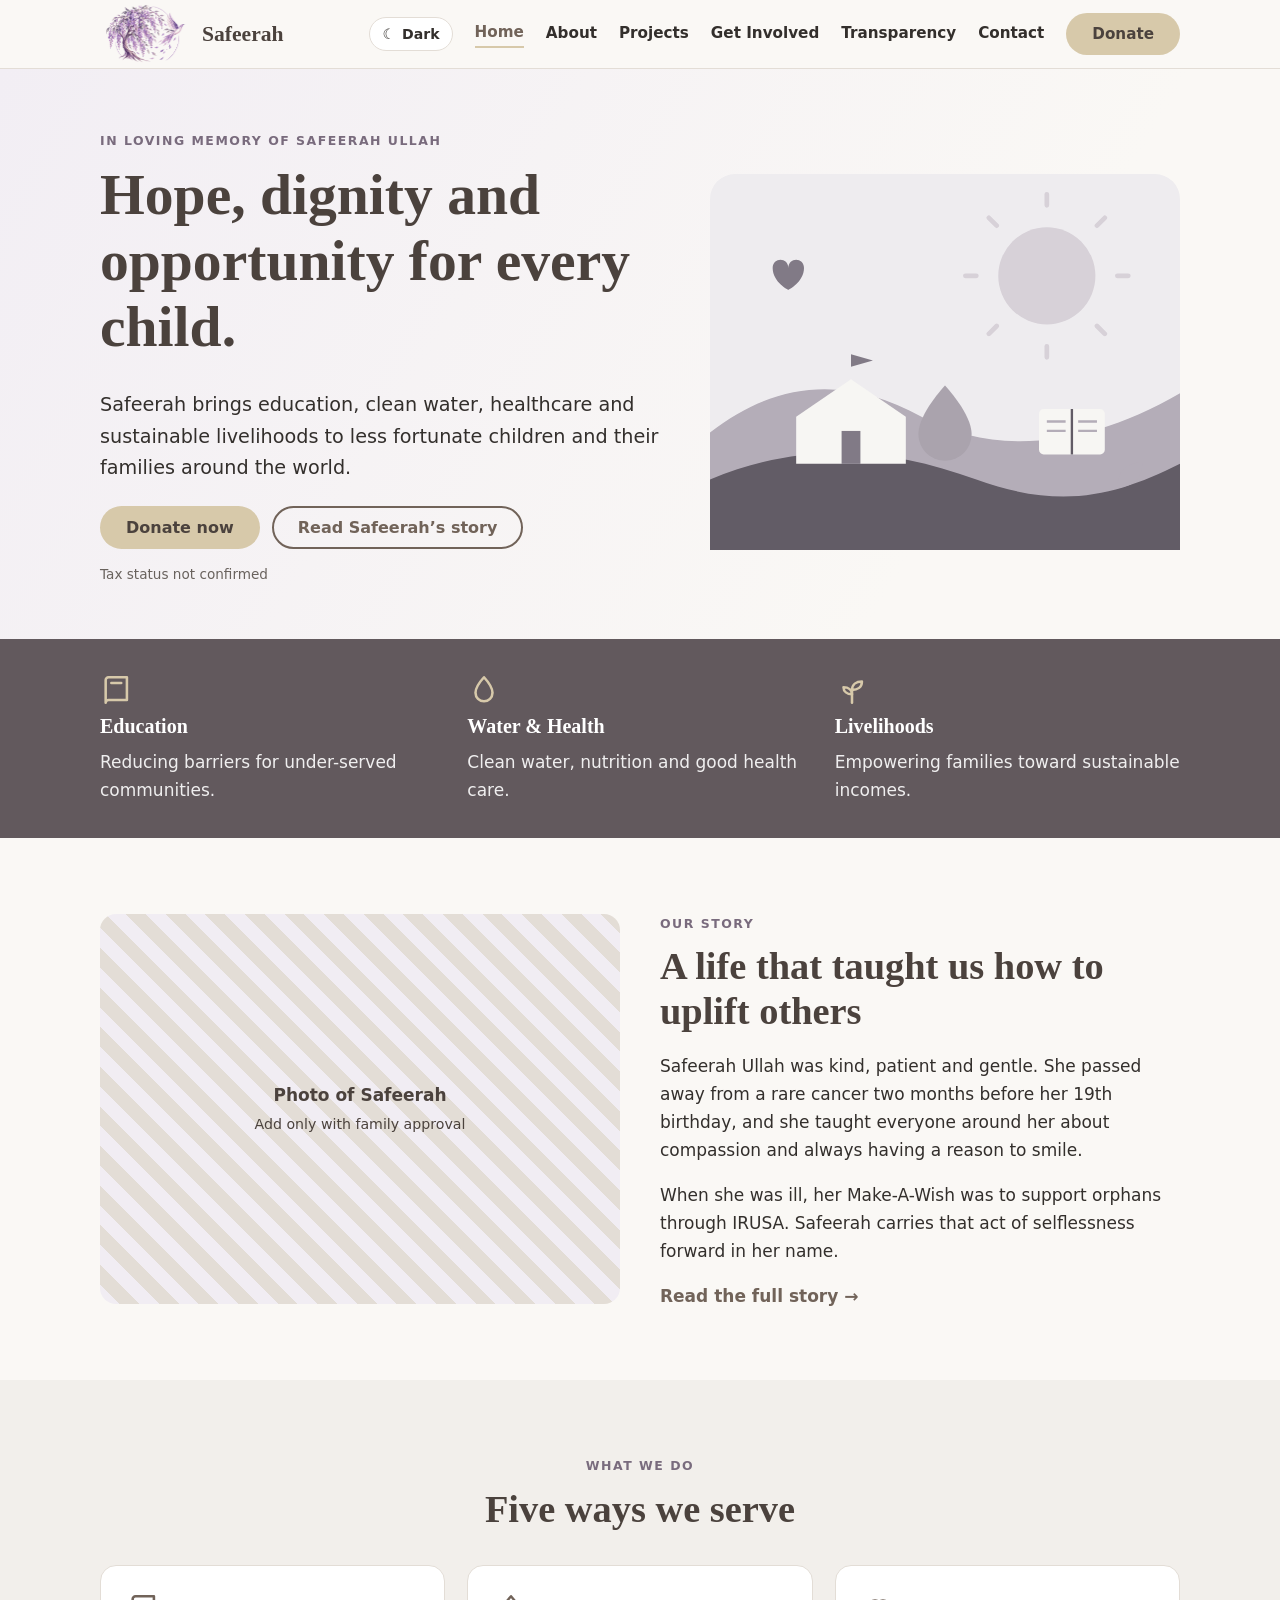
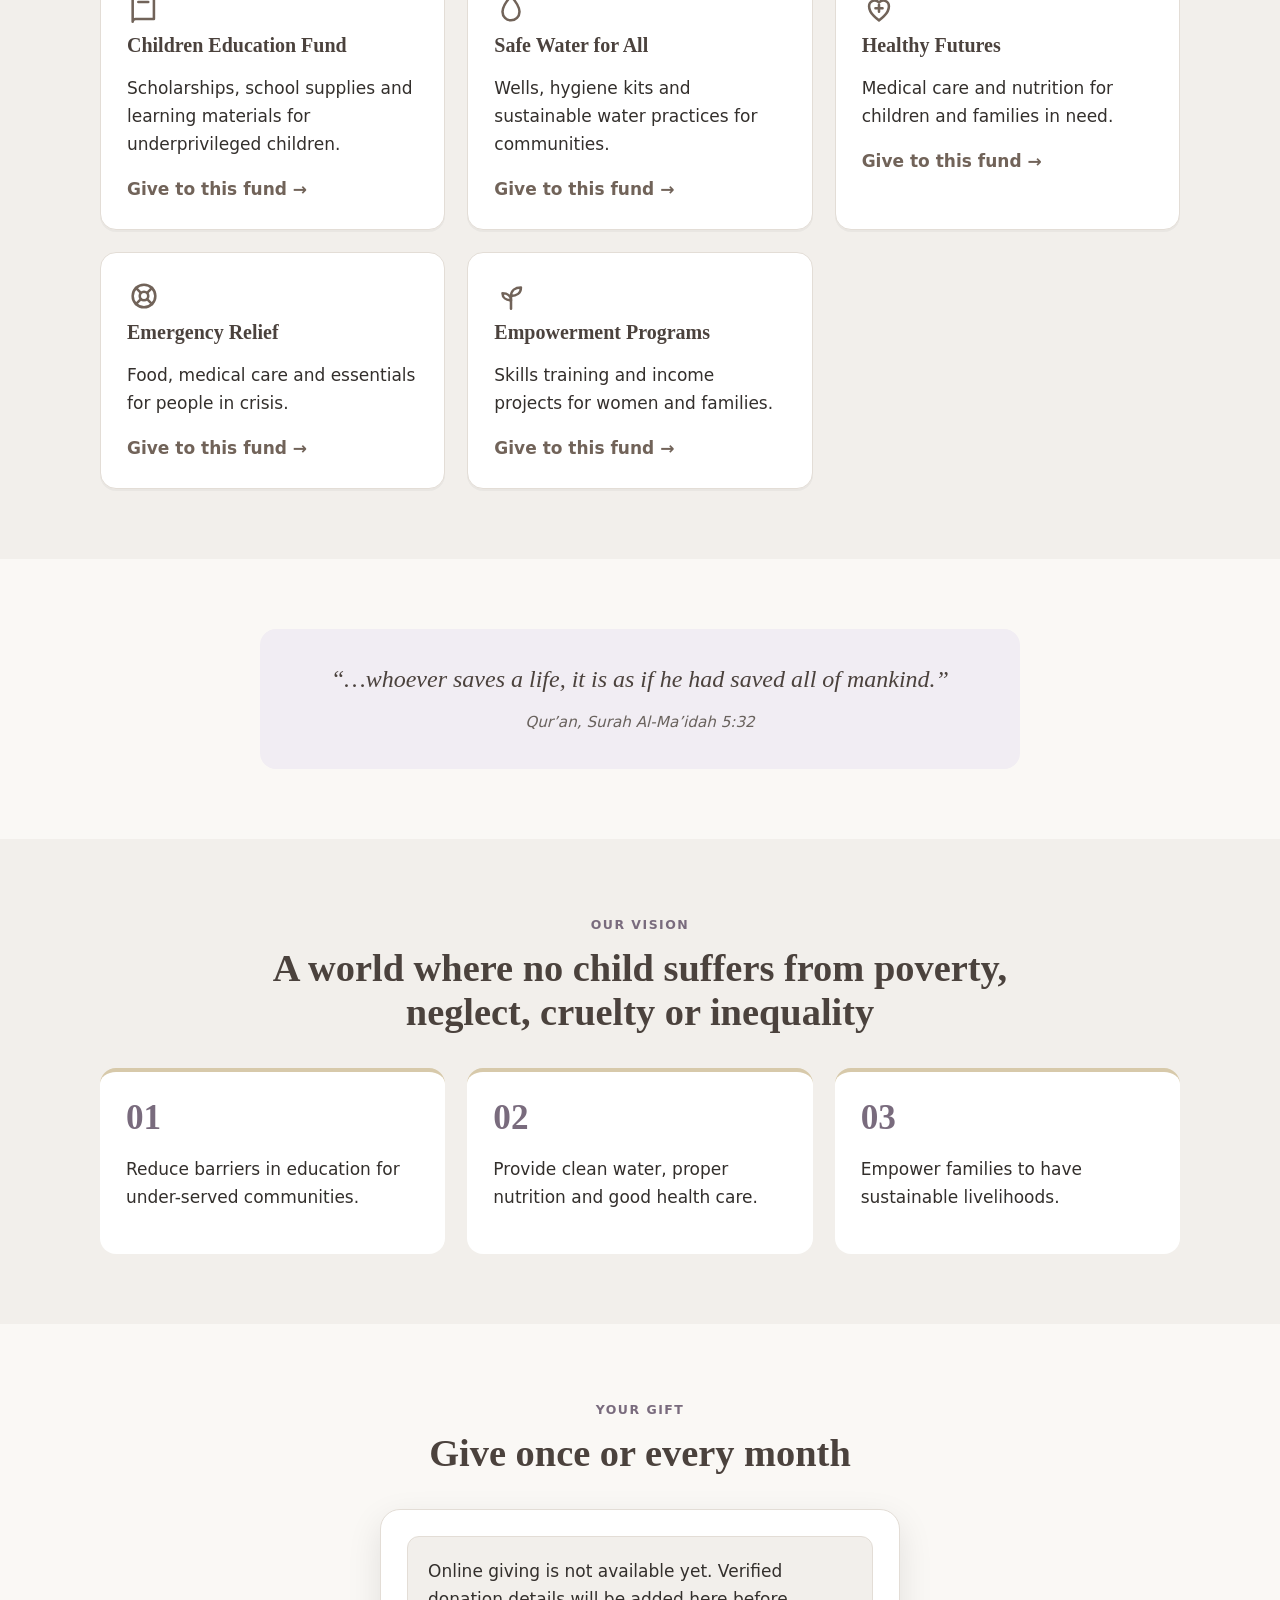
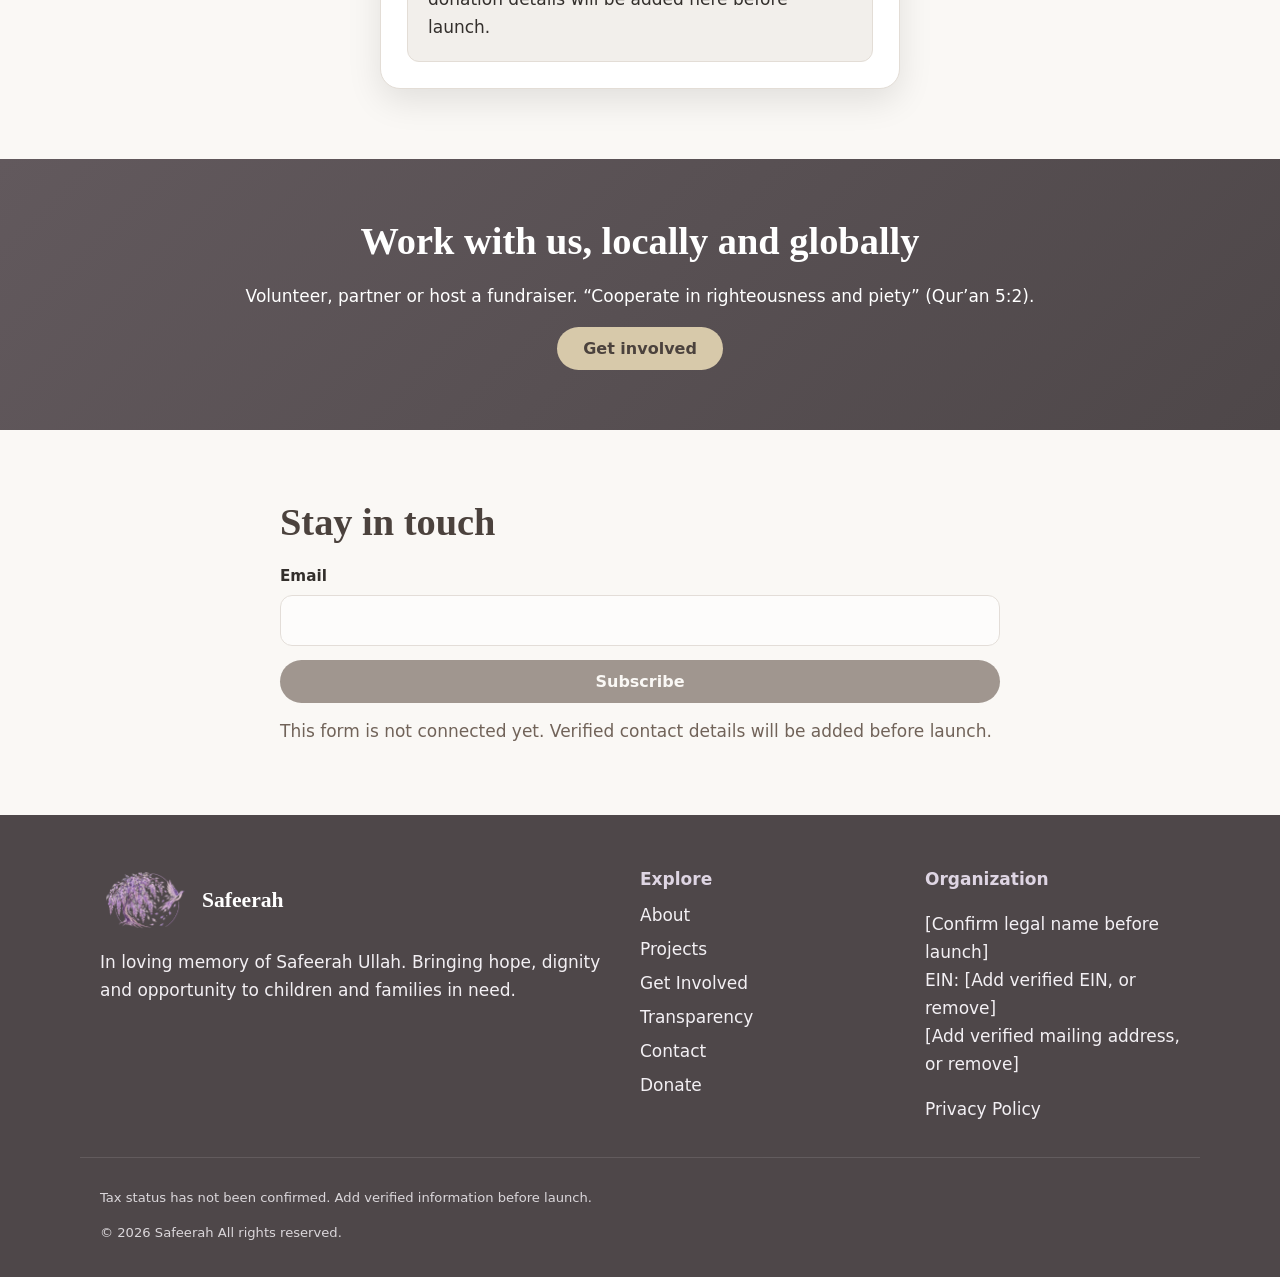
==== index.html @ 87828bda "Prepare Safeerah website for launch Add the static site with verified-details placeholders, disabled" ====
<!DOCTYPE html><html lang="en"><head><meta charset="utf-8"><meta name="viewport" content="width=device-width,initial-scale=1">
<title>Hope, dignity and opportunity for children | Safeerah</title><meta name="description" content="Safeerah brings education, clean water, healthcare and livelihoods to children and families in need.">
<meta property="og:title" content="Hope, dignity and opportunity for children | Safeerah"><meta property="og:description" content="Safeerah brings education, clean water, healthcare and livelihoods to children and families in need."><meta property="og:type" content="website"><meta property="og:image" content="assets/img/hero.svg?v=2">
<link rel="canonical" href="https://safeerah.org/"><meta property="og:url" content="https://safeerah.org/"><link rel="icon" href="assets/img/safeerah-logo.png" type="image/png"><script>try{var savedTheme=localStorage.getItem("safeerah-theme");document.documentElement.dataset.theme=(savedTheme==="dark"||savedTheme==="light")?savedTheme:(window.matchMedia&&window.matchMedia("(prefers-color-scheme: dark)").matches?"dark":"light")}catch(error){document.documentElement.dataset.theme=window.matchMedia&&window.matchMedia("(prefers-color-scheme: dark)").matches?"dark":"light"}</script><link rel="stylesheet" href="assets/css/style.css"></head>
<body class=""><a class="skip" href="#main">Skip to content</a>
<header class="hdr"><div class="wrap hdr-in"><a class="brand" href="index.html"><img src="assets/img/safeerah-logo.png" alt="" width="92" height="60"><span>Safeerah</span></a>
<button class="burger" aria-label="Menu" aria-expanded="false" aria-controls="nav">&#9776;</button><button class="theme-toggle theme-toggle-mobile" type="button" data-theme-toggle aria-label="Switch to dark mode" aria-pressed="false"><span data-theme-icon aria-hidden="true">&#9790;</span><span class="theme-label" data-theme-label>Dark</span></button>
<nav id="nav" class="nav"><button class="theme-toggle" type="button" data-theme-toggle aria-label="Switch to dark mode" aria-pressed="false"><span data-theme-icon aria-hidden="true">&#9790;</span><span data-theme-label>Dark</span></button><a href="index.html" aria-current="page">Home</a><a href="about.html">About</a><a href="projects.html">Projects</a><a href="get-involved.html">Get Involved</a><a href="transparency.html">Transparency</a><a href="contact.html">Contact</a><a class="btn btn-gold" href="donate.html">Donate</a></nav></div></header>
<main id="main"><section class="hero"><div class="wrap hero-in"><div class="rv"><span class="eyebrow">In loving memory of Safeerah Ullah</span><h1>Hope, dignity and opportunity for every child.</h1><p class="lead">Safeerah brings education, clean water, healthcare and sustainable livelihoods to less fortunate children and their families around the world.</p><div class="cta"><a class="btn btn-gold" href="donate.html">Donate now</a><a class="btn btn-ghost" href="about.html">Read Safeerah&rsquo;s story</a></div><p class="trust" data-tax-short></p></div>
<img class="hero-art rv" src="assets/img/hero.svg?v=2" alt="Illustration of a sun rising over hills, a school, a water drop and a sprout" width="600" height="480"></div></section>
<section class="band"><div class="wrap three"><div class="rv"><svg class="ic" viewBox="0 0 24 24" fill="none" stroke="currentColor" stroke-width="1.8" stroke-linecap="round" stroke-linejoin="round" aria-hidden="true"><path d="M4 5a2 2 0 0 1 2-2h13v16H6a2 2 0 0 0-2 2z"/><path d="M8 7h7"/></svg><h3>Education</h3><p>Reducing barriers for under-served communities.</p></div><div class="rv"><svg class="ic" viewBox="0 0 24 24" fill="none" stroke="currentColor" stroke-width="1.8" stroke-linecap="round" stroke-linejoin="round" aria-hidden="true"><path d="M12 3s6 6.5 6 11a6 6 0 0 1-12 0c0-4.5 6-11 6-11z"/></svg><h3>Water &amp; Health</h3><p>Clean water, nutrition and good health care.</p></div><div class="rv"><svg class="ic" viewBox="0 0 24 24" fill="none" stroke="currentColor" stroke-width="1.8" stroke-linecap="round" stroke-linejoin="round" aria-hidden="true"><path d="M12 21v-9"/><path d="M12 12c0-4 3-6 7-6 0 4-3 6-7 6z"/><path d="M12 15c0-3-2.5-5-6-5 0 3 2.5 5 6 5z"/></svg><h3>Livelihoods</h3><p>Empowering families toward sustainable incomes.</p></div></div></section>
<section class="sec"><div class="wrap split"><div class="photo rv"><span>Photo of Safeerah<br><small>Add only with family approval</small></span></div><div class="rv"><span class="eyebrow">Our story</span><h2>A life that taught us how to uplift others</h2><p>Safeerah Ullah was kind, patient and gentle. She passed away from a rare cancer two months before her 19th birthday, and she taught everyone around her about compassion and always having a reason to smile.</p><p>When she was ill, her Make-A-Wish was to support orphans through IRUSA. Safeerah carries that act of selflessness forward in her name.</p><a class="lnk" href="about.html">Read the full story &rarr;</a></div></div></section>
<section class="sec alt"><div class="wrap"><div class="head rv"><span class="eyebrow">What we do</span><h2>Five ways we serve</h2></div><div class="grid"><article class="card rv"><svg class="ic" viewBox="0 0 24 24" fill="none" stroke="currentColor" stroke-width="1.8" stroke-linecap="round" stroke-linejoin="round" aria-hidden="true"><path d="M4 5a2 2 0 0 1 2-2h13v16H6a2 2 0 0 0-2 2z"/><path d="M8 7h7"/></svg><h3>Children Education Fund</h3><p>Scholarships, school supplies and learning materials for underprivileged children.</p><a class="lnk" href="donate.html?fund=education">Give to this fund &rarr;</a></article><article class="card rv"><svg class="ic" viewBox="0 0 24 24" fill="none" stroke="currentColor" stroke-width="1.8" stroke-linecap="round" stroke-linejoin="round" aria-hidden="true"><path d="M12 3s6 6.5 6 11a6 6 0 0 1-12 0c0-4.5 6-11 6-11z"/></svg><h3>Safe Water for All</h3><p>Wells, hygiene kits and sustainable water practices for communities.</p><a class="lnk" href="donate.html?fund=water">Give to this fund &rarr;</a></article><article class="card rv"><svg class="ic" viewBox="0 0 24 24" fill="none" stroke="currentColor" stroke-width="1.8" stroke-linecap="round" stroke-linejoin="round" aria-hidden="true"><path d="M12 20s-7-4.4-7-10a4 4 0 0 1 7-2.6A4 4 0 0 1 19 10c0 5.6-7 10-7 10z"/><path d="M12 9v5M9.5 11.5h5"/></svg><h3>Healthy Futures</h3><p>Medical care and nutrition for children and families in need.</p><a class="lnk" href="donate.html?fund=health">Give to this fund &rarr;</a></article><article class="card rv"><svg class="ic" viewBox="0 0 24 24" fill="none" stroke="currentColor" stroke-width="1.8" stroke-linecap="round" stroke-linejoin="round" aria-hidden="true"><circle cx="12" cy="12" r="8"/><circle cx="12" cy="12" r="3"/><path d="M6.3 6.3l3.5 3.5M14.2 14.2l3.5 3.5M17.7 6.3l-3.5 3.5M9.8 14.2l-3.5 3.5"/></svg><h3>Emergency Relief</h3><p>Food, medical care and essentials for people in crisis.</p><a class="lnk" href="donate.html?fund=emergency">Give to this fund &rarr;</a></article><article class="card rv"><svg class="ic" viewBox="0 0 24 24" fill="none" stroke="currentColor" stroke-width="1.8" stroke-linecap="round" stroke-linejoin="round" aria-hidden="true"><path d="M12 21v-9"/><path d="M12 12c0-4 3-6 7-6 0 4-3 6-7 6z"/><path d="M12 15c0-3-2.5-5-6-5 0 3 2.5 5 6 5z"/></svg><h3>Empowerment Programs</h3><p>Skills training and income projects for women and families.</p><a class="lnk" href="donate.html?fund=empowerment">Give to this fund &rarr;</a></article></div></div></section>
<section class="sec"><div class="wrap"><blockquote class="ayah rv"><p>&ldquo;&hellip;whoever saves a life, it is as if he had saved all of mankind.&rdquo;</p><cite>Qur&rsquo;an, Surah Al-Ma&rsquo;idah 5:32</cite></blockquote></div></section>
<section class="sec alt"><div class="wrap"><div class="head rv"><span class="eyebrow">Our vision</span><h2>A world where no child suffers from poverty, neglect, cruelty or inequality</h2></div><div class="three"><div class="stat rv"><b>01</b><p>Reduce barriers in education for under-served communities.</p></div><div class="stat rv"><b>02</b><p>Provide clean water, proper nutrition and good health care.</p></div><div class="stat rv"><b>03</b><p>Empower families to have sustainable livelihoods.</p></div></div></div></section>
<section class="sec"><div class="wrap"><div class="head rv"><span class="eyebrow">Your gift</span><h2>Give once or every month</h2></div><div id="give" class="give-mini rv"><p class="availability">Online giving is not available yet. Verified donation details will be added before launch.</p></div></div></section>
<section class="cta-band"><div class="wrap"><h2>Work with us, locally and globally</h2><p>Volunteer, partner or host a fundraiser. &ldquo;Cooperate in righteousness and piety&rdquo; (Qur&rsquo;an 5:2).</p><a class="btn btn-gold" href="get-involved.html">Get involved</a></div></section>
<section class="sec"><div class="wrap narrow"><h2>Stay in touch</h2><form class="form" data-form="newsletter"><label>Email<input type="email" name="email" required autocomplete="email" disabled></label><button class="btn btn-teal" disabled>Subscribe</button><p class="msg" role="status">This form is not connected yet.</p></form></div></section></main>
<footer class="ftr"><div class="wrap fgrid"><div><a class="brand" href="index.html"><img src="assets/img/safeerah-logo.png" alt="" width="92" height="60"><span>Safeerah</span></a><p>In loving memory of Safeerah Ullah. Bringing hope, dignity and opportunity to children and families in need.</p></div>
<div><h4>Explore</h4><a href="about.html">About</a><a href="projects.html">Projects</a><a href="get-involved.html">Get Involved</a><a href="transparency.html">Transparency</a><a href="contact.html">Contact</a><a href="donate.html">Donate</a></div>
<div><h4>Organization</h4><p><span data-site="legalName">[Confirm legal name before launch]</span><br>EIN: <span data-site="ein">[Add verified EIN, or remove]</span><br><span data-site="address">[Add verified mailing address, or remove]</span></p><a href="privacy.html">Privacy Policy</a></div></div>
<div class="wrap fine"><p data-tax></p><p>&copy; <span id="yr">2026</span> Safeerah All rights reserved.</p></div></footer>
<script src="assets/js/config.js"></script><script src="assets/js/main.js?v=4"></script></body></html>
---- assets/css/style.css ----
:root{color-scheme:light;--teal:#716359;--teal2:#4b423d;--gold:#d7c9aa;--coral:#796b7d;--cream:#faf8f5;--mint:#f1edf3;--ink:#332f2c;--mute:#69625d;--line:#e3ddd6;--surface:#fff;--surface-raised:#fff;--header:#faf8f5ee;--alt:#f2efeb;--input-border:#d7d0c9;--panel:#62595d;--panel-end:#4e4749;--r:16px}
:root[data-theme="dark"]{color-scheme:dark;--teal:#d0c1d7;--teal2:#f0ebf1;--gold:#c9b994;--coral:#d0bdd8;--cream:#211f20;--mint:#343039;--ink:#eeeae5;--mute:#c5bfb9;--line:#474247;--surface:#2b292a;--surface-raised:#302d2f;--header:#282526ee;--alt:#2c292a;--input-border:#595258;--panel:#51494e;--panel-end:#403a3d}
:root[data-theme="dark"] .hero{background:linear-gradient(120deg,#302b32 0%,var(--cream) 74%)}
:root[data-theme="dark"] .btn-gold{color:#302921}
:root[data-theme="dark"] .hero-art{filter:brightness(.72) saturate(.65)}
*{box-sizing:border-box}html{scroll-behavior:smooth}body{margin:0;font:17px/1.65 system-ui,-apple-system,"Segoe UI",Roboto,sans-serif;color:var(--ink);background:var(--cream)}
img{max-width:100%;height:auto}a{color:var(--teal)}h1,h2,h3{font-family:Georgia,"Times New Roman",serif;line-height:1.15;margin:0 0 .5em;color:var(--teal2)}h1{font-size:clamp(2rem,5.5vw,3.6rem)}h2{font-size:clamp(1.55rem,3.4vw,2.4rem)}h3{font-size:1.25rem}
.wrap{max-width:1120px;margin:0 auto;padding:0 20px}.narrow{max-width:760px;margin-left:auto;margin-right:auto}.center{text-align:center}.muted{color:var(--mute)}
.skip{position:absolute;left:-999px}.skip:focus{left:10px;top:10px;background:var(--surface);padding:8px;z-index:99}
:focus-visible{outline:3px solid var(--gold);outline-offset:2px}
.hdr{position:sticky;top:0;z-index:50;background:var(--header);backdrop-filter:blur(8px);border-bottom:1px solid var(--line)}.hdr-in{display:flex;align-items:center;justify-content:space-between;height:68px;gap:16px}
.brand{display:flex;align-items:center;gap:10px;text-decoration:none;font:700 1.35rem Georgia,serif;color:var(--teal2)}.brand img{width:92px;height:60px;object-fit:contain}.brand small{font:500 .8rem system-ui;color:var(--mute)}
.nav{display:flex;align-items:center;gap:22px}.nav a{text-decoration:none;color:var(--ink);font-weight:600;font-size:.95rem}.nav a[aria-current]{color:var(--teal);border-bottom:2px solid var(--gold)}.nav .btn{color:var(--teal2)}
.theme-toggle{display:inline-flex;align-items:center;gap:7px;border:1px solid var(--line);border-radius:99px;padding:8px 12px;background:var(--surface);color:var(--ink);font:600 .88rem system-ui;cursor:pointer;white-space:nowrap}.theme-toggle:hover{border-color:var(--teal)}.theme-toggle-mobile{display:none}
.burger{display:none;background:none;border:0;font-size:1.6rem;color:var(--teal2)}
.btn{display:inline-block;border:0;border-radius:99px;padding:12px 26px;font:700 1rem system-ui;text-decoration:none;cursor:pointer;transition:transform .15s,box-shadow .15s}.btn:hover{transform:translateY(-2px);box-shadow:0 8px 20px #0002}
.btn-gold{background:var(--gold);color:var(--teal2)}.btn-teal{background:var(--teal);color:var(--cream)}.btn-ghost{border:2px solid var(--teal);color:var(--teal);background:transparent;padding:10px 24px}.wide{width:100%;margin-top:14px}
.hero{background:linear-gradient(120deg,#f2eef4 0%,var(--cream) 74%);padding:56px 0 40px}.hero-in{display:grid;grid-template-columns:1.1fr .9fr;gap:36px;align-items:center}.lead{font-size:1.2rem;color:var(--ink)}.cta{display:flex;gap:12px;flex-wrap:wrap;margin:22px 0 10px}.trust{font-size:.85rem;color:var(--mute)}
.eyebrow{display:inline-block;text-transform:uppercase;letter-spacing:.12em;font-size:.78rem;font-weight:700;color:var(--coral);margin-bottom:10px}
.phero{background:var(--panel);color:#fff;padding:54px 0}.phero h1,.phero .eyebrow{color:#fff}.phero .eyebrow{color:var(--gold)}.phero p{max-width:40em;opacity:.92;font-size:1.15rem;margin:0}
.band{background:var(--panel);color:#fff;padding:34px 0}.band h3{color:#fff}.band p{margin:0;opacity:.9}.three{display:grid;grid-template-columns:repeat(auto-fit,minmax(240px,1fr));gap:22px}
.sec{padding:70px 0;background:var(--cream)}.alt{background:var(--alt)}.head{max-width:760px;margin:0 auto 34px;text-align:center}.split{display:grid;grid-template-columns:1fr 1fr;gap:40px;align-items:center}
.grid{display:grid;grid-template-columns:repeat(auto-fit,minmax(260px,1fr));gap:22px}.card{background:var(--surface-raised);border:1px solid var(--line);border-radius:var(--r);padding:26px;box-shadow:0 2px 0 #0000000a;transition:transform .2s,box-shadow .2s}.card:hover{transform:translateY(-4px);box-shadow:0 14px 30px #0000001a}
.ic{width:34px;height:34px;color:var(--teal)}.band .ic{color:var(--gold)}.badge{display:inline-grid;place-items:center;width:58px;height:58px;border-radius:16px;background:var(--mint);margin-bottom:14px}.badge .ic{width:30px;height:30px}
.lnk{font-weight:700;text-decoration:none}.stat{background:var(--surface-raised);border-radius:var(--r);padding:26px;border-top:4px solid var(--gold)}.stat b{font:700 2.2rem Georgia,serif;color:var(--coral)}
.photo{aspect-ratio:4/3;border-radius:var(--r);background:repeating-linear-gradient(45deg,var(--mint),var(--mint) 14px,var(--line) 14px,var(--line) 28px);display:grid;place-items:center;text-align:center;color:var(--teal2);font-weight:700;padding:20px}.photo small{font-weight:400}
.ayah{margin:0 auto;max-width:760px;text-align:center;padding:34px;background:var(--mint);border-radius:var(--r)}.ayah p{font:italic 1.5rem/1.4 Georgia,serif;color:var(--teal2);margin:0 0 10px}.ayah cite{color:var(--mute);font-size:.95rem}
.cta-band{background:linear-gradient(135deg,var(--panel),var(--panel-end));color:#fff;text-align:center;padding:60px 0}.cta-band h2{color:#fff}
.ticks{list-style:none;padding:0;margin:14px 0 20px}.ticks li{padding-left:30px;position:relative;margin:8px 0}.ticks li:before{content:"\2713";position:absolute;left:0;color:var(--teal);font-weight:700}
.form{display:grid;gap:14px}.form label,.sel{display:grid;gap:6px;font-weight:600;font-size:.95rem}input,select,textarea{font:inherit;padding:12px 14px;border:1.5px solid var(--input-border);border-radius:12px;background:var(--surface);color:var(--ink);width:100%}.msg{min-height:1.4em;color:var(--teal);margin:0}
.give,.give-mini{background:var(--surface-raised);border:1px solid var(--line);border-radius:20px;padding:26px;max-width:520px;margin:0 auto;box-shadow:0 12px 34px #0000001a}.give-wrap{display:grid;grid-template-columns:minmax(0,520px) 1fr;gap:40px;align-items:start;justify-content:center}.give{margin:0}
.seg{display:grid;grid-template-columns:1fr 1fr;background:var(--alt);border-radius:99px;padding:4px;margin-bottom:16px}.seg button{border:0;background:none;border-radius:99px;padding:10px;font:700 .95rem system-ui;cursor:pointer;color:var(--mute)}.seg .on{background:var(--teal);color:var(--cream)}
.amts{display:grid;grid-template-columns:repeat(3,1fr);gap:10px;margin-bottom:16px}.amts button,.oth{border:2px solid var(--line);background:var(--surface);color:var(--ink);border-radius:12px;padding:12px;font:700 1.05rem system-ui;cursor:pointer}.amts .on{border-color:var(--teal);background:var(--mint);color:var(--teal2)}.oth{display:flex;align-items:center;gap:4px;padding:0 10px;cursor:text}.oth input{border:0;padding:12px 0;min-width:0}
.lock{font-size:.82rem;color:var(--mute);text-align:center;margin:10px 0 0}.side{font-size:.95rem}.fine2{font-size:.85rem;color:var(--mute)}details{background:var(--surface);border:1px solid var(--line);border-radius:12px;padding:12px 16px;margin:10px 0}summary{cursor:pointer;font-weight:700}
.dl{display:grid;grid-template-columns:140px 1fr;gap:8px 16px}.dl dt{font-weight:700}.dl dd{margin:0}
.ftr{background:var(--panel-end);color:#f3f0f4;padding:50px 0 20px}.ftr a{color:#f3f0f4;display:block;text-decoration:none;margin:6px 0}.ftr .brand{display:flex;color:#fff}.ftr h4{color:#ded5e3;margin:0 0 8px}.fgrid{display:grid;grid-template-columns:2fr 1fr 1fr;gap:30px}.fine{border-top:1px solid #ffffff22;margin-top:28px;padding-top:16px;font-size:.82rem;opacity:.85}
.rv{opacity:1;transform:none}.js .rv:not(.in){opacity:0;transform:translateY(18px);transition:opacity .7s,transform .7s}
@media(max-width:1100px) and (min-width:821px){.nav{gap:12px}.nav a{font-size:.9rem}}
@media(max-width:820px){.hero-in,.split,.give-wrap,.fgrid{grid-template-columns:1fr}.hero-art{order:-1;max-width:420px;margin:auto}.burger{display:block;margin-left:auto}.nav{display:none;position:absolute;top:68px;left:0;right:0;background:var(--cream);flex-direction:column;align-items:flex-start;padding:18px 20px;border-bottom:1px solid var(--line)}.nav.open{display:flex}.nav .theme-toggle{display:none}.theme-toggle-mobile{display:inline-flex;padding:8px 10px}.theme-label{display:none}.sec{padding:48px 0}.dl{grid-template-columns:1fr}}
@media(max-width:820px){.nav{box-shadow:0 8px 16px #0002}}
@media(prefers-reduced-motion:reduce){*{transition:none!important;scroll-behavior:auto}.rv{opacity:1;transform:none}}
.form :disabled{opacity:.65;cursor:not-allowed}
.availability{margin:0;padding:20px;border:1px solid var(--line);border-radius:12px;background:var(--alt)}
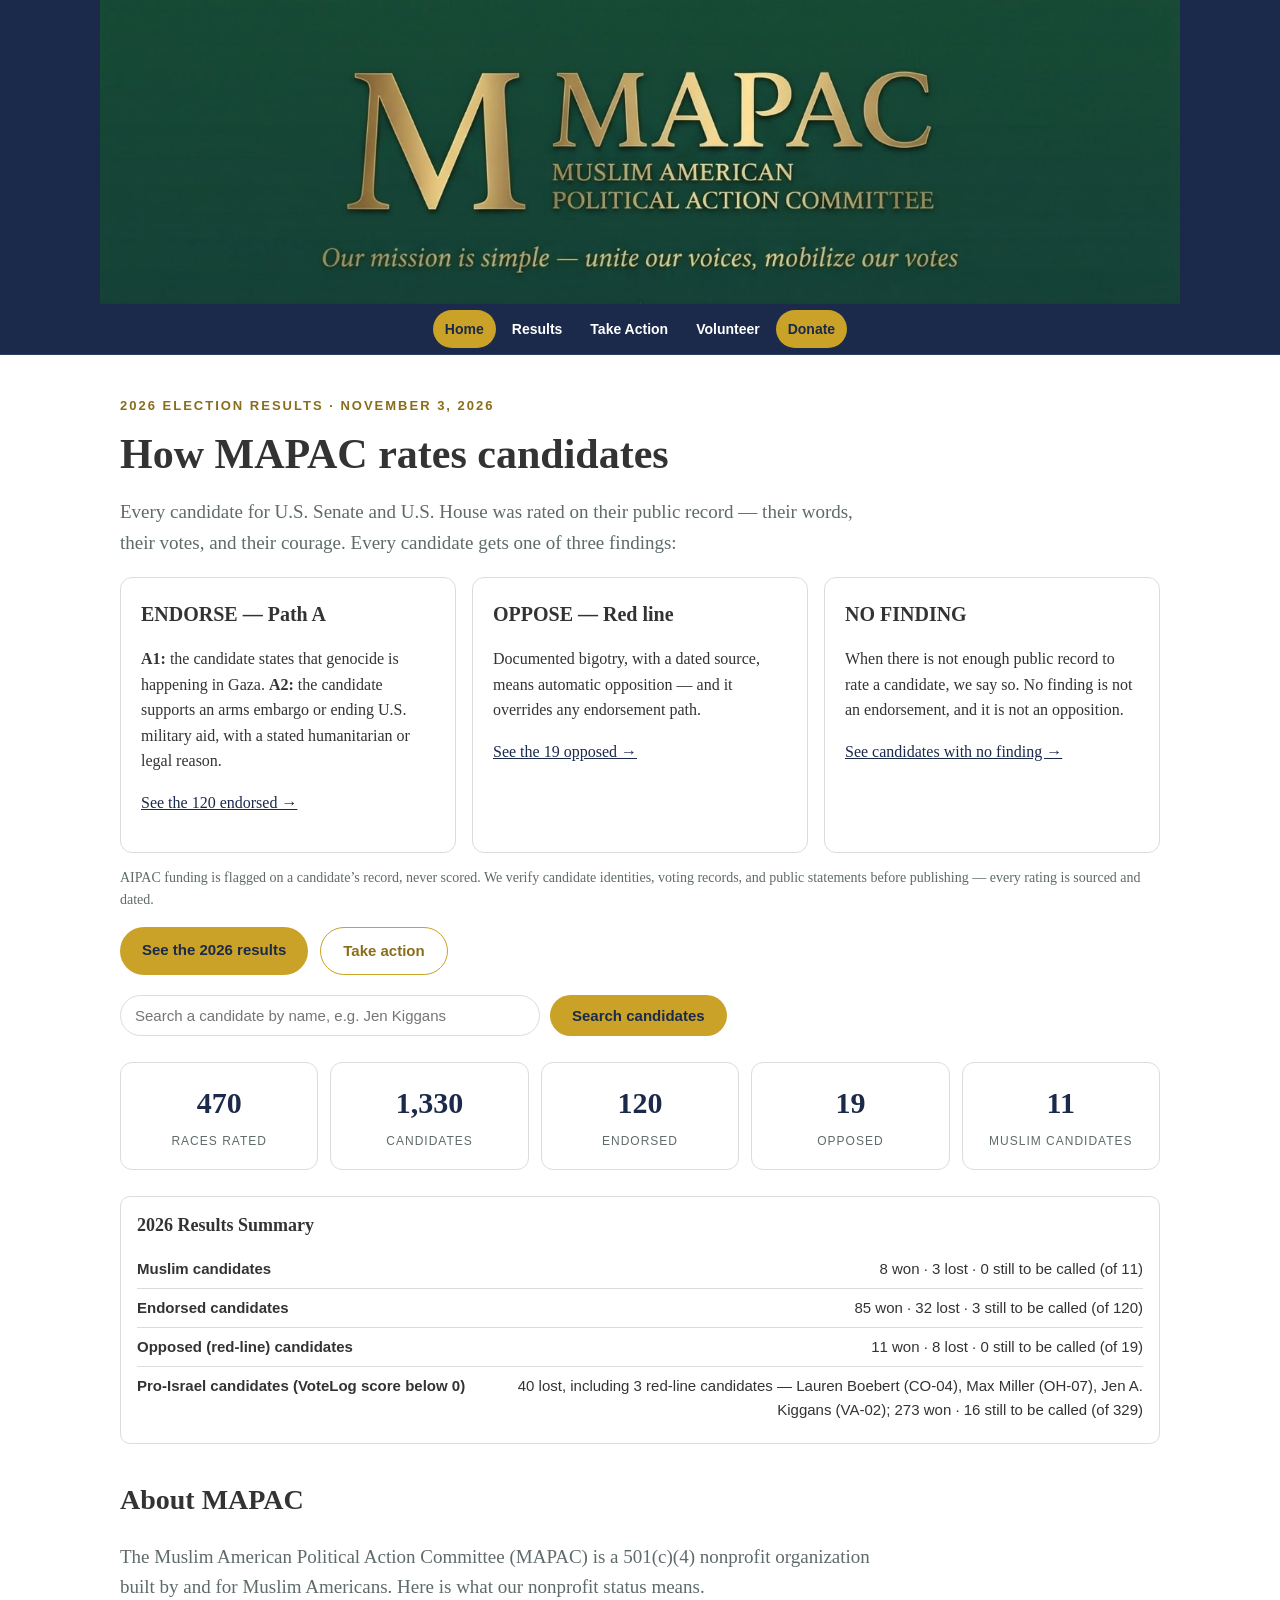
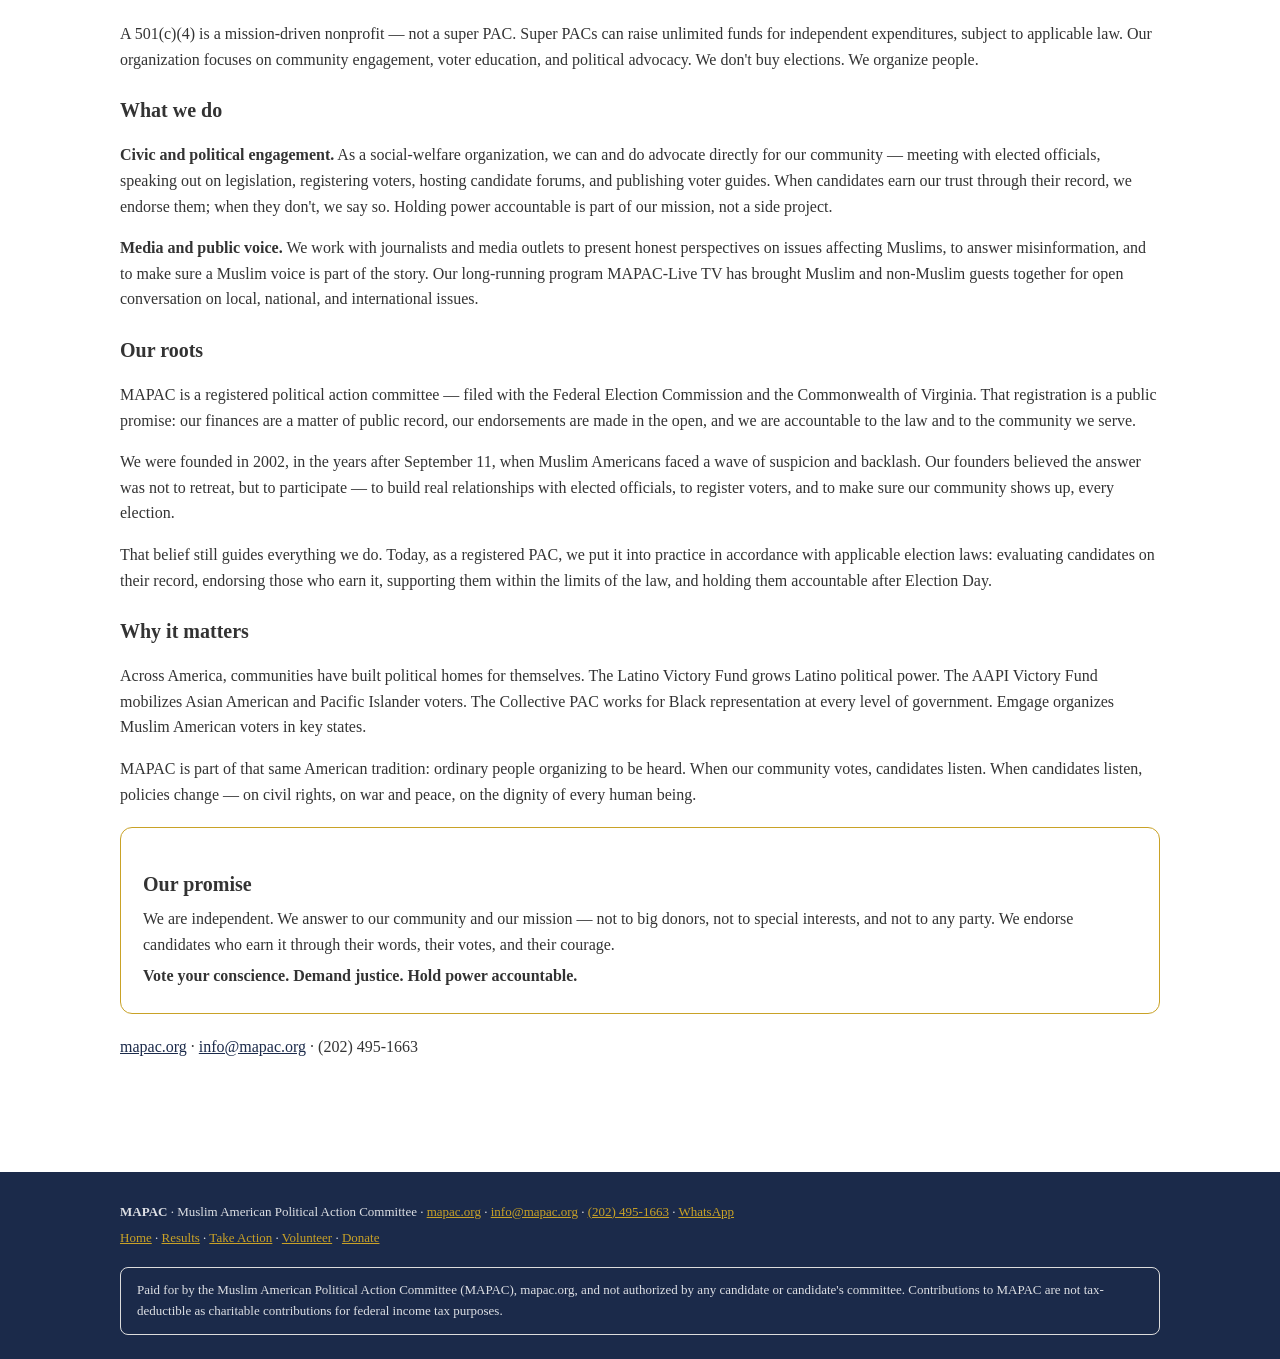
==== commit 129d2c5f: "Update homepage to MAPAC mockup Co-authored-by: Copilot App <223556219+Copilot@users.noreply.github." ====
--- a/index.html
+++ b/index.html
@@ -1,23 +1,541 @@
-<!DOCTYPE html><html lang="en"><head><meta charset="utf-8"><meta name="viewport" content="width=device-width,initial-scale=1">
-<title>Hope, dignity and opportunity for children | Safeerah</title><meta name="description" content="Safeerah brings education, clean water, healthcare and livelihoods to children and families in need.">
-<meta property="og:title" content="Hope, dignity and opportunity for children | Safeerah"><meta property="og:description" content="Safeerah brings education, clean water, healthcare and livelihoods to children and families in need."><meta property="og:type" content="website"><meta property="og:image" content="assets/img/hero.svg?v=2">
-<link rel="canonical" href="https://safeerah.org/"><meta property="og:url" content="https://safeerah.org/"><link rel="icon" href="assets/img/safeerah-logo.png" type="image/png"><script>try{var savedTheme=localStorage.getItem("safeerah-theme");document.documentElement.dataset.theme=(savedTheme==="dark"||savedTheme==="light")?savedTheme:(window.matchMedia&&window.matchMedia("(prefers-color-scheme: dark)").matches?"dark":"light")}catch(error){document.documentElement.dataset.theme=window.matchMedia&&window.matchMedia("(prefers-color-scheme: dark)").matches?"dark":"light"}</script><link rel="stylesheet" href="assets/css/style.css"></head>
-<body class=""><a class="skip" href="#main">Skip to content</a>
-<header class="hdr"><div class="wrap hdr-in"><a class="brand" href="index.html"><img src="assets/img/safeerah-logo.png" alt="" width="92" height="60"><span>Safeerah</span></a>
-<button class="burger" aria-label="Menu" aria-expanded="false" aria-controls="nav">&#9776;</button><button class="theme-toggle theme-toggle-mobile" type="button" data-theme-toggle aria-label="Switch to dark mode" aria-pressed="false"><span data-theme-icon aria-hidden="true">&#9790;</span><span class="theme-label" data-theme-label>Dark</span></button>
-<nav id="nav" class="nav"><button class="theme-toggle" type="button" data-theme-toggle aria-label="Switch to dark mode" aria-pressed="false"><span data-theme-icon aria-hidden="true">&#9790;</span><span data-theme-label>Dark</span></button><a href="index.html" aria-current="page">Home</a><a href="about.html">About</a><a href="projects.html">Projects</a><a href="get-involved.html">Get Involved</a><a href="transparency.html">Transparency</a><a href="contact.html">Contact</a><a class="btn btn-gold" href="donate.html">Donate</a></nav></div></header>
-<main id="main"><section class="hero"><div class="wrap hero-in"><div class="rv"><span class="eyebrow">In loving memory of Safeerah Ullah</span><h1>Hope, dignity and opportunity for every child.</h1><p class="lead">Safeerah brings education, clean water, healthcare and sustainable livelihoods to less fortunate children and their families around the world.</p><div class="cta"><a class="btn btn-gold" href="donate.html">Donate now</a><a class="btn btn-ghost" href="about.html">Read Safeerah&rsquo;s story</a></div><p class="trust" data-tax-short></p></div>
-<img class="hero-art rv" src="assets/img/hero.svg?v=2" alt="Illustration of a sun rising over hills, a school, a water drop and a sprout" width="600" height="480"></div></section>
-<section class="band"><div class="wrap three"><div class="rv"><svg class="ic" viewBox="0 0 24 24" fill="none" stroke="currentColor" stroke-width="1.8" stroke-linecap="round" stroke-linejoin="round" aria-hidden="true"><path d="M4 5a2 2 0 0 1 2-2h13v16H6a2 2 0 0 0-2 2z"/><path d="M8 7h7"/></svg><h3>Education</h3><p>Reducing barriers for under-served communities.</p></div><div class="rv"><svg class="ic" viewBox="0 0 24 24" fill="none" stroke="currentColor" stroke-width="1.8" stroke-linecap="round" stroke-linejoin="round" aria-hidden="true"><path d="M12 3s6 6.5 6 11a6 6 0 0 1-12 0c0-4.5 6-11 6-11z"/></svg><h3>Water &amp; Health</h3><p>Clean water, nutrition and good health care.</p></div><div class="rv"><svg class="ic" viewBox="0 0 24 24" fill="none" stroke="currentColor" stroke-width="1.8" stroke-linecap="round" stroke-linejoin="round" aria-hidden="true"><path d="M12 21v-9"/><path d="M12 12c0-4 3-6 7-6 0 4-3 6-7 6z"/><path d="M12 15c0-3-2.5-5-6-5 0 3 2.5 5 6 5z"/></svg><h3>Livelihoods</h3><p>Empowering families toward sustainable incomes.</p></div></div></section>
-<section class="sec"><div class="wrap split"><div class="photo rv"><span>Photo of Safeerah<br><small>Add only with family approval</small></span></div><div class="rv"><span class="eyebrow">Our story</span><h2>A life that taught us how to uplift others</h2><p>Safeerah Ullah was kind, patient and gentle. She passed away from a rare cancer two months before her 19th birthday, and she taught everyone around her about compassion and always having a reason to smile.</p><p>When she was ill, her Make-A-Wish was to support orphans through IRUSA. Safeerah carries that act of selflessness forward in her name.</p><a class="lnk" href="about.html">Read the full story &rarr;</a></div></div></section>
-<section class="sec alt"><div class="wrap"><div class="head rv"><span class="eyebrow">What we do</span><h2>Five ways we serve</h2></div><div class="grid"><article class="card rv"><svg class="ic" viewBox="0 0 24 24" fill="none" stroke="currentColor" stroke-width="1.8" stroke-linecap="round" stroke-linejoin="round" aria-hidden="true"><path d="M4 5a2 2 0 0 1 2-2h13v16H6a2 2 0 0 0-2 2z"/><path d="M8 7h7"/></svg><h3>Children Education Fund</h3><p>Scholarships, school supplies and learning materials for underprivileged children.</p><a class="lnk" href="donate.html?fund=education">Give to this fund &rarr;</a></article><article class="card rv"><svg class="ic" viewBox="0 0 24 24" fill="none" stroke="currentColor" stroke-width="1.8" stroke-linecap="round" stroke-linejoin="round" aria-hidden="true"><path d="M12 3s6 6.5 6 11a6 6 0 0 1-12 0c0-4.5 6-11 6-11z"/></svg><h3>Safe Water for All</h3><p>Wells, hygiene kits and sustainable water practices for communities.</p><a class="lnk" href="donate.html?fund=water">Give to this fund &rarr;</a></article><article class="card rv"><svg class="ic" viewBox="0 0 24 24" fill="none" stroke="currentColor" stroke-width="1.8" stroke-linecap="round" stroke-linejoin="round" aria-hidden="true"><path d="M12 20s-7-4.4-7-10a4 4 0 0 1 7-2.6A4 4 0 0 1 19 10c0 5.6-7 10-7 10z"/><path d="M12 9v5M9.5 11.5h5"/></svg><h3>Healthy Futures</h3><p>Medical care and nutrition for children and families in need.</p><a class="lnk" href="donate.html?fund=health">Give to this fund &rarr;</a></article><article class="card rv"><svg class="ic" viewBox="0 0 24 24" fill="none" stroke="currentColor" stroke-width="1.8" stroke-linecap="round" stroke-linejoin="round" aria-hidden="true"><circle cx="12" cy="12" r="8"/><circle cx="12" cy="12" r="3"/><path d="M6.3 6.3l3.5 3.5M14.2 14.2l3.5 3.5M17.7 6.3l-3.5 3.5M9.8 14.2l-3.5 3.5"/></svg><h3>Emergency Relief</h3><p>Food, medical care and essentials for people in crisis.</p><a class="lnk" href="donate.html?fund=emergency">Give to this fund &rarr;</a></article><article class="card rv"><svg class="ic" viewBox="0 0 24 24" fill="none" stroke="currentColor" stroke-width="1.8" stroke-linecap="round" stroke-linejoin="round" aria-hidden="true"><path d="M12 21v-9"/><path d="M12 12c0-4 3-6 7-6 0 4-3 6-7 6z"/><path d="M12 15c0-3-2.5-5-6-5 0 3 2.5 5 6 5z"/></svg><h3>Empowerment Programs</h3><p>Skills training and income projects for women and families.</p><a class="lnk" href="donate.html?fund=empowerment">Give to this fund &rarr;</a></article></div></div></section>
-<section class="sec"><div class="wrap"><blockquote class="ayah rv"><p>&ldquo;&hellip;whoever saves a life, it is as if he had saved all of mankind.&rdquo;</p><cite>Qur&rsquo;an, Surah Al-Ma&rsquo;idah 5:32</cite></blockquote></div></section>
-<section class="sec alt"><div class="wrap"><div class="head rv"><span class="eyebrow">Our vision</span><h2>A world where no child suffers from poverty, neglect, cruelty or inequality</h2></div><div class="three"><div class="stat rv"><b>01</b><p>Reduce barriers in education for under-served communities.</p></div><div class="stat rv"><b>02</b><p>Provide clean water, proper nutrition and good health care.</p></div><div class="stat rv"><b>03</b><p>Empower families to have sustainable livelihoods.</p></div></div></div></section>
-<section class="sec"><div class="wrap"><div class="head rv"><span class="eyebrow">Your gift</span><h2>Give once or every month</h2></div><div id="give" class="give-mini rv"><p class="availability">Online giving is not available yet. Verified donation details will be added before launch.</p></div></div></section>
-<section class="cta-band"><div class="wrap"><h2>Work with us, locally and globally</h2><p>Volunteer, partner or host a fundraiser. &ldquo;Cooperate in righteousness and piety&rdquo; (Qur&rsquo;an 5:2).</p><a class="btn btn-gold" href="get-involved.html">Get involved</a></div></section>
-<section class="sec"><div class="wrap narrow"><h2>Stay in touch</h2><form class="form" data-form="newsletter"><label>Email<input type="email" name="email" required autocomplete="email" disabled></label><button class="btn btn-teal" disabled>Subscribe</button><p class="msg" role="status">This form is not connected yet.</p></form></div></section></main>
-<footer class="ftr"><div class="wrap fgrid"><div><a class="brand" href="index.html"><img src="assets/img/safeerah-logo.png" alt="" width="92" height="60"><span>Safeerah</span></a><p>In loving memory of Safeerah Ullah. Bringing hope, dignity and opportunity to children and families in need.</p></div>
-<div><h4>Explore</h4><a href="about.html">About</a><a href="projects.html">Projects</a><a href="get-involved.html">Get Involved</a><a href="transparency.html">Transparency</a><a href="contact.html">Contact</a><a href="donate.html">Donate</a></div>
-<div><h4>Organization</h4><p><span data-site="legalName">[Confirm legal name before launch]</span><br>EIN: <span data-site="ein">[Add verified EIN, or remove]</span><br><span data-site="address">[Add verified mailing address, or remove]</span></p><a href="privacy.html">Privacy Policy</a></div></div>
-<div class="wrap fine"><p data-tax></p><p>&copy; <span id="yr">2026</span> Safeerah All rights reserved.</p></div></footer>
-<script src="assets/js/config.js"></script><script src="assets/js/main.js?v=4"></script></body></html>+<!DOCTYPE html>
+<html lang="en">
+<head>
+<meta charset="utf-8">
+<meta name="viewport" content="width=device-width, initial-scale=1">
+<title>MAPAC — Muslim American Political Action Committee</title>
+<meta name="description" content="MAPAC is a people-powered Muslim American political action committee: voter guides, candidate endorsements, media voice, and 2026 election results.">
+<style>
+:root{--bg:#ffffff;--bg2:#1b2a4a;--ink:#333333;--mut:#5f6b6b;--gold:#c9a227;--goldtext:#8a6d1b;--line:#dcdcdc;--card:#ffffff;--green:#1f9d62;--red:#c0392b}
+*{box-sizing:border-box}
+body{margin:0;background:var(--bg);color:var(--ink);font-family:Georgia,'Times New Roman',serif;line-height:1.6}
+a{color:var(--bg2)} a:hover{color:var(--goldtext)}
+header.site{border-bottom:0;background:var(--bg2);color:#fff}
+.header-in{max-width:1080px;margin:0 auto;padding:12px 20px;display:flex;align-items:center;gap:18px;flex-wrap:wrap}
+.logo-chip{background:#fff;border-radius:10px;padding:8px 12px;display:flex;align-items:center}
+.logo-chip img{height:44px;width:auto;display:block}
+.brand{font-size:22px;font-weight:700;letter-spacing:.5px;color:#fff}
+.brand small{display:block;font-size:12px;color:rgba(255,255,255,.8);font-weight:400;letter-spacing:1.5px;text-transform:uppercase}
+nav.main{position:sticky;top:0;z-index:10;background:var(--bg2);border-bottom:1px solid #2a3f66;display:flex;gap:4px;flex-wrap:wrap;justify-content:center;padding:6px 12px}
+nav.main a{color:#fff;text-decoration:none;font-family:Arial,Helvetica,sans-serif;font-size:14px;font-weight:700;padding:8px 12px;border-radius:999px}
+nav.main a:hover{background:var(--gold);color:var(--bg2)}
+nav.main a.donate{background:var(--gold);color:var(--bg2)}
+main{max-width:1080px;margin:0 auto;padding:28px 20px 60px}
+section.page{margin:0 0 52px}
+.hero h1{font-size:42px;line-height:1.15;margin:0 0 12px}
+.hero p.lead{font-size:19px;color:var(--mut);max-width:760px}
+.kicker{font-family:Arial,Helvetica,sans-serif;font-size:13px;letter-spacing:2px;text-transform:uppercase;color:var(--goldtext);font-weight:700}
+.stats{display:grid;grid-template-columns:repeat(5,1fr);gap:12px;margin:26px 0}
+.stat{background:var(--card);border:1px solid var(--line);border-radius:12px;padding:16px;text-align:center}
+.stat b{display:block;font-size:30px;color:var(--bg2)}
+.stat span{font-family:Arial,Helvetica,sans-serif;font-size:12px;color:var(--mut);text-transform:uppercase;letter-spacing:1px}
+h2.sec{font-size:28px;margin:0 0 10px} h3{font-size:20px;margin:22px 0 6px}
+.cards{display:grid;grid-template-columns:repeat(3,1fr);gap:16px}
+.card{background:var(--card);border:1px solid var(--line);border-radius:12px;padding:20px}
+.card h3{margin-top:0}
+.btn{display:inline-block;background:var(--gold);color:var(--bg2);font-family:Arial,Helvetica,sans-serif;font-weight:700;font-size:15px;padding:11px 22px;border-radius:999px;text-decoration:none;border:0;cursor:pointer}
+.btn:hover{background:#a8851f;color:#fff}
+.btn.ghost{background:transparent;color:var(--goldtext);border:1px solid var(--gold)}
+.btnrow{display:flex;gap:12px;flex-wrap:wrap;margin:16px 0}
+.callout{border:1px solid var(--gold);border-radius:12px;padding:18px 22px;margin:20px 0}
+.callout p{margin:6px 0}
+.note{font-size:14px;color:var(--mut)}
+.badge{display:inline-block;font-family:Arial,Helvetica,sans-serif;font-size:11px;font-weight:700;padding:2px 8px;border-radius:999px;margin:0 4px 4px 0}
+.badge.e{background:var(--green);color:#fff} .badge.o{background:var(--red);color:#fff}
+.badge.n{background:#6b7785;color:#fff} .badge.mu{background:#1f6f4a;color:#fff}
+.badge.rl{background:#7d2a20;color:#fff} .badge.a1,.badge.a2{background:var(--bg2);color:#fff}
+.pill{display:inline-block;font-family:Arial,Helvetica,sans-serif;font-size:12px;font-weight:700;padding:3px 10px;border-radius:999px}
+.pill.pending{background:#ececec;color:#555} .pill.leading{background:var(--gold);color:var(--bg2)}
+.pill.trailing{background:#ececec;color:#555} .pill.won{background:var(--green);color:#fff}
+.pill.lost{background:#ececec;color:#666}
+/* key races */
+.keygrid{display:grid;grid-template-columns:repeat(2,1fr);gap:16px}
+.keyrace{background:var(--card);border:1px solid var(--line);border-radius:12px;padding:18px}
+.keyrace h3{margin:0 0 4px} .keyrace .racestatus{font-family:Arial,Helvetica,sans-serif;font-size:13px;color:var(--mut);margin:0 0 12px}
+.keycand{display:flex;align-items:center;gap:10px;padding:9px 0;border-top:1px solid var(--line)}
+.keycand .nm{flex:1} .keycand .nm b{display:block} .keycand .nm span{font-size:13px;color:var(--mut)}
+/* results browser */
+.filters{background:var(--card);border:1px solid var(--line);border-radius:12px;padding:16px;display:flex;gap:10px;flex-wrap:wrap;align-items:end}
+.filters label{font-family:Arial,Helvetica,sans-serif;font-size:12px;font-weight:700;color:var(--mut);display:block}
+.filters input,.filters select{padding:9px 10px;border-radius:8px;border:1px solid var(--line);background:#fff;color:#222;font-size:14px;min-width:150px}
+.filters input[type=text]{min-width:220px}
+.mapwrap{background:var(--card);border:1px solid var(--line);border-radius:12px;padding:12px;margin:16px 0}
+.mapwrap svg{width:100%;height:auto;display:block}
+.mapstate{cursor:pointer} .mapstate path{fill:#33507e;stroke:#fff;stroke-width:1.2}
+.mapstate:hover path{fill:#4a6fa5} .mapstate.on path{fill:var(--gold)}
+.mapwrap p{font-size:13px;color:var(--mut);margin:8px 0 0}
+.rescounts{font-family:Arial,Helvetica,sans-serif;font-weight:700;margin:16px 0}
+.ressummary{border:1px solid var(--line);border-radius:10px;padding:14px 16px;margin:16px 0;background:var(--card)}
+.ressummary h3{margin:0 0 10px;font-size:18px}
+.sumrow{display:flex;justify-content:space-between;gap:16px;padding:7px 0;border-top:1px solid var(--line);font-family:Arial,Helvetica,sans-serif;font-size:15px}
+.sumrow:first-of-type{border-top:0}
+.sumrow b{white-space:nowrap}
+.sumrow span{text-align:right}
+.stsec{margin:26px 0} .stsec h3{border-bottom:1px solid var(--line);padding-bottom:6px}
+.raceblock{margin:16px 0} .raceblock h4{margin:0 0 8px;font-size:17px}
+.candrow{display:flex;gap:12px;padding:10px 0;border-top:1px solid var(--line);flex-wrap:wrap}
+.candrow .nm{flex:1;min-width:220px} .candrow .nm b{font-size:17px} .candrow .nm span{display:block;font-size:13px;color:var(--mut)}
+.candrow .narr{flex-basis:100%;font-size:14px;color:var(--mut);margin:2px 0 0}
+.candrow .rp{white-space:nowrap}
+.candphoto{width:64px;height:64px;object-fit:cover;border-radius:8px;flex:0 0 auto}
+.candinit{width:64px;height:64px;border-radius:8px;background:var(--bg2);color:#fff;display:flex;align-items:center;justify-content:center;font-family:Arial,Helvetica,sans-serif;font-weight:700;font-size:22px;flex:0 0 auto}
+.candnotes{flex-basis:100%;font-size:13px;color:var(--mut);margin:6px 0 0}
+.candnotes p{margin:4px 0 4px 76px}
+.candnotes p:first-child{margin-top:2px}
+form.field label{display:block;font-family:Arial,Helvetica,sans-serif;font-size:14px;font-weight:700;margin:14px 0 4px}
+form.field input[type=text],form.field input[type=email],form.field textarea{width:100%;max-width:520px;padding:10px 12px;border-radius:8px;border:1px solid var(--line);background:#fff;color:#222;font-size:15px}
+form.field textarea{min-height:110px}
+.checks label{display:block;font-weight:400;margin:6px 0}
+.formcard{border:1px solid var(--line);border-radius:16px;overflow:hidden;background:#fff;margin:18px 0}
+.formcard .formhead{background:var(--bg2);color:#fff;padding:22px 26px}
+.formcard .formhead h3{margin:0 0 6px;font-size:24px}
+.formcard .formhead p{margin:6px 0}
+.formcard iframe{display:block;width:100%;max-width:680px;margin:0 auto;border:0;background:#fff}
+.formcard .formfoot{padding:12px 26px;background:#fff;color:#444;font-size:14px}
+.formcard .formfoot p{margin:6px 0}
+footer.site{border-top:0;background:var(--bg2)}
+.footer-in{max-width:1080px;margin:0 auto;padding:24px 20px;font-size:13px;color:rgba(255,255,255,.85)}
+.footer-in a{color:var(--gold)}
+.footer-in p{margin:6px 0}
+.disclaimer{border:1px solid var(--line);border-radius:8px;padding:12px 16px;margin-top:14px}
+@media(max-width:760px){.hero h1{font-size:32px}.stats{grid-template-columns:repeat(2,1fr)}.cards,.keygrid{grid-template-columns:1fr}}
+a.banner{display:block;line-height:0;background:var(--bg2);text-align:center}a.banner img{width:100%;max-width:1080px;height:auto;display:block;margin:0 auto}.footnav{white-space:nowrap;overflow-x:auto;padding-bottom:4px}.footnav a{white-space:nowrap}
+.page{display:none}
+.page.active{display:block}
+nav.main a.active{background:var(--gold);color:var(--bg2)}
+.homesearch{display:flex;gap:10px;flex-wrap:wrap;margin:20px 0}
+.homesearch input{flex:1;min-width:220px;max-width:420px;padding:11px 14px;border-radius:999px;border:1px solid var(--line);font-size:15px;background:#fff;color:#222}
+.volform{display:grid;grid-template-columns:1fr 1fr;gap:0 18px;max-width:760px}
+.volform .full{grid-column:1/-1}
+.volform label{display:block;font-family:Arial,Helvetica,sans-serif;font-size:14px;font-weight:700;margin:14px 0 4px}
+.volform input[type=text],.volform input[type=email],.volform input[type=tel],.volform select,.volform textarea{width:100%;padding:10px 12px;border-radius:8px;border:1px solid var(--line);background:#fff;color:#222;font-size:15px}
+.volform textarea{min-height:90px}
+.volform fieldset{border:0;padding:0;margin:14px 0 4px}
+.volform legend{font-family:Arial,Helvetica,sans-serif;font-size:14px;font-weight:700}
+.volform fieldset label{display:block;font-weight:400;margin:6px 0}
+.volform .opt{font-weight:400;color:var(--mut)}
+.aboutblock{margin-top:34px}
+a.stat{color:inherit;text-decoration:none}
+a.stat:hover{border-color:var(--gold)}
+a.sumrow{color:inherit;text-decoration:none}
+a.sumrow:hover{color:var(--bg2)}
+@media(max-width:760px){.volform{grid-template-columns:1fr}}</style>
+<noscript><style>.page{display:block!important}</style></noscript>
+  </head>
+<body>
+<header class="site">
+  <a class="banner" href="#/home" aria-label="MAPAC home"><img src="[data-uri]" alt="MAPAC — Muslim American Political Action Committee"></a>
+</header>
+<nav class="main" aria-label="Main navigation">       <a href="#/home" data-page="home">Home</a>       <a href="#/results" data-page="results">Results</a>       <a href="#/take-action" data-page="take-action">Take Action</a>       <a href="#/volunteer" data-page="volunteer">Volunteer</a>       <a href="#/donate" class="donate" data-page="donate">Donate</a>     </nav>
+
+<main>
+  <section class="page hero" id="home">
+    <p class="kicker">2026 Election Results · November 3, 2026</p>
+    <h1>How MAPAC rates candidates</h1>
+     <p class="lead">Every candidate for U.S. Senate and U.S. House was rated on their public record — their words, their votes, and their courage. Every candidate gets one of three findings:</p>
+     <div class="cards">
+       <div class="card"><h3>ENDORSE — Path A</h3><p><strong>A1:</strong> the candidate states that genocide is happening in Gaza. <strong>A2:</strong> the candidate supports an arms embargo or ending U.S. military aid, with a stated humanitarian or legal reason.</p><p><a href="#/results" data-show="endorse">See the 120 endorsed &rarr;</a></p></div>
+       <div class="card"><h3>OPPOSE — Red line</h3><p>Documented bigotry, with a dated source, means automatic opposition — and it overrides any endorsement path.</p><p><a href="#/results" data-show="oppose">See the 19 opposed &rarr;</a></p></div>
+       <div class="card"><h3>NO FINDING</h3><p>When there is not enough public record to rate a candidate, we say so. No finding is not an endorsement, and it is not an opposition.</p><p><a href="#/results" data-show="nofinding">See candidates with no finding &rarr;</a></p></div>
+     </div>
+     <p class="note">AIPAC funding is flagged on a candidate&rsquo;s record, never scored. We verify candidate identities, voting records, and public statements before publishing — every rating is sourced and dated.</p>
+    <div class="btnrow">       <a class="btn" href="#/results">See the 2026 results</a>       <a class="btn ghost" href="#/take-action">Take action</a>     </div>
+     <form class="homesearch" id="homeSearch"><input id="homeQ" type="text" placeholder="Search a candidate by name, e.g. Jen Kiggans" aria-label="Search candidates"><button class="btn" type="submit">Search candidates</button></form>
+    <div class="stats" aria-label="2026 report at a glance">
+      <a class="stat" href="#/results" data-show="all"><b>470</b><span>Races rated</span></a>
+      <a class="stat" href="#/results" data-show="all"><b>1,330</b><span>Candidates</span></a>
+      <a class="stat" href="#/results" data-show="endorse"><b>120</b><span>Endorsed</span></a>
+      <a class="stat" href="#/results" data-show="oppose"><b>19</b><span>Opposed</span></a>
+      <a class="stat" href="#/results" data-show="muslim"><b>11</b><span>Muslim candidates</span></a>
+    </div>
+      <div class="ressummary" id="homeSummary"></div>
+      <div class="aboutblock">
+    <h2 class="sec">About MAPAC</h2>
+    <p class="lead">The Muslim American Political Action Committee (MAPAC) is a 501(c)(4) nonprofit organization built by and for Muslim Americans. Here is what our nonprofit status means.</p>
+    <p>A 501(c)(4) is a mission-driven nonprofit — not a super PAC. Super PACs can raise unlimited funds for independent expenditures, subject to applicable law. Our organization focuses on community engagement, voter education, and political advocacy. We don't buy elections. We organize people.</p>
+    <h3>What we do</h3>
+    <p><strong>Civic and political engagement.</strong> As a social-welfare organization, we can and do advocate directly for our community — meeting with elected officials, speaking out on legislation, registering voters, hosting candidate forums, and publishing voter guides. When candidates earn our trust through their record, we endorse them; when they don't, we say so. Holding power accountable is part of our mission, not a side project.</p>
+    <p><strong>Media and public voice.</strong> We work with journalists and media outlets to present honest perspectives on issues affecting Muslims, to answer misinformation, and to make sure a Muslim voice is part of the story. Our long-running program MAPAC-Live TV has brought Muslim and non-Muslim guests together for open conversation on local, national, and international issues.</p>
+    <h3>Our roots</h3>
+    <p>MAPAC is a registered political action committee — filed with the Federal Election Commission and the Commonwealth of Virginia. That registration is a public promise: our finances are a matter of public record, our endorsements are made in the open, and we are accountable to the law and to the community we serve.</p>
+    <p>We were founded in 2002, in the years after September 11, when Muslim Americans faced a wave of suspicion and backlash. Our founders believed the answer was not to retreat, but to participate — to build real relationships with elected officials, to register voters, and to make sure our community shows up, every election.</p>
+    <p>That belief still guides everything we do. Today, as a registered PAC, we put it into practice in accordance with applicable election laws: evaluating candidates on their record, endorsing those who earn it, supporting them within the limits of the law, and holding them accountable after Election Day.</p>
+    <h3>Why it matters</h3>
+    <p>Across America, communities have built political homes for themselves. The Latino Victory Fund grows Latino political power. The AAPI Victory Fund mobilizes Asian American and Pacific Islander voters. The Collective PAC works for Black representation at every level of government. Emgage organizes Muslim American voters in key states.</p>
+    <p>MAPAC is part of that same American tradition: ordinary people organizing to be heard. When our community votes, candidates listen. When candidates listen, policies change — on civil rights, on war and peace, on the dignity of every human being.</p>
+    <div class="callout">
+      <h3>Our promise</h3>
+      <p>We are independent. We answer to our community and our mission — not to big donors, not to special interests, and not to any party. We endorse candidates who earn it through their words, their votes, and their courage.</p>
+      <p><strong>Vote your conscience. Demand justice. Hold power accountable.</strong></p>
+    </div>
+    <p><a href="https://mapac.org">mapac.org</a> · <a href="mailto:info@mapac.org">info@mapac.org</a> · (202) 495-1663</p>
+  </div>
+    </section>
+
+
+  <section class="page" id="results">
+    <h2 class="sec">Election results — by state, by race, by candidate</h2>
+    <p>The election was held November 3, 2026. Every candidate in the 2026 report, with their result. Search by name, tap a state on the map, or use the filters below — only the candidates who match are shown, so there is no long list to scroll through. Candidate rows show their photo, party, MAPAC rating, VoteLog score, and their full record — A1/A2, red-line remarks, and the H.R. 4795 / H.R. 23 record notes where they apply.</p>
+    <div class="filters">
+      <div><label for="fSearch">Search candidate</label><input id="fSearch" type="text" placeholder="Type a name, e.g. Jen Kiggans"></div>
+      <div><label for="fState">State</label><select id="fState"></select></div>
+      <div><label for="fRace">Race</label><select id="fRace"></select></div>
+      <div><label for="fRating">Rating</label><select id="fRating">
+        <option value="ALL">All ratings</option><option value="e">Endorse</option>
+        <option value="o">Oppose</option><option value="n">No finding</option></select></div>
+      <div><label for="fResult">Result</label><select id="fResult">
+        <option value="ALL">All results</option><option value="pending">Pending</option>
+        <option value="leading">Leading</option><option value="trailing">Trailing</option>
+        <option value="won">Won</option><option value="lost">Did not win</option></select></div>
+      <div><label for="fCat">Category</label><select id="fCat">
+        <option value="ALL">All candidates</option><option value="muslim">Muslim candidates</option>
+        <option value="redline">Red line</option><option value="a1">A1</option><option value="a2">A2</option><option value="proisrael">Pro-Israel (VoteLog below 0)</option><option value="propal">Pro-Palestine (VoteLog above 0)</option></select></div>
+      <div><button class="btn" id="clearBtn" type="button">Clear filters</button></div>
+    </div>
+    <div class="mapwrap">
+      <svg viewBox="26 4 846 499" role="img" aria-label="Map of the United States, tap a state to filter"><g class="mapstate" data-state="AK"><title>Alaska · 8 candidates · R 4 · D 2 · Other 2</title><path d="M170.121,447.536L170.176,447.318L170.383,447.368L170.171,447.623ZM169.028,459.451L169.348,458.928L169.531,459.014L169.533,459.274L169.22,459.707L169.036,459.609ZM166.572,460.769L166.887,460.836L166.859,461.04ZM165.941,460.893L166.208,460.98L166.13,461.169L165.96,461.096ZM165.454,460.69L165.694,460.693L165.64,460.887ZM165.556,466.898L165.646,466.642L165.894,466.707L165.809,467.121L165.628,467.223ZM164.793,462.294L164.934,462.132L165.194,462.35L164.796,462.373ZM164.488,452.972L164.81,452.517L164.883,451.883L165.244,452.035L164.933,452.406L164.838,452.685L164.9,452.818ZM163.842,462.382L164.003,462.068L164.224,462.22L164.502,462.235L164.109,462.431ZM162.721,454.205L162.918,454.167L162.987,454.662ZM160.319,468.024L160.672,467.519L160.857,467.484L161.182,467.852L161.243,467.738L160.979,467.375L161.049,467.07L161.16,467.013L161.494,467.149L161.751,467.038L161.39,466.739L161.582,466.421L161.941,466.59L162.125,466.565L161.948,466.252L162.094,466.154L162.341,466.262L162.509,466.006L162.287,465.976L162.125,465.793L162.369,465.772L162.632,465.389L163.045,465.28L162.895,465.086L162.85,464.703L163.172,464.325L163.261,464.497L163.899,464.195L163.985,464.232L163.856,464.901L163.699,465.006L163.395,465.593L163.467,466.065L163.907,465.993L163.922,465.603L164.192,465.647L164.46,466.04L164.698,465.763L164.85,465.945L164.66,466.61L164.774,466.73L164.874,466.322L165.197,466.047L165.287,466.185L165.27,466.834L164.915,467.346L164.517,467.228L164.369,466.775L164.115,466.928L164.289,467.482L164.021,467.601L163.537,467.54L163.347,467.848L163.243,467.648L163.259,467.23L163.135,467.222L163.038,467.866L162.942,468.003L162.56,468.106L162.588,468.314L162.392,468.442L161.836,468.524L160.765,468.11L160.506,468.186ZM159.778,459.323L160.265,459.162L160.481,459.402L160.424,459.673L160.27,459.765L159.924,459.784L159.731,459.453ZM157.748,477.022L158.147,476.77L158.25,477.04L157.774,477.09ZM157.01,477.998L157.27,477.651L157.515,477.539L157.657,477.601L157.979,477.506L158.043,477.732L158.288,477.94L158.753,477.849L158.727,478.058L158.482,478.232L157.888,478.266L157.474,478.338L157.061,478.195ZM155.576,472.589L155.829,472.496L155.884,472.069L156.115,471.649L156.431,471.46L156.495,471.213L156.683,471.259L157.112,470.868L157.526,470.667L158.014,470.753L158.377,470.747L158.377,471.378L158.704,471.698L158.754,471.445L158.966,471.146L158.74,470.876L158.815,470.735L159.479,470.812L159.44,470.615L158.789,470.37L158.552,470.392L158.539,469.677L158.924,469.333L159.284,469.169L159.533,469.235L159.809,469.549L159.889,470.297L160.075,470.223L160.184,469.788L160.12,469.479L160.557,469.689L160.642,469.423L160.18,469.225L159.916,468.9L160.001,468.652L160.213,468.684L160.851,469.168L160.962,469.144L161.338,469.37L161.475,469.312L161.084,468.895L160.833,468.706L160.744,468.459L160.955,468.457L161.331,468.779L161.69,468.707L162.201,468.862L162.283,468.584L162.728,468.492L162.636,468.848L162.161,469.454L162.082,469.923L162.322,470.121L162.313,469.586L162.508,469.341L162.712,469.613L162.77,469.353L162.977,469.168L163.035,468.936L163.208,468.876L163.336,469.048L163.6,468.637L163.809,468.587L163.766,468.841L164.116,468.923L163.984,469.14L163.845,469.031L163.623,469.121L163.864,469.318L163.809,469.595L164.042,469.465L164.187,469.749L164.523,469.735L164.231,470.041L164.027,469.86L163.728,469.856L163.547,470.131L163.748,470.177L163.655,470.477L163.981,470.515L163.667,471.023L163.953,470.921L164.109,470.652L164.177,470.848L164.766,470.855L164.735,471.086L164.295,471.537L164.147,472.161L163.667,472.099L163.637,471.88L163.516,472.114L163.221,471.884L163.008,471.922L162.713,471.652L162.526,471.728L162.223,471.627L162.126,471.887L162.466,471.876L162.657,471.968L163.233,472.446L163.14,472.842L162.856,473.141L162.713,472.941L162.477,473.227L162.234,473.062L162.155,472.849L161.888,472.752L161.636,472.824L161.424,473.035L161.791,473.018L162.048,473.29L161.571,473.596L161.14,473.534L161.09,473.647L161.41,473.834L161.586,473.759L162.03,473.747L162.313,473.984L162.176,474.144L161.872,474.194L161.442,474.386L161.34,474.325L161.1,474.491L161.142,474.766L160.801,475.052L160.634,474.941L160.721,474.749L160.426,474.47L160.512,474.205L160.852,473.852L160.749,473.718L160.56,473.838L160.133,474.433L160.096,474.568L159.815,474.39L159.535,474.448L159.473,474.645L159.804,474.677L159.934,475.031L159.732,475.376L159.413,475.49L159.427,475.884L159.108,476.116L158.954,476.043L158.661,476.505L158.417,476.674L158.186,476.556L157.788,476.668L158.071,476.016L158.212,475.954L158.544,475.554L158.85,475.379L158.824,475.171L158.404,475.301L158.442,475.008L158.721,474.434L159.089,474.141L159,473.972L158.81,474.226L158.378,474.57L158.046,475.2L157.739,475.531L157.56,475.593L157.495,475.84L157.251,476.008L157.202,475.535L156.872,475.207L156.452,475.052L156.495,474.489L156.449,473.892L156.288,473.424L156.15,473.242L155.86,473.127L155.519,473.095L155.698,472.928L155.511,472.718ZM155.414,478.693L155.769,478.129L156.432,477.589L156.703,477.614L156.907,477.919L156.752,478.047L156.037,478.452L155.657,478.893ZM151.904,482.607L152.252,482.385L152.323,482.173L152.496,482.054L152.597,482.236L152.513,482.476L152.569,482.86L152.473,483.043L152,482.958ZM148.29,481.101L148.366,480.839L148.555,480.706L148.712,481.045L148.527,481.392ZM148.138,480.048L148.264,479.856L148.283,480.318L148.153,480.318ZM146.363,477.714L146.647,477.457L147.265,477.504L147.573,477.822L147.128,477.672L146.914,477.808L146.358,477.815ZM144.213,478.858L144.468,478.732L144.592,479.061L144.471,479.116ZM140.374,482.03L140.505,481.679L140.759,481.629L141.09,481.98L140.978,482.073L140.717,481.846ZM139.494,481.63L139.683,481.921L139.333,481.826ZM138.339,487.963L138.342,487.761L138.527,487.64L138.785,487.802L138.638,488.122L138.376,488.186ZM138.548,482.39L138.684,482.023L138.82,481.977L138.936,482.336ZM137.842,487.585L138.042,487.123L137.916,486.853L138.33,486.898L138.339,487.456L137.96,487.64ZM137.231,488.418L137.372,488.357L137.568,488.61L137.539,488.799L137.226,488.795ZM137.225,485.95L137.442,486.086L137.532,485.818L137.78,485.579L137.836,485.708L137.702,486.024L137.816,486.107L137.809,486.354L137.647,486.684L137.807,486.867L137.705,486.965L137.487,486.823L137.451,486.938L137.187,486.871ZM136.427,488.304L136.722,488.189L136.855,488.369L136.573,488.491ZM136.454,486.768L136.593,486.56L136.921,486.358L136.97,486.565L136.644,486.751L136.495,487.064ZM135.631,484.866L135.822,484.822L135.867,485.063ZM134.878,487.447L135.372,486.94L135.586,486.808L135.529,486.701L135.234,486.674L135.221,486.244L135.54,485.992L135.878,486.271L135.884,486.057L135.737,485.75L136.131,485.859L136.427,485.243L136.576,485.386L136.528,485.624L136.407,485.625L136.303,486.038L136.454,486.153L136.47,485.969L136.644,485.978L136.561,486.309L136.396,486.503L136.108,486.41L136.072,486.66L135.661,487.023L135.408,487.135L134.918,487.885ZM136.965,462.882L137.047,462.658L137.172,463.139L137.074,463.271ZM134.825,484.181L135.139,483.974L135.608,484.097L135.554,484.532L134.898,484.402ZM136.559,462.911L136.698,462.488L136.727,462.814ZM132.872,484.698L133.127,484.306L133.473,484.2L133.698,484.353L133.646,484.607L133.781,484.592L133.967,484.346L134.148,484.544L134.479,484.723L134.837,484.617L134.895,484.995L134.743,485.319L134.578,485.077L134.288,485.032L134.114,484.885L134.096,484.658L133.957,484.712L133.919,485.097L134.054,485.224L134.153,485.724L133.973,486.045L133.512,485.802L133.412,485.459L133.162,485.535L132.871,486.013L132.958,485.695L132.849,485.441L132.909,484.86ZM134.317,463.305L134.48,462.58L134.982,462.338L135.238,462.331L135.752,461.953L135.811,461.97L134.99,463.432L134.704,463.584L134.314,463.565ZM130.689,485.129L131.05,485.152L130.953,485.542L130.636,485.241ZM129.706,485.011L129.859,484.853L130.342,484.863L130.19,485.134L129.692,485.133ZM128.844,485.57L128.931,485.292L129.171,485.208L129.491,485.353L129.632,485.533L130.071,485.822L130.125,486.059L129.753,485.768L129.409,486.05L129.084,485.593L128.913,485.788ZM126.718,486.547L127.165,486.23L127.494,486.424L127.436,486.886L127.252,487.163L127.063,487.258L126.742,486.889ZM133.191,430.184L133.419,429.964L133.647,429.903L133.883,430.03L134.114,430.025L134.181,430.243L134.135,430.521L133.35,430.494L133.178,430.364ZM124.819,489.451L124.871,489.169L125.751,489.591L125.98,489.841L126.332,489.887L126.557,490.074L126.269,490.167L126.11,490.333L125.84,490.072L125.603,490.092L125.21,489.831L124.944,489.96L124.689,489.604ZM124.428,482.944L124.612,482.975L124.517,483.177ZM116.919,489.882L117.101,489.787L117.302,489.922L116.984,490.08ZM115.462,490.331L115.793,490.194L116.231,490.33L116.573,490.285L116.619,490.429L116.455,490.657L116.09,490.67L115.476,490.413ZM114.442,490.331L115.279,490.339L115.369,490.554L115.134,490.696L114.993,490.461L114.527,490.403ZM114.051,490.485L114.31,490.365L114.37,490.581L114.112,490.615ZM113.881,489.076L114.111,488.798L114.286,488.914L114.546,488.858L114.688,489.002L114.359,489.132L114.488,489.428L114.894,489.499L114.868,489.728L114.559,489.657L114.239,490.051L113.951,489.863L114,489.428L114.25,489.273L114.148,489.141L113.911,489.218ZM112.19,489.471L112.294,489.285L112.727,489.057L113.126,489.163L113.109,489.491L113.386,489.506L113.56,489.623L113.625,489.885L113.814,489.845L113.747,490.066L113.359,490.202L113.207,490.112L112.918,490.317L112.864,490.147L112.526,490.08L112.275,490.148L112.124,489.602ZM111.635,490.424L111.745,490.359L112.079,490.608L111.632,490.589ZM115.126,449.571L115.552,449.514L116.2,449.645L116.429,449.805L116.701,449.802L116.778,449.955L117.028,449.946L117.174,449.803L117.124,449.575L117.584,449.274L117.993,449.416L118.032,449.211L118.364,449.01L118.697,449.303L119.003,449.177L119.273,449.176L119.499,448.908L119.58,449.679L119.877,449.791L120.241,449.663L120.552,449.833L120.82,450.11L120.618,450.446L120.701,450.713L120.535,450.912L120.673,451L120.655,451.369L120.468,451.553L120.657,451.896L120.623,452.222L120.874,452.209L120.714,452.375L120.69,452.646L119.85,452.616L119.747,452.792L119.535,452.645L119.217,452.69L118.834,452.952L118.862,453.324L118.552,453.313L118.36,452.87L117.97,452.527L117.308,452.424L117.184,452.199L116.881,452.037L116.634,451.655L116.278,451.344L115.84,451.148L115.554,450.676L115.279,450.563L115.335,450.172ZM104.485,493.454L104.745,493.377L105.108,493.15L105.457,493.194L106.011,493.08L106.165,492.957L106.525,493.151L106.739,493.086L106.897,492.866L107.178,493.032L107.299,492.645L107.616,492.771L107.5,492.142L107.808,492.021L107.9,492.131L108.125,492.072L107.917,491.831L108.014,491.628L108.272,491.547L108.666,491.631L108.716,492.029L108.928,492.031L108.886,491.737L109.097,491.601L108.425,491.201L108.212,491.278L107.865,490.746L107.916,490.493L108.437,490.072L109.061,489.909L109.583,489.828L109.649,489.927L109.974,489.915L110.125,490.304L109.863,490.493L109.921,490.704L110.133,490.848L110.379,490.592L110.426,490.79L110.661,490.669L110.69,490.44L111,490.139L111.143,490.497L111.319,490.382L111.528,490.774L111.361,491.063L111.035,491.076L110.635,491.4L110.016,491.682L110.002,491.901L110.523,491.692L111.381,491.488L111.458,491.377L111.78,491.311L111.856,491.434L111.715,491.818L111.444,492.059L111.054,492.18L110.948,492.291L110.279,492.456L109.848,492.488L109.964,492.773L109.743,492.736L109.624,493.061L109.423,492.926L109.252,493.292L109.004,493.102L108.868,493.509L108.359,493.484L108.089,493.259L107.918,493.402L107.778,493.243L107.449,493.389L107.379,493.312L106.693,493.591L106.617,493.753L106.305,493.666L106.059,493.747L105.813,494.04L105.453,493.834L105.278,494.055L104.649,493.694ZM120.489,414.239L120.595,414.067L120.975,413.861L122.26,413.513L122.937,413.228L123.47,412.913L123.954,412.689L124.417,412.415L125.314,411.989L125.886,411.778L127.415,411.108L129.16,410.538L130.474,410.246L131.318,410.126L132.579,410.236L133.051,410.368L133.341,410.586L132.952,410.591L132.986,410.811L132.835,411.191L132.482,411.574L132.434,411.963L132.5,412.29L132.254,412.587L131.767,412.7L131.712,412.805L132.178,412.836L132.449,413.732L132.824,413.804L133.189,413.676L133.585,413.738L134.024,413.969L134.484,413.914L135.147,413.918L135.408,414.28L135.896,414.225L136.042,414.435L136.557,414.319L136.745,414.196L137.498,414.654L137.707,414.346L137.982,414.13L138.427,413.335L138.613,413.21L138.984,413.302L139.035,413.527L139.33,413.627L139.638,413.509L139.883,413.535L139.647,412.89L139.015,412.511L138.608,412.33L138.158,412.284L137.557,412.551L137.753,411.943L137.78,411.479L137.28,410.776L137.138,410.245L136.922,410.021L136.387,409.874L136.353,409.554L136.124,409.017L136.224,408.748L136.485,408.68L136.607,408.454L136.727,408.678L136.967,408.55L137.153,409.075L137.421,409.621L137.636,409.703L137.392,410.243L137.383,410.551L137.609,410.861L138.057,411.607L138.508,412.043L138.884,411.984L139.182,411.859L139.296,411.596L138.878,411.538L138.813,411.277L138.337,410.829L137.919,410.149L138.046,409.871L138.086,409.538L138.23,409.425L138.276,409.11L138.639,408.629L138.894,408.838L139.098,408.844L139.124,408.69L138.811,408.345L138.578,408.363L138.359,408.016L137.545,408.081L137.227,408.25L136.917,408.211L136.547,408.271L136.248,408.137L136.097,407.875L135.93,407.943L135.755,407.79L135.681,408.067L135.382,407.807L134.585,407.46L134.119,407.218L133.695,407.072L133.52,406.877L133.609,406.337L133.544,405.407L133.258,404.145L133.128,403.798L132.861,403.407L132.142,402.723L131.071,401.26L130.91,401.097L130.545,400.543L130.156,400.199L129.722,399.913L129.302,399.708L129.085,399.47L128.991,399.057L128.61,398.511L128.264,398.22L127.611,397.862L127.244,397.825L127.604,397.668L128.453,397.497L128.672,397.278L128.756,396.971L128.995,396.586L129.328,395.314L129.379,394.663L130.856,395.105L131.435,395.172L132.688,395.146L133.379,395.101L134.041,395.121L134.743,394.875L135.141,394.57L135.409,394.442L135.923,394.029L136.749,393.072L136.994,392.592L137.112,392.166L137.237,391.145L137.732,389.912L138.549,389.002L139.201,388.09L139.552,387.707L140.694,386.947L141.44,387.228L141.991,387.307L142.559,387.147L143.101,386.91L143.9,386.414L144.544,385.879L144.936,385.44L145.926,384.49L146.2,384.342L147.004,384.059L147.039,384.321L147.452,384.595L148.092,384.708L148.633,384.662L148.744,384.537L148.994,384.57L149.48,384.507L150.069,384.261L150.675,383.826L151.262,383.191L151.565,382.723L152.276,381.739L152.816,381.345L152.894,381.72L153.249,381.942L153.55,381.963L153.848,382.082L153.958,382.535L154.173,382.317L154.933,382.606L155.037,383.146L154.607,383.525L154.324,383.863L154.003,383.876L154.073,384.68L154.709,384.78L155.062,384.464L155.017,384.045L155.143,384.004L155.393,383.642L155.574,383.579L155.718,383.845L155.755,383.5L155.549,383.261L155.827,382.964L155.986,383.224L155.969,382.868L156.087,382.749L156.633,383.162L156.98,383.528L157.08,383.759L156.992,383.94L156.995,384.538L157.063,384.808L157.544,384.756L157.819,384.961L157.944,385.181L158.323,384.841L158.559,384.429L159.438,384.425L159.978,384.189L160.394,384.244L160.711,384.426L161.371,384.424L161.854,384.589L162.213,384.772L162.289,384.957L162.086,385.023L161.892,385.484L161.69,385.654L161.813,386.163L162.011,386.13L162.165,386.259L162.524,386.282L162.608,386.434L163.161,386.527L163.422,386.468L163.295,386.709L163.371,386.844L162.953,387.001L162.893,387.135L163.057,387.268L163.768,387.21L164.354,387.414L164.474,387.591L164.697,387.554L165.029,387.065L165.48,386.961L165.677,387.051L165.748,386.86L166.065,386.805L166.305,386.941L166.442,387.259L166.77,387.092L167.071,387.03L167.506,386.546L167.618,386.66L167.969,386.527L168.142,386.598L168.403,386.437L168.51,386.596L169.039,386.602L169.564,386.961L169.788,386.949L169.95,387.069L170.144,386.882L170.34,386.911L170.668,387.287L170.689,387.534L170.979,387.615L171.283,387.307L171.322,387.652L171.502,387.32L172.191,387.684L172.338,388.041L172.543,388.149L172.937,388.105L173.291,388.153L173.505,387.932L173.731,388.314L174.124,388.328L174.331,388.056L174.685,388.084L175.176,387.963L175.714,387.957L176.133,388.118L176.537,388.086L176.655,387.916L177.244,388.37L177.475,388.385L177.772,388.648L178.147,388.687L178.331,388.83L178.704,388.846L178.861,388.97L179.055,388.765L179.604,388.799L179.907,388.326L180.29,388.237L180.346,388.117L180.981,387.748L181.106,387.595L181.77,387.324L182.128,387.407L182.484,387.17L182.572,387.256L183.272,387.549L183.731,387.678L184.369,388.016L184.643,388.343L184.952,388.35L185.75,388.751L186.34,388.866L186.825,389.123L187.093,389.337L187.601,389.312L188.121,389.463L197.931,438.955L199.017,444.318L199.981,449.235L201.564,449.461L201.643,448.87L203.343,449.347L204.046,448.157L205.94,447.618L206,447.83L205.967,449.41L206.642,449.903L207.491,450.147L207.815,450.198L208.091,450.805L208.526,451.166L212.368,453.592L213.13,455.137L213.166,455.668L213.417,455.581L213.862,454.839L214.928,453.641L215.023,453.482L215.798,453.229L215.964,452.373L215.634,451.242L216.006,451.252L216.184,451.093L216.296,450.647L216.226,450.438L215.791,450.283L216.233,449.881L216.965,449.515L218.208,448.239L219.089,448.659L219.545,449.043L219.673,449.017L220.056,449.316L220.221,449.879L220.122,450.049L220.193,450.245L220.45,450.446L220.459,450.69L220.786,451.04L221.683,450.997L221.847,451.336L222.333,451.62L222.608,451.537L223.118,452.018L223.163,452.411L223.495,452.427L223.502,452.696L223.873,453.001L225.445,453.411L226.017,453.934L226.756,454.409L227.527,454.813L227.343,455.162L227.959,455.757L228.752,456.33L229.388,457.165L230.38,457.919L231.044,458.655L231.597,459.129L232.114,459.687L233.07,460.435L233.733,461.131L233.589,462.012L234.755,461.924L234.875,463.102L235.883,463.238L235.898,463.595L236.137,463.852L236.441,464.455L237.279,464.08L237.825,464.347L239.04,464.601L239.411,464.755L240.538,464.628L241.297,465.039L241.898,465.015L242.259,465.577L242.57,465.552L242.971,465.618L243.415,465.314L244.042,465.937L244.184,466.424L244.15,467.079L244.06,467.515L244.191,467.826L244.39,467.98L244.561,468.624L244.916,469.115L245.144,469.305L245.483,469.976L245.758,470.25L245.556,470.927L245.495,471.681L245.548,471.86L245.473,472.427L245.334,472.94L245.055,473.625L244.819,474.041L244.605,474.203L244.732,474.432L244.535,474.642L244.305,474.487L244.184,474.196L243.973,474.13L244.045,474.366L243.935,474.538L243.671,474.526L243.406,474.311L243.149,473.76L243.078,473.445L242.8,473.348L242.705,472.768L242.58,472.777L242.271,472.554L242.074,472.243L242.332,471.774L242.425,471.364L242.629,471.338L242.447,470.956L242.153,470.573L242.094,469.865L241.618,468.902L241.365,468.593L240.52,467.917L240.144,467.724L239.905,467.523L239.883,467.734L240.284,467.96L240.755,468.299L240.979,468.648L241.424,469.026L241.799,469.673L241.681,469.972L241.807,470.399L242.07,470.853L242.327,471.131L242.267,471.32L241.946,470.862L241.823,470.835L241.994,471.191L242.085,471.601L241.825,472.302L241.658,472.392L241.263,472.241L241.365,471.769L241.365,471.334L241.256,471.146L240.961,471.311L241.222,471.647L241.201,471.905L240.89,472.349L240.8,472.375L240.309,471.905L240.254,472.192L239.839,472.017L239.592,471.996L239.348,471.783L238.871,471.545L238.731,471.141L239.062,470.842L239.243,470.475L238.906,470.313L238.855,469.885L238.67,469.717L238.875,469.383L238.868,469.243L238.642,469.316L238.468,468.936L238.475,468.678L237.998,468.945L238.155,469.158L238.321,469.195L238.377,469.396L238.372,469.904L238.47,470.227L238.367,470.697L238.118,470.705L238.376,471.169L238.329,471.441L237.933,471.268L237.579,471.258L237.412,471.137L237.022,470.486L236.696,470.182L237.01,470.247L236.962,469.818L237.231,469.506L237.112,468.674L236.827,468.165L236.847,467.82L236.959,467.906L237.031,467.631L236.949,467.113L236.71,467.26L236.766,467.586L236.586,467.826L236.437,468.239L236.804,468.785L236.781,469.043L236.365,469.166L236.293,469.446L236.385,469.593L236.198,469.739L236.05,469.587L235.979,469.214L235.702,469.171L235.324,468.539L234.957,468.762L235.042,469.018L234.485,468.504L234.23,467.86L234.285,467.694L234.592,467.586L234.561,467.205L234.633,466.89L234.981,466.702L235.307,467.019L235.28,466.654L234.793,465.821L234.898,465.768L235.347,465.883L235.503,466.181L235.696,466.305L235.728,466.158L235.478,465.786L235.145,465.691L234.826,465.514L234.694,465.244L234.536,465.22L234.434,465.402L234.224,465.182L233.886,465.106L233.723,464.822L233.829,464.65L233.666,464.325L233.348,464.265L232.781,464.062L232.501,463.746L232.261,463.629L231.964,463.259L232.24,462.913L232.004,462.647L231.869,462.97L231.608,462.949L231.631,463.102L231.251,462.882L230.863,462.961L230.632,462.705L230.354,462.96L229.571,462.762L229.346,462.39L229.402,461.941L229.657,461.99L230.047,461.841L230.073,461.549L229.803,461.618L229.356,461.548L229.32,461.352L228.891,460.751L228.908,460.267L228.638,460.412L228.426,460.367L228.145,460.143L228.054,459.563L228.288,459.477L228.541,459.61L228.975,459.613L229.88,459.848L229.913,459.748L229.515,459.534L229.244,459.509L228.235,459.063L228.038,458.564L227.862,458.709L227.948,459.065L227.705,459.124L226.962,458.378L226.065,457.79L225.702,457.077L225.7,456.694L225.59,456.422L225.838,456.103L225.519,455.612L225.428,455.652L225.465,456.142L225.28,456.376L225.35,456.602L225.527,456.677L225.469,457.031L225.334,457.014L225.108,457.201L224.796,457.232L224.316,457.177L224.257,457.283L223.786,457.213L223.035,456.415L222.811,455.835L222.096,455.224L221.818,454.842L222.038,454.771L221.633,453.869L221.501,454.236L221.605,454.547L220.989,453.952L220.617,453.021L220.38,452.551L219.926,451.89L219.377,451.368L218.907,451.286L218.874,451.389L219.254,451.503L219.364,451.712L219.62,451.867L220.055,452.51L219.865,452.5L219.256,451.854L218.947,451.732L218.679,451.749L219.293,452.114L219.574,452.531L219.816,452.632L219.886,453.18L220.127,453.627L220.314,453.708L220.294,453.855L220.802,454.435L220.923,454.722L221.434,455.389L221.507,455.556L221.326,455.544L221.965,456.555L222.205,456.983L222.327,457.353L222.172,457.351L222.257,457.684L222.5,457.988L222.121,457.964L221.846,457.857L221.687,457.926L221.407,457.755L221.126,457.449L220.878,457.028L220.644,457.189L220.178,457.029L219.916,457.319L219.355,457.588L219.268,457.139L218.949,457.134L218.873,457.044L219.167,456.734L218.945,456.393L218.923,456.089L218.431,455.588L218.376,455.393L217.993,455.008L218.109,454.836L217.95,454.353L217.633,454.067L217.479,454.051L217.849,454.714L217.896,455.432L217.588,455.546L216.993,455.299L216.646,455.218L216.251,454.449L216.222,454.854L216.102,455.014L215.511,454.857L215.376,455.009L215.188,454.767L215.074,454.902L215.116,455.206L215.692,455.258L215.764,455.198L216.353,455.297L216.836,455.552L217.341,456.022L217.277,456.297L217.06,456.612L217.146,456.653L217.469,456.309L217.507,456.123L217.822,456.031L218.061,456.579L218.483,456.918L218.908,457.719L218.749,458.02L218.288,458.333L218.143,458.315L218.179,458.03L217.943,458.001L217.826,458.132L217.966,458.322L217.903,458.555L217.36,458.573L217.263,458.733L217.41,459.044L217.366,459.26L217.014,459.325L216.806,458.926L216.328,458.848L216.342,458.757L215.903,458.442L215.675,458.391L215.358,458.584L214.844,458.31L214.634,458.277L213.822,457.862L213.116,457.604L213.024,457.337L212.575,457.043L212.052,456.801L211.956,456.662L211.901,456.24L211.661,456.021L210.855,455.516L210.442,455.343L209.204,455.123L208.693,454.832L208.108,454.586L206.837,454.275L206.288,454.115L205.057,453.555L204.663,453.416L204.686,453.244L204.938,452.676L205.232,452.692L205.161,452.863L205.434,452.786L205.382,452.549L205.539,452.111L205.277,452.128L205.207,451.699L204.906,451.096L204.943,450.886L205.145,450.604L205.047,450.43L205.193,450.224L204.976,449.949L204.821,450.278L204.87,450.607L204.61,450.786L204.456,451.235L204.503,451.507L203.39,452.322L203.285,452.506L202.994,452.728L201.872,452.833L201.058,452.79L200.722,452.673L199.169,452.259L198.914,451.986L199.132,452.002L199.497,451.794L199.547,451.376L199.029,450.724L199.019,450.485L198.808,450.623L198.408,450.447L198.529,450.711L199.171,451.277L199.079,451.415L198.512,451.816L198.064,451.9L197.444,451.699L196.719,451.694L196.329,451.633L195.359,451.575L194.832,451.603L194.158,451.741L193.464,452.045L192.588,452.256L191.691,452.558L191.109,452.922L190.625,452.774L190.127,452.997L189.484,453.775L189.042,454.493L189.06,454.121L189.395,453.486L190.016,452.728L190.545,452.638L190.306,452.297L189.701,452.114L189.589,451.988L189.541,452.462L189.173,452.037L188.85,451.913L188.661,451.991L188.456,451.867L187.625,451.875L187.707,451.704L188.125,451.515L187.617,451.398L187.404,451.461L187.362,451.325L187.665,450.395L187.482,450.335L187.362,450.557L187.047,450.725L187.079,451.045L186.899,451.444L186.443,451.437L185.569,451L185.559,450.825L185.235,450.662L184.771,450.573L184.327,450.826L184.057,450.706L184.185,450.526L184.517,450.303L184.751,449.854L184.584,449.818L184.413,450.117L183.574,450.747L183.258,450.915L182.819,450.938L182.866,451.239L183.536,451.007L183.678,451.127L183.736,451.42L183.54,451.433L183.243,451.678L183.032,451.668L182.585,451.935L182.162,452.42L182.022,452.424L181.854,452.17L182.346,451.679L181.929,451.793L181.727,451.753L181.682,451.452L181.894,450.958L182.026,450.79L182.23,450.756L182.479,450.903L182.743,450.777L182.968,450.518L183.393,450.394L184.004,449.991L184.469,449.821L184.349,449.694L184.134,449.731L184.097,449.333L184.006,449.622L183.803,449.76L183.794,449.591L184.034,449.193L184.031,449.074L183.695,449.444L183.215,449.768L183.001,449.81L182.935,449.648L183.577,448.936L183.483,448.732L183.194,449.107L182.772,449.236L182.619,449.106L182.48,449.4L182.262,449.504L181.64,449.5L181.49,449.188L181.785,449.048L181.915,449.084L182.104,448.921L182.547,448.779L182.857,448.584L183.074,448.19L182.79,448.212L182.662,448.488L182.414,448.625L181.906,448.694L181.659,448.336L181.522,448.334L181.372,448.742L181.139,448.813L181.058,448.487L181.223,448.322L181.419,448.334L181.267,448.101L181.2,447.797L181.325,447.59L181.547,446.919L182.621,446.762L182.517,446.559L181.5,446.703L181.303,447.082L181.016,447.261L180.826,447.718L180.505,448.025L180.238,447.985L180.443,447.759L180.263,447.138L180.097,446.855L180.281,446.666L180.029,446.636L179.885,446.781L179.903,447.068L180.075,447.407L179.954,447.777L179.989,448.005L179.851,448.105L179.53,447.865L179.546,448.243L179.266,448.527L179.016,448.427L178.987,448.135L178.852,448.041L178.813,448.458L178.703,448.384L178.678,447.656L178.745,447.298L178.57,447.253L178.449,448.001L178.611,448.614L178.582,448.781L178.371,448.852L178.356,448.576L178.033,448.414L177.978,448.68L178.193,449.027L178.05,449.086L177.611,449.036L177.249,449.341L176.927,449.319L176.854,449.15L176.966,448.602L177.364,447.712L177.348,447.414L177.835,446.672L177.971,446.201L177.894,446.106L177.185,447.366L177.191,447.564L177.018,447.907L176.923,447.871L176.799,447.491L176.664,447.509L176.67,447.967L176.573,448.281L176.389,448.534L176.386,448.896L176.238,449.294L175.986,449.162L175.927,449.416L176.214,449.55L176.2,450.066L176.318,450.102L176.493,449.606L176.911,449.535L177.047,449.648L177.138,450.155L177.001,450.421L176.663,450.632L176.448,451.081L176.489,451.433L176.721,451.3L176.879,450.862L177.2,450.585L177.588,451.053L177.611,451.3L177.747,451.531L177.581,452.633L177.28,452.66L177.151,452.377L176.927,452.346L176.957,452.547L176.666,452.821L176.675,452.917L176.991,452.81L177.27,452.938L178.039,453.571L178.385,454.02L178.251,454.468L178.113,454.628L177.734,454.86L177.528,454.788L177.374,454.904L177.039,454.967L177.119,454.672L176.783,454.322L176.859,453.976L176.631,453.639L176.506,454.362L176.535,454.71L176.415,454.952L176.161,454.583L176.06,454.637L176.005,454.975L175.81,455.178L175.391,454.928L175.07,455.18L174.873,454.901L174.567,455.043L174.308,455.034L174.191,454.884L174.44,454.448L174.329,454.377L174.031,454.614L173.763,455.622L173.429,455.883L173.316,455.789L173.458,455.468L173.577,454.985L173.334,454.03L173.147,454.015L173.099,454.177L173.142,454.631L173.314,454.919L173.199,454.949L173.11,455.362L172.908,455.314L172.822,455.433L172.789,455.819L172.666,455.923L172.731,456.184L173.036,456.339L172.993,456.76L172.664,456.601L172.476,455.896L172.556,455.682L172.399,455.252L172.198,455.231L172.287,455.519L172.211,455.8L172.341,456.899L172.305,457.263L171.96,456.867L171.934,456.625L171.736,456.48L171.326,456.33L171.375,456.552L171.669,456.738L171.679,457.093L170.917,458.03L170.567,458.564L170.578,458.766L170.392,458.833L170.311,459.323L170.168,459.319L170.111,458.927L170.449,457.718L170.44,457.555L170.153,457.938L169.961,458.574L169.815,458.52L169.667,457.726L169.529,458.027L169.398,458.022L169.605,458.361L169.569,458.815L169.106,458.838L169.028,459.186L168.82,459.331L168.572,459.653L168.667,459.892L168.499,460.131L168.31,460.196L168.297,459.892L168.097,459.698L167.953,459.958L167.954,460.257L167.695,460.364L167.401,460.201L167.298,460.335L167.039,460.131L166.946,459.892L166.81,460.101L166.565,460.262L166.644,460.456L166.405,460.465L166.353,460.687L165.864,460.744L165.777,460.318L165.517,460.406L165.262,460.29L165.294,460.165L165.041,460.128L164.994,459.734L165.083,459.529L165.27,459.421L165.317,459.02L165.692,458.832L165.801,458.891L166.135,458.592L166.526,458.56L166.516,458.307L166.902,458.174L167.291,457.808L167.659,457.844L167.513,457.461L167.766,457.303L167.794,457.122L168.203,456.528L168.047,456.45L167.77,456.587L167.09,457.23L166.74,457.357L166.536,457.584L166.073,457.511L165.553,457.151L165.368,456.932L165.301,456.674L165.491,456.008L165.635,455.75L165.785,454.995L166.084,454.538L166.275,454.345L166.66,453.772L166.766,453.215L166.75,452.815L167.008,452.625L167.03,451.744L167.07,451.59L166.853,451.35L166.565,450.442L167.002,450.227L167.053,450.073L167.765,449.89L168.732,448.919L169.739,448.2L170.368,449.074L170.838,449.137L170.995,449.28L171.342,448.626L171.679,448.56L172.103,448.787L172.314,448.716L173.047,448.937L173.792,448.996L174.156,449.28L174.133,449.129L173.857,448.794L173.514,448.616L173.089,448.725L172.487,448.411L172.216,448.434L171.748,448.228L171.442,447.863L170.979,447.519L170.643,447.381L170.827,447.06L171.094,446.993L171.398,446.274L171.649,446.156L171.717,445.813L172.22,445.627L172.538,445.351L172.162,445.094L171.938,445.087L171.482,445.478L171.377,445.761L171.169,445.853L171.06,446.255L171.084,446.649L170.892,446.836L170.605,446.745L170.199,446.73L169.374,446.871L169.069,446.644L168.751,446.57L168.608,446.871L167.652,447.39L167.25,448.276L166.846,448.361L166.638,448.544L166.264,448.547L165.836,448.919L165.312,449.551L165.306,449.715L165.626,450.404L165.607,450.534L165.169,450.408L164.955,450.516L164.621,450.819L164.395,451.345L164.09,451.517L163.733,451.943L163.675,452.356L163.772,452.546L163.995,452.675L163.541,453.003L163.446,453.383L163.296,453.409L162.98,453.81L162.76,453.855L162.653,453.699L162.364,453.767L162.417,454.149L162.605,454.219L162.573,454.388L162.869,454.619L162.967,454.814L162.835,455.229L162.619,455.498L162.544,455.849L162.253,455.973L162.208,456.098L161.751,456.117L161.574,456.052L161.107,456.233L160.896,456.219L160.677,456.559L160.946,456.466L161.124,456.577L161.298,456.405L161.521,456.396L161.607,456.677L161.428,457.333L161.205,457.427L160.902,457.718L160.569,457.513L160.63,457.704L160.477,457.807L160.264,457.708L160.345,457.51L160.364,457.087L160.102,456.689L160.143,457.359L160.039,457.67L159.827,457.756L159.672,457.616L159.603,457.814L159.793,457.971L159.688,458.27L159.108,458.329L159.312,458.853L159.218,459.033L158.897,459.153L158.778,459.108L158.493,459.362L158.35,459.289L157.921,459.497L157.981,459.644L158.219,459.745L157.944,459.925L157.86,460.167L157.884,460.511L157.739,460.759L157.451,460.955L157.738,461.103L157.665,461.435L157.785,461.773L158.11,461.419L158.819,461.548L159.011,461.423L159.156,461.547L159.336,461.405L159.602,461.843L159.832,461.994L160.06,461.919L160.339,462.108L160.559,462.405L160.659,462.703L160.841,462.825L160.504,462.907L160.34,463.573L160.197,463.794L159.833,463.938L159.701,464.249L159.41,464.436L158.826,464.438L158.643,464.535L158.595,465.064L158.449,465.25L158.119,465.245L158.057,465.357L158.18,465.802L158.314,465.983L157.983,466.185L157.738,466.1L157.712,466.354L157.958,466.613L157.821,467.069L157.562,467.237L157.488,467.423L157.598,467.559L157.314,467.558L157.14,467.85L156.821,467.476L156.709,467.515L156.769,467.836L156.718,468.061L156.458,468.076L156.307,468.317L156.098,468.225L156.099,468.073L155.852,468.076L155.8,468.295L155.526,468.427L155.243,468.249L154.895,468.34L154.455,468.721L154.636,469.017L154.519,469.303L154.017,469.542L153.668,469.546L153.675,469.845L153.847,469.989L153.767,470.213L153.516,470.298L153.073,469.956L152.952,469.784L152.7,469.891L152.629,470.244L152.632,470.632L152.303,470.776L152.251,471.321L151.434,471.338L151.175,471.195L151.137,471.61L151.225,472.013L150.974,472.005L150.829,471.792L150.566,471.767L150.508,471.984L150.1,472.123L149.589,472.622L149.398,472.683L149.325,472.928L149.487,472.996L150.094,472.657L150.134,472.94L150.048,473.236L149.857,473.269L149.851,473.443L150.071,473.665L149.937,473.874L149.703,474.012L149.667,474.287L149.327,474.522L149.219,474.698L149.235,474.935L148.83,474.84L148.429,474.981L148.361,475.373L148.205,475.434L147.981,475.002L147.866,475.295L147.51,475.516L147.356,475.807L147.047,475.826L147.098,476.11L146.873,476.252L146.565,475.994L146.276,475.603L145.991,475.678L145.976,475.965L146.115,476L146.117,476.203L145.743,476.24L145.556,476.607L145.623,476.791L145.853,476.837L145.902,477.133L145.438,477.13L145.124,477.198L144.93,476.753L144.262,476.929L144.014,477.201L143.807,477.206L143.674,477.474L143.919,477.494L144.275,477.375L144.527,477.485L144.587,477.793L144.365,478.045L143.825,477.765L143.532,477.685L143.443,478.074L143.019,478.013L142.73,477.876L142.459,478.044L142.077,478.515L142.086,478.763L142.688,478.916L143.09,479.145L143.04,479.305L142.61,479.514L142.614,479.644L142.847,479.681L143.183,479.528L143.388,479.58L142.645,479.973L142.322,480.306L142.316,480.599L142.165,480.307L142.028,480.394L142.212,480.778L142.115,481.053L142.038,480.828L141.907,480.831L141.86,481.126L141.565,480.655L141.602,480.122L141.33,480.441L141.406,480.858L141.327,481.23L141.011,481.242L141.073,480.919L140.616,480.881L140.374,481.314L140.043,481.34L139.042,481.505L138.652,481.597L138.551,481.713L138.477,482.125L138.275,481.849L138.378,481.406L138.068,481.487L138.185,481.666L138.15,482.25L137.906,482.63L137.964,482.894L137.609,483.321L137.172,483.453L137.224,483.164L137.542,483.169L137.548,482.944L137.418,482.91L137.498,482.291L137.768,481.908L137.407,481.657L137.046,481.558L136.866,481.643L136.883,481.899L136.716,482.002L136.556,481.864L136.221,481.907L136.061,482.355L135.562,482.727L135.21,482.807L134.737,482.603L134.643,482.758L134.764,483.018L134.456,483.445L134.452,483.62L134.154,483.8L134.054,483.197L133.929,483.111L133.724,483.299L133.587,483.206L133.332,483.356L133.733,483.47L133.669,483.847L133.24,483.86L133.043,483.699L133.131,483.487L132.973,483.336L132.67,483.428L132.366,483.905L131.507,484.292L131.164,484.243L131.036,484.065L130.674,484.189L130.504,484.147L130.735,483.291L131.177,482.798L131.219,482.542L131.032,482.431L130.623,482.396L130.289,482.522L129.907,483.049L129.876,483.775L129.255,484.494L129.154,484.55L128.912,485.002L128.657,484.767L128.397,484.804L128.525,485.187L128.647,485.298L128.623,485.612L128.264,485.783L128.033,485.568L128.064,485.318L127.861,485.208L127.647,485.521L127.746,485.81L127.487,486.044L127.319,485.87L126.887,485.861L126.686,485.733L126.553,485.297L126.983,485.318L126.737,485.021L126.705,484.428L126.467,484.08L126.327,484.022L126.091,484.178L125.911,484.522L125.984,484.685L126.17,484.709L126.358,485.13L126.178,485.367L126.296,485.921L126.258,486.21L125.986,486.005L125.706,486.076L125.727,486.226L125.477,486.362L125.232,486.369L124.959,486.174L124.79,485.817L124.87,485.624L124.739,485.289L124.488,485.045L124.057,485.127L123.881,485.419L124.468,485.983L124.498,486.162L123.744,486.687L123.407,486.759L123.113,486.905L123.283,487.246L123.647,487.286L123.786,487.169L124.043,487.488L124.154,487.974L123.809,487.892L123.943,487.718L123.719,487.653L123.563,487.79L123.365,487.637L123.185,487.261L122.819,487.43L122.791,487.817L122.549,487.788L122.132,488.011L121.837,487.866L121.348,487.737L120.739,487.674L120.271,487.682L119.686,487.819L119.234,488.152L119.12,488.526L118.683,488.758L117.965,488.83L117.577,488.75L117.224,488.533L117.13,488.347L117.077,487.918L116.97,487.729L117.008,487.423L117.142,487.28L117.769,487.15L117.979,487.042L118.386,486.482L118.738,485.914L118.75,485.751L119.091,485.498L119.289,485.456L119.582,485.763L120.122,485.626L120.497,485.405L120.829,485.456L121.39,485.081L121.858,485.037L122.325,485.186L122.742,485.218L122.725,485.425L123.041,485.879L123.113,486.235L123.006,486.504L123.386,486.422L123.32,486.117L123.376,485.915L123.753,486.139L123.585,485.877L123.672,485.453L123.625,484.828L124.085,484.632L124.447,484.563L124.992,484.722L125.282,484.682L125.466,484.316L125.257,484.265L125.331,484.116L125.577,484.093L125.698,483.893L125.933,483.947L126.349,483.441L126.365,483.624L126.549,483.762L126.861,483.53L126.855,483.059L126.585,483.075L126.989,482.742L127.976,481.701L128.444,481.464L128.788,481.155L129.045,481.113L129.426,480.921L129.798,480.58L130.159,480.543L130.641,480.378L131.136,480.322L132.339,480.058L132.724,480.15L132.865,480.064L133.454,480.097L133.579,480.166L133.303,480.29L133.262,480.552L133.444,480.582L133.376,480.852L132.987,480.913L132.898,481.384L133.339,481.984L133.496,481.875L133.828,482.129L133.892,482.028L133.541,481.694L133.551,481.214L133.49,481.027L133.815,481.219L134.562,481.276L134.607,481.766L134.912,481.756L135.234,481.99L135.338,481.876L135.175,481.635L135.537,481.584L134.852,481.016L134.453,480.774L134.498,480.451L134.286,480.469L134.885,479.59L135.146,478.921L135.319,478.621L135.64,478.403L136.156,477.909L136.395,477.858L136.948,477.49L137.374,477.071L138.474,476.623L139.034,476.251L139.5,476.069L140.416,475.542L140.651,475.322L140.993,475.731L141.231,475.828L141.635,475.749L141.76,475.425L141.613,475.15L141.606,474.89L141.845,474.218L142.255,473.637L142.823,472.942L143.149,472.614L143.44,472.424L143.959,472.225L144.241,471.949L144.547,471.477L144.727,471.403L145.074,471.073L145.458,470.954L145.535,471.375L145.756,471.472L145.819,471.244L145.726,470.647L145.437,470.643L145.373,470.447L145.428,469.915L145.558,469.589L145.994,467.306L146.179,467.079L146.652,467.014L146.815,466.723L146.566,466.761L146.171,466.306L146.153,465.955L146.292,465.416L146.568,464.832L146.907,464.663L147.288,464.113L147.911,463.567L147.974,463.248L148.228,462.735L148.179,462.479L148.344,462.301L148.319,462.057L148.485,461.85L148.244,461.839L148.103,462.013L148.094,462.227L147.826,462.514L147.48,462.672L147.013,462.801L146.75,462.963L146.393,463.068L146.326,463.183L145.821,463.314L145.268,463.626L144.283,463.979L143.969,463.931L143.649,463.611L143.615,463.197L143.391,462.905L142.922,462.659L142.964,462.402L143.103,462.315L143.275,461.384L143.13,461.391L142.79,461.938L142.275,462.206L142.179,462.527L142.216,462.858L142.104,463.058L141.929,463.114L141.88,463.291L141.956,463.748L142.114,464.274L142.315,464.717L141.962,465.183L141.611,465.276L141.112,465.058L140.706,464.117L140.229,462.904L139.948,462.468L139.691,462.209L139.323,462.105L139.547,461.756L139.375,461.493L139.07,461.517L138.956,462L138.779,461.945L138.759,462.31L138.394,462.448L138.144,461.978L138.194,461.836L137.975,461.708L137.827,461.865L137.637,461.813L137.656,461.481L137.382,461.557L137.114,461.187L137.355,460.944L137.199,460.425L136.644,460.666L136.053,461.015L135.646,461.325L135.351,461.833L135.227,461.497L134.775,461.637L133.568,462.208L133.422,462.425L133.391,462.699L132.872,462.856L132.758,462.99L132.486,463.016L132.276,463.241L132.023,463.297L132.011,462.983L131.69,462.69L131.024,462.723L130.697,462.496L131.32,462.305L131.475,462.545L131.7,462.504L131.794,462.231L132.146,461.836L132.221,461.505L132.181,461.018L132.247,460.566L132.104,460.129L132.178,460.019L132,459.884L131.72,459.3L131.577,458.494L132.007,457.819L132.27,457.72L132.606,457.311L132.906,457.199L132.78,456.747L132.597,456.476L132.464,456.097L132.418,455.484L131.944,454.507L131.96,454.089L131.716,453.678L131.644,453.312L131.357,452.793L131.273,452.532L131.025,452.449L130.872,452.64L130.796,453.051L130.838,453.267L130.705,453.568L130.551,453.667L130.231,453.682L130.038,453.537L129.777,453.81L129.338,453.916L128.705,454.217L127.819,454.366L126.772,454.375L125.909,454.189L125.348,453.887L125.225,453.686L125.16,453.111L125.441,453.052L125.292,452.636L124.724,452.193L124.451,451.534L124.424,451.335L124.091,450.991L123.941,450.612L123.469,450.489L123.153,450.197L122.721,449.496L123.012,449.362L123.336,449.102L123.347,448.898L123.08,448.819L122.598,449.046L122.064,448.897L121.931,448.583L122.087,448.426L122.45,448.483L123.214,447.881L123.324,447.922L123.557,447.704L123.408,447.485L123.402,447.25L123.784,447.176L123.487,447.087L123.608,446.707L123.983,446.324L123.795,446.276L123.549,446.509L123.14,446.2L123.111,445.966L123.403,445.735L123.699,445.819L123.933,445.727L123.974,445.477L123.765,445.562L123.46,445.328L123.333,444.998L123.377,444.874L123.161,444.797L123.05,444.578L122.926,444.636L122.697,445.163L122.536,445.169L122.128,445.007L122.037,444.87L121.991,444.485L122.129,443.771L122.026,443.644L121.561,443.503L121.399,443.262L121.387,442.699L121.893,442.538L121.997,442.339L121.856,442.05L121.558,441.819L121.038,441.879L120.991,442.134L120.784,441.964L120.776,441.458L121.014,440.66L121.091,440.611L120.959,441.2L122.011,441.122L122.03,441.017L121.668,440.837L121.479,440.642L121.301,440.14L121.341,440.044L121.751,440.01L122.341,440.162L122.724,440.087L122.542,439.288L122.544,439.025L122.66,438.565L122.962,438.178L124.315,436.825L124.385,436.671L124.746,436.293L125.113,436.007L125.231,435.627L125.485,435.287L125.739,435.135L125.936,435.191L126.053,435.079L126.042,434.421L126.487,433.421L126.74,433.063L127.193,432.788L127.026,432.625L127.087,432.509L127.811,431.866L128.476,431.709L128.985,431.724L129.385,432.041L129.824,432.169L130.09,432.685L130.336,432.755L130.378,432.909L130.874,433.481L131.66,433.453L132.393,432.848L132.47,432.592L132.951,432.491L133.733,431.616L134.035,431.149L134.301,430.962L134.248,430.626L134.397,430.616L134.667,430.809L134.892,430.865L134.974,431.311L135.514,431.376L135.995,431.319L136.252,431.462L137.07,431.396L137.592,431.237L137.716,430.962L138.372,430.307L138.842,429.592L138.882,429.195L138.806,428.729L138.625,428.173L138.523,427.478L138.582,426.817L138.562,426.521L137.939,425.567L137.868,425.378L137.472,425.176L137.202,425.14L137.363,424.609L137.655,424.456L137.779,424.611L138.118,424.761L138.634,424.777L138.561,424.515L138.877,424.492L139.334,424.082L139.42,423.446L139.073,422.722L138.647,422.292L138.429,421.998L138.4,422.175L138.103,422.414L137.851,422.872L137.415,422.992L137.025,422.71L136.378,423.16L135.549,423.252L135.32,423.626L134.399,424.092L134.138,424.455L134.016,425L133.522,425.332L133.551,424.808L133.482,424.175L133.29,423.866L133.008,423.844L133.074,423.661L132.79,423.361L132.729,423.148L132.304,423.429L132.428,423.702L132.632,423.77L132.762,424.009L133.01,423.981L132.993,424.251L132.711,424.671L132.512,424.706L132.355,424.219L131.866,423.718L131.483,423.476L130.857,423.31L130.426,423.398L130.167,423.291L129.652,423.194L129.185,423.246L128.009,423.694L127.415,423.692L126.379,423.094L125.489,422.68L125.037,422.519L124.207,422.138L123.805,421.611L123.708,421.043L123.796,420.637L124.029,420.475L124.037,420.111L123.83,419.711L123.451,419.318L123.504,418.991L123.126,418.551L123.089,418.224L123.432,418.48L123.755,418.525L123.871,418.393L124.119,418.355L124.308,418.208L124.336,417.899L124.738,417.626L124.437,417.21L124.264,417.125L123.968,417.16L123.609,417.005L123.051,416.597L122.077,416.281L121.667,415.898L121.377,415.477L120.923,415.037L120.521,414.779ZM99.226,495.312L99.633,495.251L99.693,494.926L99.942,494.983L100.125,494.818L100.196,494.507L100.527,494.392L100.666,494.097L100.548,493.978L100.807,493.537L101.569,493.1L101.757,493.291L102.147,493.286L102.528,493.387L102.483,493.004L102.324,492.941L102.541,492.547L102.49,492.386L102.827,492.025L103.454,491.777L104.235,491.734L104.569,492.109L104.994,492.193L104.995,492.325L104.622,492.67L104.621,493.013L103.755,493.372L102.776,493.573L102.435,493.877L102.378,494.071L101.895,494.429L101.618,494.7L101.26,494.678L100.786,494.979L100.558,495.025L100.44,495.291L100.258,495.129L99.823,495.312L98.989,495.516ZM98.261,495.692L98.726,495.518L98.655,495.76L98.262,495.812ZM96.678,493.94L96.798,493.681L97.081,493.657L97.078,493.91L96.895,494.125L96.719,494.128ZM102.169,470.8L102.778,471.022L103.148,471.082L103.255,471.188L102.828,471.479L102.544,471.388L102.492,471.11L102.254,470.995ZM96.778,493.284L96.837,493.523L96.647,493.402ZM95.537,494.543L95.794,494.508L96.108,494.602L96.106,494.492L96.509,494.457L96.758,494.575L96.863,494.744L96.49,495.259L96.141,494.887L95.757,494.96L95.513,494.82ZM95.209,494.093L95.354,493.979L95.65,494.144L95.622,494.316L95.388,494.437L95.23,494.306ZM94.653,495.154L94.805,494.777L95.237,494.988L95.064,495.274ZM100.852,466.753L101.021,466.546L101.312,466.532L101.446,466.624L101.833,466.592L101.732,466.892L101.254,467.133L101.234,466.948ZM91.95,495.294L92.078,495.084L92.732,494.837L93.123,495.093L93.1,495.243L92.84,495.511L92.579,495.433L92.307,495.513L92.032,495.72L91.854,495.552ZM90.707,495.073L90.786,495.279L90.567,495.209ZM89.932,495.48L90.228,495.316L90.396,495.575L90.151,495.828L89.886,495.763ZM107.107,425.145L107.182,424.95L107.562,424.547L107.644,424.132L107.751,424.056L107.785,423.733L107.999,423.774L108.017,424.024L107.906,424.273L107.976,424.491L108.535,424.973L109.24,425.44L109.766,425.694L110.472,425.371L111.137,425.204L111.701,425.427L111.9,425.877L112.112,426.016L112.123,426.622L112.052,426.825L112.515,427.263L113.066,427.477L113.248,427.706L113.294,427.919L113.636,428.116L114.51,428.436L114.661,428.436L115.637,428.976L115.198,429.633L114.917,429.817L114.436,429.505L113.993,429.408L113.441,429.446L112.872,429.827L112.689,430.136L112.631,430.429L112.363,430.631L112.082,430.436L112.145,430.312L112.034,429.596L111.788,429.177L111.356,428.722L110.949,428.65L110.931,428.245L110.833,427.901L110.393,427.326L109.616,426.725L108.973,426.493L108.434,426.606L108.167,426.873L107.752,426.96L107.517,426.704L107.073,426.373L106.954,425.856L106.967,425.533ZM84.537,495.301L84.836,495.044L85.367,494.911L85.53,494.969L85.844,495.285L85.768,495.502L85.302,495.666L84.817,495.684L84.51,495.602ZM98.033,443.323L98.209,442.969L98.567,442.769L98.684,442.821L98.548,443.122L98.595,443.453L98.849,443.938L99.283,444.432L99.505,444.578L99.803,444.587L100.293,445.276L100.03,445.314L99.986,445.085L99.431,444.88L99.115,444.889L98.821,444.534L98.392,443.611ZM98.311,442.059L98.391,442.112L98.312,442.582L98.159,442.29ZM78.737,494.69L79.22,494.84L79.626,495.146L79.799,495.024L79.99,495.094L80.49,495.089L80.835,495.199L80.706,495.324L80.798,495.521L80.933,495.474L81.324,495.732L81.669,495.742L81.79,495.842L82.251,495.915L82.302,496L82.86,496.205L82.476,496.226L82.264,496.129L82.034,496.189L81.421,496.012L81.06,496.108L80.974,495.989L80.722,496.023L80.464,495.922L80.255,495.713L79.539,495.476L79.39,495.518L79.02,495.293L78.962,494.988L78.808,494.946ZM73.604,493.759L74.426,493.813L74.528,494.012L74.96,493.859L74.963,493.99L75.29,493.873L75.409,493.741L75.607,493.976L75.993,494.054L76.161,493.909L76.203,494.063L76.748,494.021L76.833,493.802L77.456,493.942L77.347,493.666L77.93,493.88L78.166,493.756L78.213,493.559L77.785,493.383L77.518,493.128L77.631,493.011L77.892,493.188L78.117,493.048L78.155,492.832L78.754,492.75L79.153,493.063L79.329,493.562L79.291,493.732L78.861,494.096L78.406,493.907L78.279,494.119L78.602,494.683L78.521,494.798L78.349,494.621L78.097,494.601L77.997,494.728L77.769,494.679L77.532,494.47L77.109,494.893L76.816,494.618L75.838,494.627L75.709,494.414L75.329,494.221L75.002,494.149L74.762,494.277L74.445,494.22L74,494.038ZM72.81,493.8L73.074,493.788L73.119,493.974L72.809,493.894ZM73.116,492.523L73.302,492.698L73.129,492.711ZM71.897,493.598L71.982,493.574L72.527,493.776L72.494,493.918L72.238,493.814L71.892,493.838ZM71.12,493.221L71.297,493.199L71.679,493.335L71.724,493.881L71.512,493.78L71.367,493.441ZM70.377,492.308L70.651,492.137L70.99,492.307L71.159,492.838L70.816,492.945L70.92,493.312L70.68,493.43L70.429,493.355L70.222,493.153L70.367,492.866L70.275,492.823L70.306,492.378ZM69.7,493.812L69.872,493.54L70.055,493.545L70.143,493.735L70.423,493.773L70.298,493.599L70.82,493.602L70.916,493.771L70.789,494.052L70.472,493.943L70.556,494.279L70.21,493.988L70.164,494.209L70.021,494.089L69.88,494.271L69.866,494ZM66.381,493.993L66.659,493.695L66.896,493.685L67.06,493.531L67.006,493.12L67.112,492.997L67.564,493.118L67.771,492.842L67.723,492.415L67.944,492.227L68.157,492.279L68.366,492.472L68.736,492.254L68.833,492.371L68.737,492.776L68.408,492.831L68.288,493.085L68.429,493.253L68.697,493.324L69.171,493.337L69.593,493.455L69.572,493.826L69.313,494.257L69.084,494.248L68.621,493.979L68.346,494.19L68.075,494.165L67.82,494.317L67.561,494.042L67.431,494.144L67.424,494.426L67.304,494.282L67.076,494.355L67.124,494.046L66.986,493.824L66.52,494.298L66.348,494.171ZM65.205,491.596L65.4,491.614L65.377,491.76L65.153,491.779ZM63.823,492.513L64.134,492.432L64.429,492.643L64.851,492.597L65.611,492.644L65.981,492.523L66.254,491.861L66.448,491.837L66.648,491.969L66.769,492.274L66.226,492.66L66.131,493.136L65.963,493.301L65.45,493.298L65.073,492.797L64.639,492.834L64.071,492.683L63.974,492.903L63.847,492.826ZM62.24,490.716L62.407,490.606L62.835,490.667L63.355,490.894L63.422,491.17L63.336,491.317L63.532,491.581L63.77,491.569L63.983,491.75L64.5,491.74L64.285,491.899L63.663,491.857L63.359,492.167L63.353,492.349L63.128,492.45L63.05,492.325L62.84,492.509L62.838,492.848L62.718,492.833L62.705,492.494L62.466,492.546L62.342,492.213L62.18,492.104L62.29,491.978L62.9,492.06L62.985,491.71L62.714,491.601L62.604,491.357L62.204,490.81ZM59.875,491.695L60.287,491.927L60.21,492.005L59.855,491.825ZM59.131,491.626L59.465,491.859L59.514,492.016L59.182,491.856ZM59.595,490.284L59.891,490.088L60.091,490.377L59.967,490.694L59.688,490.645ZM58.144,492.605L58.305,492.519L58.397,492.687L58.364,492.974L58.195,492.919L57.992,493.031ZM57.368,492.964L57.57,492.936L57.53,493.274L57.232,493.306ZM53.878,486.64L54.034,486.718L54.271,486.605L54.649,486.679L54.933,487.167L54.666,487.467L54.253,487.549L54.081,487.507L53.809,487.217L53.724,487.006ZM49.79,487.328L49.911,487.234L50.195,487.535L50.457,487.63L50.766,487.911L50.752,488.093L50.982,488.447L51.174,489.004L51.455,489.282L51.479,489.638L52.051,489.948L52.264,490.238L51.979,490.233L51.887,490.109L51.459,490.024L51.345,489.727L50.949,489.12L50.767,488.428L50.458,488.033L50.212,487.974L49.972,487.718ZM50.014,485.004L50.158,485.001L50.388,485.199L50.46,485.432L50.164,485.601L50.022,485.563ZM48.847,485.557L49.084,485.705L49.213,486.171L48.953,485.965ZM48.859,484.101L49.002,484.03L49.177,484.242L49.139,484.434L48.868,484.435ZM45.212,483.418L45.592,483.427L45.907,483.265L46.482,483.369L46.708,483.085L47.142,482.694L47.328,482.668L47.471,483.053L47.239,483.143L47.001,483.385L46.614,483.534L46.85,483.752L46.769,483.93L46.574,483.903L46.058,483.562L45.761,483.616L45.545,483.947L45.404,483.87L45.167,483.514ZM41.688,478.328L41.993,478.557L41.694,478.579ZM36.326,472.966L36.583,473.151L36.554,473.3L36.289,473.067ZM35.971,472.661L36.127,472.793L36.052,472.937ZM35.741,472.363L35.923,472.629L35.767,472.56ZM32.817,473.541L32.974,473.429L33.286,473.424L33.562,473.609L34.067,473.453L34.6,473.703L34.28,473.787L34.119,473.937L33.975,474.518L33.708,474.377L33.628,474.005L33.134,473.863ZM31.307,468.847L32.122,468.747L32.562,468.918L33.752,469.693L33.947,470.198L34.207,470.433L34.397,471.132L34.374,471.234L33.914,471.039L33.752,470.71L33.351,470.945L33.203,470.948L32.768,470.617L32.333,470.642L32.081,470.301L32.038,470.023L32.17,469.693L31.922,469.199L31.423,469.078ZM241.778,473.047L241.849,472.885L242.028,472.988L242.063,473.285L241.796,473.178ZM241.226,474.226L241.895,473.655L242.135,474.046L242.326,474.062L242.2,474.512L241.897,474.626L241.359,474.441ZM240.752,474.422L240.962,473.962L241.11,474.058L240.887,474.482ZM240.47,473.902L240.558,473.502L240.453,473.283L240.58,473.12L240.323,472.954L240.168,472.592L240.158,472.363L240.28,472.267L240.579,472.352L240.708,472.515L240.885,472.494L241.174,472.63L241.484,473.503L241.434,473.724L241.095,473.855L240.871,473.744L240.646,474.037ZM238.98,472.143L238.909,471.775L238.982,471.744L239.886,472.232L239.787,472.434L239.9,472.799L239.916,473.453L239.488,473.162L239.166,472.602ZM234.425,465.821L234.388,465.548L234.552,465.671ZM234.439,466.676L234.411,466.513L234.598,466.214L234.924,466.33L234.951,466.451L234.722,466.747ZM233.916,466.133L234.103,465.875L234.218,465.528L234.246,465.816L234.159,466.289ZM236.19,475.776L236.41,475.668L236.452,475.968ZM233.154,468.132L233.148,467.82L233.314,467.908L233.756,468.337L234,468.659L233.865,468.792L233.497,468.552L233.379,468.567ZM232.748,467.389L232.819,466.857L233.025,466.612L233.429,466.597L233.685,466.382L234.104,466.492L234.217,466.667L234.089,467.024L234.309,467.437L234.145,467.604L233.64,467.901L233.242,467.647L232.895,467.589ZM233.749,473.464L233.968,473.234L234.022,473.488L233.838,473.612ZM233.991,477.213L234.107,477.176L234.454,477.82L234.211,477.726ZM232.164,472.601L232.239,472.442L232.148,472.111L232.45,472.192L232.518,472.359L232.362,472.833ZM231.878,472.355L232.014,472.259L232.063,472.456ZM232.025,473.794L231.972,473.269L232.031,473.103L232.45,473.023L232.604,473.069L232.638,473.264L232.507,473.553L232.636,473.607L232.821,473.312L232.811,473.062L233.008,473.111L233.131,472.671L233.375,472.604L233.644,472.748L233.684,473.089L233.554,473.337L233.288,473.334L233.183,473.574L233.436,473.623L233.474,473.829L233.231,474.031L233.037,474.387L233.087,474.943L232.662,474.618L232.775,474.223L232.63,473.809L232.176,473.652ZM230.933,470.667L231.034,470.506L231.161,469.864L231.493,469.7L231.596,469.55L231.3,469.567L231.208,469.319L231.432,469.378L231.486,469.16L230.933,468.969L231.058,468.759L230.788,468.337L230.99,467.984L231.587,467.935L232.494,467.743L232.934,468.085L233.197,468.431L233.255,468.82L233.44,468.796L233.72,469.106L234.016,469.293L234.218,469.197L235.138,469.596L235.38,469.824L235.991,470.277L236.254,470.936L236.669,470.968L236.917,471.371L237.075,471.507L237.555,471.64L237.824,471.893L237.709,471.968L237.387,471.805L236.268,471.601L236.285,471.779L236.128,472.27L236.28,472.266L236.373,471.957L236.508,472.024L236.779,471.874L236.908,472.05L237.184,472.034L237.362,472.145L236.908,472.382L237.074,472.539L237.439,472.291L237.71,472.508L237.937,472.513L238.234,472.928L238.351,472.942L238.289,473.254L238.019,473.292L238.102,473.454L238.421,473.476L238.546,473.386L238.5,473.128L238.611,472.876L238.763,472.949L238.993,473.41L238.865,473.656L238.981,473.83L238.873,474.425L238.577,474.764L238.848,474.808L239.084,474.377L239.293,474.364L239.664,475.442L239.885,475.793L239.821,476.439L239.362,476.649L238.942,476.508L238.796,476.67L238.51,476.541L238.43,476.349L237.947,476.524L238.07,476.168L238.434,476.105L238.376,475.893L238.058,475.752L237.792,475.764L237.205,475.499L237.252,475.258L237.175,474.603L236.968,474.619L236.931,474.975L236.841,474.407L236.893,474.224L236.683,474.063L236.718,474.377L236.411,474.603L236.772,475.093L236.645,475.478L235.946,475.377L235.834,475.208L235.949,474.827L235.544,474.369L235.299,474.479L235.084,474.253L234.812,474.324L235.1,474.691L235.443,474.963L235.645,475.322L235.619,475.544L235.84,475.572L236.35,476.261L236.703,476.298L236.55,476.006L236.825,475.809L237.299,476.036L237.57,476.679L237.419,476.824L237.057,476.507L236.979,476.574L237.576,477.381L237.202,477.505L236.811,477.445L236.68,477.134L236.353,477.005L235.415,476.266L235.249,476.19L235.078,475.75L234.907,475.746L234.699,475.453L235.056,475.29L234.654,475.226L234.486,474.577L234.115,474.863L233.942,474.764L233.746,474.94L233.559,474.752L233.492,474.278L233.86,473.983L234.108,474.275L234.289,474.098L234.074,473.996L234.083,473.763L234.226,473.599L234.428,473.616L234.63,473.291L234.096,472.897L234.252,472.775L233.995,472.67L233.931,472.301L233.665,472.511L232.897,472.244L232.799,472.11L233.002,472.051L232.803,471.82L232.781,471.62L232.411,471.632L232.584,471.914L232.48,472.023L232.011,471.942L231.712,471.695L231.774,471.369L232.102,471.182L232.658,471.323L232.949,471.023L232.621,470.733L232.368,470.72L232.252,470.875L232.111,470.82L232.159,470.627L232.063,470.41L232.043,470.045L231.953,469.979L231.871,470.282L231.644,470.738L231.424,471.002L231.072,470.889ZM228.097,462.383L228.236,462.192L228.46,462.316L228.186,462.585ZM230.595,471.126L230.724,470.921L230.872,470.91L231.009,471.173L230.99,471.462L230.859,471.485ZM229.118,471.593L229.433,471.367L229.516,471.595L229.851,471.298L229.827,470.864L229.918,470.847L229.973,471.425L229.736,471.639L229.577,472.017L229.322,471.995L229.374,471.803ZM227.171,465.772L227.294,465.428L227.461,465.277L227.493,465.073L227.897,464.955L227.866,464.811L228.274,464.921L228.547,465.325L228.857,465.547L229.24,465.439L229.386,465.517L229.464,465.339L229.035,465.214L228.743,464.834L228.626,464.546L228.068,464.254L228.113,463.928L228.483,463.66L229.164,463.664L229.483,463.616L230.128,463.671L230.539,463.657L230.599,463.555L231.31,463.39L231.803,463.667L232.116,464.05L232.251,464.337L232.401,464.424L232.701,464.391L232.98,464.583L233.123,464.808L233.618,464.952L233.841,465.257L234.085,465.377L233.774,465.706L233.603,466.012L233.327,466.246L233.102,466.225L232.714,466.329L232.145,466.373L232.289,466.609L232.095,466.974L231.559,466.999L231.275,466.919L231.208,467.218L231.057,467.384L230.752,467.493L230.517,467.479L230.332,467.024L230.143,466.895L229.881,467.355L230.09,467.46L230.217,467.951L229.938,468.056L229.965,468.23L230.175,468.465L230.124,468.782L230.203,469.122L230.075,469.457L230.19,469.65L230.185,470.029L230.079,470.127L229.742,470.143L229.737,470.75L229.518,470.706L229.282,470.473L229.091,470.161L228.899,469.579L228.631,469.149L228.533,468.738L228.628,468.427L228.496,468.131L228.515,467.531L228.321,467.426L228.051,467.515L227.986,467.082L227.648,466.856L227.427,466.482L227.381,466.243ZM222.423,456.549L223.082,456.918L223.24,457.147L223.42,457.147L223.724,457.82L223.947,457.747L224.133,457.468L224.3,457.553L224.54,457.492L224.835,457.573L225.451,457.308L225.563,457.798L225.983,458.11L226.093,458.383L226.429,458.586L226.74,459.002L227.035,459.234L227.297,459.99L227.648,460.234L227.806,460.568L227.701,460.613L227.563,460.379L226.907,459.876L226.596,459.294L226.309,459.165L226.114,458.913L225.864,458.99L226.341,459.438L226.445,459.606L226.328,459.778L226.947,460.299L227.304,460.477L227.384,460.818L227.862,461.336L227.624,461.375L227.975,461.866L228.02,462.011L227.823,462.439L227.538,462.374L227.335,462.443L227.439,462.611L227.358,463.248L227.034,463.836L226.784,464.06L226.813,464.245L226.542,464.71L226.183,464.8L225.93,464.353L225.663,463.64L225.788,463.132L225.932,462.954L225.688,462.845L225.564,462.477L225.723,462.393L225.931,462.56L225.966,462.414L225.255,461.8L225.149,461.49L224.836,461.232L224.643,460.807L224.442,460.615L224.336,459.912L224.063,459.517L223.874,459.015L223.597,458.563L223.574,458.311L223.188,457.88L222.915,457.696L222.686,457.311L222.455,456.787ZM221.985,455.885L222.467,456.008L222.984,456.589L222.875,456.651L222.433,456.106L222.133,456.083ZM220.021,453.042L220.306,453.376L220.378,453.625L220.217,453.501ZM221.867,463.814L222.045,463.699L222.017,463.555L222.256,463.106L222.103,462.752L222.438,462.281L222.674,462.284L223.109,462.656L223.274,462.549L223.583,462.8L223.899,462.848L224.352,462.691L224.64,462.688L224.912,463.071L224.966,463.343L224.668,463.226L224.441,463.305L224.464,463.427L224.758,463.487L224.965,463.696L225.765,465.09L225.867,465.477L226.104,465.735L226.198,466.047L226.648,466.746L226.883,467.304L227.002,467.926L226.865,467.962L227.094,468.369L227.52,469.65L227.587,470.282L227.44,470.291L226.977,470.018L226.715,469.591L226.359,469.35L225.526,468.353L225.5,468.079L225.735,467.875L225.465,467.778L225.193,468.04L224.881,467.615L224.769,467.736L224.493,467.57L224.259,467.315L224.23,467.124L224.092,467.293L223.931,467.199L223.558,467.294L223.176,466.842L223.405,466.759L223.573,466.88L223.676,466.775L223.476,466.217L223.627,465.864L223.641,465.637L223.03,465.309L223.226,464.884L223.143,464.779L223.259,464.541L223.225,464.24L222.799,464.269L222.586,464.493L222.294,464.114ZM219.973,457.52L220.134,457.369L220.369,457.343L220.638,457.571L220.305,457.701ZM221.549,464.734L221.524,464.46L221.388,464.113L221.678,463.978L222.186,464.197L222.483,464.546L222.658,464.607L222.819,464.386L223.114,464.36L223.047,464.859L222.776,465.019L222.693,465.984L222.537,465.993L222.092,466.294L221.969,466.282L221.851,465.719L222.085,465.378L222.021,465.104L221.747,465.158L221.727,464.994L221.521,464.87ZM218.163,456.446L218.248,456.34L218.418,456.638ZM218.709,458.428L219.003,458.107L219.118,458.385L218.957,458.541ZM217.927,461.063L217.733,460.1L217.875,459.87L217.984,459.893L218.241,459.473L218.202,459.186L217.923,458.725L218.306,458.632L218.386,458.925L218.618,459.212L218.86,458.79L219.213,458.727L219.445,458.78L219.572,458.457L219.923,458.067L220.173,458.318L220.704,458.343L221.083,458.546L221.061,459.009L220.809,459.525L220.932,459.777L221.083,459.764L221.086,459.412L221.299,458.718L221.458,458.602L221.948,458.783L222.509,458.678L222.691,458.813L223.06,458.798L223.364,459.173L223.424,459.548L223.232,459.863L222.713,459.728L222.606,459.806L222.812,459.98L223.056,460.015L223.569,460.304L223.364,460.535L223.068,460.633L223.16,460.771L223.432,460.767L223.669,460.556L223.905,461.045L224.183,461.367L224.556,462.096L224.455,462.373L223.965,462.582L223.741,462.578L223.06,462.219L222.123,461.909L221.72,461.731L221.496,461.947L221.343,461.821L221.344,462.008L221.79,462.203L222.067,462.171L221.862,462.411L221.973,462.526L222.084,462.916L222.052,463.217L221.81,463.795L221.119,463.714L221.049,463.512L220.412,463.192L220.035,462.771L219.947,463.017L219.653,462.847L219.414,462.451L219.425,462.302L219.081,461.894L219.069,461.757L218.793,461.5L218.436,461.422L218.28,461.178ZM185.11,451.234L185.441,451.272L185.61,451.5L185.307,451.59ZM183.953,451.19L184.126,451.089L184.809,451.153L184.796,451.331L184.562,451.416ZM179.445,448.492L179.719,448.265L180.023,448.217L180.202,448.289L180.029,448.607ZM179.025,450.029L179.023,449.542L179.332,449.421L179.621,449.896L179.521,450.155L179.104,450.253ZM179.27,452.644L179.285,452.563L179.755,452.25L179.786,452.451L179.358,452.828ZM178.189,455.843L178.272,455.717L178.27,455.315L178.533,455.223L178.476,454.99L178.692,454.664L178.875,454.607L178.818,454.381L179.148,454.156L179.237,453.978L179.694,453.508L179.882,452.821L180.169,452.542L180.111,452.322L180.185,451.912L180.476,451.689L180.547,451.925L180.822,451.885L180.656,452.192L180.77,452.276L181.03,452.09L181.135,452.203L181.031,452.424L180.384,453.161L179.89,453.942L179.842,454.4L179.491,454.774L179.872,455.059L179.674,455.317L179.409,455.388L179.144,455.329L178.976,455.668L178.867,455.644L178.365,455.957ZM177.844,452.841L178.21,451.279L178.358,451.497L178.489,451.411L178.408,451.045L178.866,450.526L178.895,450.829L178.775,451.021L178.785,451.485L178.575,451.714L178.828,451.928L178.604,452.499L178.651,452.755L178.51,453.357L178.209,453.13L178.161,452.993L177.868,452.981ZM177.329,449.719L177.484,449.529L177.687,449.618L177.906,449.87L177.655,450.147Z" fill="#c86f77"/><text x="163" y="433.7" text-anchor="middle">AK</text></g><g class="mapstate" data-state="AL"><title>Alabama · 16 candidates · R 8 · D 8 · Other 0</title><path d="M612.068,404.27L615.254,403.51L615.279,403.104L616.138,403.678L615.657,404.169L615.06,403.961L614.025,404.079L612.895,404.445ZM606.817,315.016L606.797,314.774L614.942,314.179L618.358,313.874L627.051,313.274L632.093,312.811L634.095,312.577L642.712,311.742L646.023,311.464L647.404,316.536L649.446,323.519L651.11,329.498L652.353,334.14L653.742,339.04L656.87,350.273L657.429,350.729L657.272,351.331L658.079,351.97L658.632,354.327L659.323,355.416L660.4,356.412L660.72,357.707L661.29,358.225L660.949,360.165L662.009,360.496L662.756,361.058L662.293,361.956L661.677,362.028L661.834,362.4L661.088,362.827L660.455,363.745L660.728,364.622L660.775,366.013L660.54,367.435L659.885,368.679L659.799,369.419L660.365,371.365L660.333,372.082L661.566,373.351L661.958,375.252L661.668,376.209L661.86,376.884L661.555,378.216L661.757,379.473L661.399,379.855L661.777,380.638L661.706,381.521L663.01,382.845L663.526,383.822L663.753,384.784L659.941,385.222L655.908,385.756L649.651,386.502L639.736,387.527L632.028,388.166L622.562,389.067L622.788,389.661L622.208,391.57L622.355,391.928L623.783,393.077L624.013,393.719L626.19,394.815L626.462,395.904L625.749,397.615L626.001,398.48L627.224,399.193L626.24,399.847L625.899,401.201L625.403,401.488L625.84,401.836L625.014,402.329L622.876,403.084L620.606,403.669L617.385,404.008L618.366,403.264L619.093,403.622L621.071,403.016L621.197,402.456L620.267,401.763L619.805,401.109L618.59,400.455L618.065,399.047L618.481,397.818L618.205,396.615L617.738,395.88L616.548,395.464L615.751,396.274L615.916,396.873L615.476,397.83L615.588,398.482L615.287,399.023L615.421,401.335L615.049,402.43L614.19,402.565L614.201,401.984L612.997,401.438L612.155,401.764L611.838,401.419L610.83,401.855L610.373,398.311L609.743,392.602L608.859,385.843L607.305,373.476L607.451,368.887L607.714,357.376L607.718,353.943L608.08,335.763L608.198,333.158L608.384,322.711L608.552,316.821L607.636,316.328Z" fill="#e7e5e0"/><text x="631.6" y="358.7" text-anchor="middle">AL</text></g><g class="mapstate" data-state="AR"><title>Arkansas · 13 candidates · R 5 · D 5 · Other 3</title><path d="M509.189,291.37L520.396,291.179L532.242,290.88L539.764,290.628L556.989,289.916L575.589,288.876L575.926,290.007L575.781,290.26L576.998,290.898L576.866,293.064L576.392,293.207L576.275,293.912L575.447,294.418L574.697,295.323L574.719,295.695L573.544,296.707L572.792,298.536L582.385,297.838L582.64,298.437L583.659,299.165L583.707,299.892L582.394,299.606L581.963,300.429L583.076,300.94L582.52,301.512L581.93,301.567L581.501,302.439L580.609,302.854L580.103,302.545L579.338,303.259L579.731,304.337L580.234,304.581L580.856,304.168L581.058,304.771L579.7,305.54L579.809,306.392L580.304,306.523L580.184,307.179L578.939,306.35L578.463,306.526L578.252,307.48L578.781,308.128L578.263,309.377L577.742,307.983L576.566,309.142L576.45,309.895L577.104,309.952L577.17,309.251L578.015,309.766L577.576,310.555L577.621,311.282L576.765,311.497L577.028,312.243L577.848,312.306L578.202,312.754L577.595,313.489L578.466,314.375L577.949,314.812L577.277,314.514L576.815,314.964L576.425,316.609L575.054,316.481L574.939,317.282L575.916,318.115L575.961,318.841L575.024,319.611L573.378,320.422L573.104,319.482L572.504,319.484L572.422,319.959L572.899,320.644L572.65,321.064L573.045,322.208L572.299,322.559L571.995,322.025L572.051,321.099L571.531,321.566L571.672,322.125L571.304,322.373L571.668,323L572.761,322.969L572.899,323.464L572.182,324.315L571.564,324.059L571.574,323.265L571.047,323.635L571.106,324.669L571.818,325.616L571.898,326.049L571.234,326.913L571.639,328.235L570.322,329.233L570.379,330.25L569.83,330.264L569.945,329.383L568.905,329.457L568.655,329.909L569.134,330.611L568.777,331.116L567.747,331.416L567.59,332.574L566.674,331.927L566.205,332.422L567.011,333.075L568.109,332.999L568.241,333.397L567.551,333.887L566.643,333.402L566.011,333.954L566.549,334.751L567.152,334.67L567.338,335.048L566.951,336.057L565.634,336.224L566.058,336.93L565.466,337.22L565.154,336.541L564.292,336.958L564.151,337.435L565.392,337.92L564.465,339.231L564.898,340.099L565.803,340.472L565.28,341.05L564.823,340.782L563.499,340.883L563.492,341.838L564.066,342.229L564.773,341.966L565.258,342.75L564.609,343.075L563.706,342.765L563.29,342.22L562.363,342.526L562.275,342.984L563.7,343.736L563.838,344.263L562.321,345.003L563.093,345.984L562.381,347.314L563.367,347.005L563.27,346.185L564.068,346.581L563.891,347.463L562.956,347.673L562.805,347.988L563.379,348.347L564.312,348.073L564.806,346.866L565.11,347.368L563.908,348.886L563.961,349.918L564.684,350.981L564.816,350.295L565.361,350.056L565.492,350.421L564.812,351.297L564.986,352.501L564.838,352.881L564.065,353.05L563.441,352.855L563.194,353.498L564.527,354.433L563.851,355.421L551.628,355.928L543.03,356.188L534.262,356.372L529.461,356.512L519.131,356.729L518.929,346.912L518.87,346.735L518.87,346.735L517.975,346.398L517.649,346.743L517.362,346.264L516.692,346.003L516.096,346.757L514.923,346.342L514.765,346.814L514.317,346.531L514.047,346.972L513.49,346.836L513.591,346.252L513.093,346.358L512.477,345.964L512.463,345.092L512.022,345.228L512.132,334.848L512.132,328.104L512.197,325.353L512.19,321.551L512.284,317.326L512.308,312.162L511.396,305.912L511.159,304.588L510.317,298.852L509.964,296.801L509.54,293.471Z" fill="#e7e5e0"/><text x="542.7" y="324.7" text-anchor="middle">AR</text></g><g class="mapstate" data-state="AZ"><title>Arizona · 27 candidates · R 9 · D 9 · Other 9</title><path d="M198.159,333.991L198.532,333.555L199.81,334.024L201.266,333.884L201.281,333.229L202.467,332.426L202.768,331.186L202.37,328.87L201.518,328.57L201.094,328.7L200.461,328.162L200.243,328.399L199.691,327.17L200.285,326.185L200.842,323.958L200.153,323.145L200.849,322.213L200.574,321.319L201.638,321.382L203.597,319.498L204.162,319.215L204.089,318.442L204.65,316.742L205.122,316.637L205.245,315.443L205.066,314.353L205.279,313.555L205.623,313.524L205.687,312.631L205.371,312.239L207.249,310.697L207.464,309.603L207.983,309.244L209.316,309.027L209.98,308.497L210.963,308.343L211.076,308.052L212.625,307.281L212.721,306.493L212.294,305.521L211.598,305.073L210.238,303.161L209.56,302.913L209.848,302.013L209.197,297.946L208.161,296.703L208.003,295.534L207.326,294.459L207.843,292.137L208.463,290.693L207.999,290.238L209.254,289.777L209.48,288.634L209.561,285.714L209.447,284.619L209.011,283.756L208.982,282.793L209.414,282.285L209.739,280.65L209.383,279.952L209.665,279.364L209.392,278.798L209.713,278.02L209.635,277.031L210.024,276.184L210.575,275.897L210.145,275.3L209.819,273.633L210.167,272.993L210.052,271.649L211.466,271.419L212.031,271.052L212.249,271.327L212.959,271.055L213.851,271.248L213.878,271.666L215.2,271.612L215.875,271.794L216.602,273.107L216.41,273.532L217.359,274.558L218.659,274.628L220.484,271.963L220.793,271.775L221.549,268.127L222.276,263.781L223.612,256.83L234.032,258.792L245.616,260.879L261.979,263.639L267.059,264.444L275.444,265.726L275.741,265.886L288.065,267.721L296.572,268.906L292.825,296.032L292.247,299.824L292.234,300.313L290.187,315.138L288.787,324.868L288.521,327.197L288.216,328.999L281.93,374.498L278.319,373.962L266.968,372.338L259.746,371.265L250.052,369.746L231.166,358.821L220.097,352.446L214.822,349.246L195.898,337.85L196.383,336.861L196.162,336.537L196.407,335.599L196.898,335.434Z" fill="#e7e5e0"/><text x="250" y="317.7" text-anchor="middle">AZ</text></g><g class="mapstate" data-state="CA"><title>California · 104 candidates · R 44 · D 59 · Other 1</title><path d="M142.294,307.037L143.138,307.325L144.449,308.522L145.501,309.14L145.461,309.546L146.096,310.711L145.664,311.322L145.055,310.761L143.675,310.313L143.483,309.685L143.763,308.523L142.744,308.011ZM140.257,315.202L140.761,315.257L141.512,317.382L143.197,319.945L142.668,319.752L141.986,319.953L141.227,319.04L140.793,317.74L140.484,315.688ZM135.503,305.125L135.961,305.121L135.856,305.778L135.29,305.521ZM132.37,293.916L132.731,294.29L133.374,294.219L133.256,294.689L132.331,294.523L131.932,294.073ZM126.715,307.037L127.498,307.118L128.439,307.939L128.749,308.533L127.987,308.591L126.99,307.99ZM125.329,291.191L126.261,291.547L126.867,292.07L127.688,292.196L128.531,293.128L129.531,293.449L130.06,292.933L131.049,293.517L130.291,294.042L128.75,293.834L127.717,294.089L125.569,293.139L125.76,292.17ZM120.116,291.311L121.323,291.491L121.888,291.287L122.55,291.592L123.321,291.475L123.126,292.226L124.035,292.677L123.895,293.443L121.485,293.721L120.78,292.92ZM117.301,289.871L118.224,289.83L118.658,289.476L118.835,290.107L119.422,290.695L118.277,290.495ZM105.56,130.607L112.88,132.89L113.334,132.925L116.98,134.027L119.691,134.624L120.983,135.137L126.455,136.691L128.236,137.118L132.751,138.419L134.871,139.1L142.176,141.261L147.6,142.803L157.018,145.305L161.431,146.419L161.427,146.434L155.577,169.105L155.488,169.651L152.432,181.499L150.793,187.647L150.691,187.838L148.842,195.004L148.298,196.905L147.333,201.055L148.322,202.598L152.769,209.246L157.194,215.963L159.675,219.612L163.561,225.526L168.52,232.989L171.007,236.669L176.103,244.399L188.886,263.654L198.648,278.283L201.592,282.756L207.843,292.137L207.326,294.459L208.003,295.534L208.161,296.703L209.197,297.946L209.848,302.013L209.56,302.913L210.238,303.161L211.598,305.073L212.294,305.521L212.721,306.493L212.625,307.281L211.076,308.052L210.963,308.343L209.98,308.497L209.316,309.027L207.983,309.244L207.464,309.603L207.249,310.697L205.371,312.239L205.687,312.631L205.623,313.524L205.279,313.555L205.066,314.353L205.245,315.443L205.122,316.637L204.65,316.742L204.089,318.442L204.162,319.215L203.597,319.498L201.638,321.382L200.574,321.319L200.849,322.213L200.153,323.145L200.842,323.958L200.285,326.185L199.691,327.17L200.243,328.399L200.461,328.162L201.094,328.7L201.518,328.57L202.37,328.87L202.768,331.186L202.467,332.426L201.281,333.229L201.266,333.884L199.81,334.024L198.532,333.555L198.159,333.991L174.895,331.235L160.655,329.56L160.84,327.98L160.568,326.893L160.202,326.479L159.354,326.667L159.426,325.591L159.735,324.486L159.445,323.742L160.154,322.893L160.24,320.247L159.989,318.087L159.694,317.125L158.22,313.589L157.086,312.317L156.731,311.389L156.054,310.618L155.56,310.537L154.881,308.803L153.694,307.546L152.994,307.133L152.126,305.983L151.105,304.28L149.959,303.361L149.675,304.074L148.458,304.166L147.542,303.715L147.098,303.193L146.313,302.905L146.241,302.256L146.854,301.838L147.07,301.175L146.756,299.172L146.408,298.024L145.687,297.018L143.815,296.548L142.606,296.387L141.611,296.743L141.007,295.962L139.57,295.343L137.82,293.928L137.186,293.737L136.11,292.587L135.755,290.148L135.261,289.858L134.564,288.8L134.339,288.793L133.53,287.506L132.512,286.832L132.272,286.438L130.586,285.943L129.64,286.103L128.783,285.467L127.574,285.324L125.85,283.879L124.63,283.563L123.894,283.122L121.532,282.623L118.896,282.299L118.971,281.801L118.554,280.587L117.831,279.894L117.179,279.788L116.994,279.204L118.274,277.15L117.942,276.058L118.857,274.309L118.185,273.227L119.136,271.554L119.769,269.379L119.056,268.252L118.351,267.947L118.106,268.233L116.919,266.995L116.543,266.09L117.615,264.182L117.72,263.373L117.367,262.39L116.015,261.792L115.035,259.817L114.524,257.985L113.379,257.255L112.775,255.983L112.861,254.647L112.23,253.685L112.024,253.008L111.448,252.262L111.561,250.631L111.452,250.014L110.541,249.276L110.213,247.438L109.327,245.613L107.902,244.141L107.53,243.281L107.466,241.918L107.701,241.278L107.576,239.544L108.08,238.138L107.585,237.73L108.422,236.72L109.18,237.571L109.772,237.232L110.397,236.38L111.419,234.294L110.992,231.67L110.567,230.828L110.104,230.513L109.522,230.821L107.641,230.259L106.511,228.795L105.84,226.888L105.207,226.405L105.243,225.893L104.644,224.712L104.716,223.688L105.543,221.751L105.331,220.191L105.461,219.352L104.915,218.96L104.759,218.359L104.994,217.348L105.367,216.999L105.811,215.829L106.106,213.655L106.937,213.421L107.779,213.527L107.975,213.987L107.938,215.459L107.444,215.47L107.525,217.295L107.304,217.687L108.568,218.434L109.583,220.068L110.01,220.104L110.443,221.287L111.065,221.411L110.936,220.702L110.411,220.234L110.287,218.735L110.413,216.936L109.59,215.794L109.692,215.048L108.697,214.327L109.478,213.303L109.427,212.143L108.667,211.944L108.264,210.683L108.626,210.939L109.195,210.663L109.372,210.039L110.319,210.342L110.995,209.877L110.806,208.628L109.695,207.571L108.909,207.852L108.179,207.744L108.07,208.505L107.614,209.15L108.141,210.16L107.426,210.377L107.029,211.004L107.736,212.15L107.321,212.268L106.896,211.657L106.933,212.864L106.105,212.897L105.821,212.175L104.785,210.849L104.077,210.847L103.221,209.47L102.958,208.499L102.253,207.738L101.486,207.38L100.332,207.6L101.611,205.83L101.979,205.128L101.795,203.521L102.236,203.313L101.754,201.99L101.158,201.985L101.413,200.929L101.048,199.032L100.284,197.946L99.673,197.446L98.871,196.128L97.842,192.849L97.281,192.192L97.074,191.437L95.955,189.581L95.307,187.425L96.362,186.423L96.508,185.756L96.405,183.594L96.19,181.45L96.337,179.718L96.947,178.227L98.201,176.372L98.198,175.492L98.501,174.484L98.246,172.851L98.556,171.118L97.943,170.324L97.908,169.383L96.829,166.805L96.516,166.609L96.719,165.943L96.533,165.159L95.615,164.337L93.954,161.271L94.448,160.356L94.587,159.213L94.311,157.875L95.213,156.493L96.407,155.015L99.685,151.535L100.662,150.226L101.56,148.487L101.159,147.739L101.569,146.224L101.77,146.252L102.763,144.881L104.486,141.28L104.84,139.259L104.73,137.062L104.802,135.462L104.356,135.393L103.805,134.312L104.629,133.313L105.386,131.686Z" fill="#9bb5cc"/><text x="146.3" y="240.1" text-anchor="middle">CA</text></g><g class="mapstate" data-state="CO"><title>Colorado · 47 candidates · R 12 · D 11 · Other 24</title><path d="M306.843,194.175L318.878,195.782L326.547,196.715L342.842,198.616L346.125,199.056L352.959,199.792L365.045,200.961L365.397,200.961L376.244,201.895L390.349,203.001L397.105,203.485L404.113,203.95L402.915,222.734L402.573,228.893L402.126,235.907L401.979,239.03L400.671,259.562L400.582,261.78L399.462,279.386L389.783,278.688L388.626,278.524L385.348,278.27L374.561,277.481L365.626,276.805L355.91,275.916L354.118,275.713L338.24,274.109L328.434,273.05L328.346,272.893L320.34,271.966L308.238,270.468L296.572,268.906L297.864,259.551L297.996,258.98L299.632,247.136L299.659,245.031L300.806,236.734L301.388,233.282L305.504,203.497L305.656,202.766Z" fill="#dcbaba"/><text x="351.6" y="241.6" text-anchor="middle">CO</text></g><g class="mapstate" data-state="CT"><title>Connecticut · 17 candidates · R 5 · D 5 · Other 7</title><path d="M795.792,150.372L796.509,150.182L802.228,149.017L804.831,148.422L804.958,149.139L805.607,148.878L805.598,148.23L807.636,147.82L808.675,147.492L818.401,145.217L818.523,145.486L818.958,147.159L820.006,150.594L820.617,152.94L821.324,156.248L820.777,156.524L821.231,157.676L820.962,158.23L820.547,158.02L819.717,158.202L818.798,158.84L817.916,159.017L817.383,159.554L816.497,159.314L816.355,159.968L814.121,161.121L813.896,160.844L813.17,161.028L811.992,161.876L811.618,161.62L810.354,161.921L810.117,162.413L809.153,162.271L807.318,163.177L806.939,162.272L806.569,162.647L805.965,164.162L805.382,164.306L804.595,165.715L803.874,165.508L802.93,166.705L802.539,166.584L801.527,167.296L801.854,167.583L801.489,168.204L800.118,168.719L799.25,169.826L798.754,169.696L798.154,170.422L798.079,169.891L796.72,168.52L799.539,165.68L798.248,164.378L797.833,161.8L796.957,157.106Z" fill="#e7e5e0"/></g><g class="mapstate" data-state="DE"><title>Delaware · 4 candidates · R 2 · D 2 · Other 0</title><path d="M777.676,201.294L777.823,201.726L777.676,201.294ZM774.112,200.295L774.829,198.782L775.46,198.082L776.587,197.505L777.704,197.36L778.979,197.693L778.527,198.489L778.489,199.509L778.151,200.113L777.827,200.068L777.008,201.589L777.242,202.185L777.899,202.555L778.119,203.319L777.815,203.85L777.956,204.499L778.837,205.168L779.389,206.009L780.658,206.759L781.396,207.724L781.749,208.608L781.62,209.217L782.159,211.188L783.132,211.77L783.635,212.372L783.994,213.52L786.191,215.306L787.101,215.584L787.521,215.092L787.851,215.616L788.56,217.599L789.626,221.41L784.294,222.577L780.505,223.256L780.156,222.138L774.406,201.657Z" fill="#e7e5e0"/></g><g class="mapstate" data-state="FL"><title>Florida · 83 candidates · R 28 · D 29 · Other 26</title><path d="M749.232,488.23L749.931,487.154L750.319,487.62L749.579,488.446ZM747.688,489.49L748.137,488.792L748.796,488.621L748.575,489.186ZM743.338,491.978L746.282,490.068L746.722,490.479L744.18,492.166ZM732.009,496.303L732.92,494.469L734.031,493.564L735.453,492.659L735.581,492.271L737.616,490.9L740.093,491.59L740.464,492.365L741.423,492.905L741.206,493.115L738.882,494.245L738.634,493.851L736.998,494.184L736.873,494.587L734.238,496.158L732.073,496.725ZM728.656,497.284L730.985,496.553L730.474,497.317L729.467,497.691L728.653,497.684ZM726.035,497.302L726.322,496.7L727.078,496.749L726.867,497.436ZM718.638,458.488L718.978,458.728L720.599,461.888L721.142,462.258L722.219,462.518L722.599,462.189L723.485,462.396L722.72,463.008L722.183,463.103L720.811,462.5L720.327,462.12L719.286,460.422L718.753,459.276ZM712.767,497.898L713.656,497.567L713.951,497.893L712.749,498.22ZM671.728,406.566L673.311,405.616L673.367,406.078L672.514,406.779L671.891,406.951ZM663.753,384.784L664.242,386.007L664.965,386.765L665.234,388.078L665.717,389.236L666.606,389.909L674.417,389.374L689.422,388.363L701.279,387.567L709.05,387.005L708.798,387.269L709.044,388.159L709.504,388.514L709.498,389.669L710.303,390.786L712.385,390.268L712.209,389.075L712.44,388.277L712.331,386.359L711.433,385.013L711.52,384.025L711.347,383.253L711.764,382.931L711.481,382.583L712.181,382.609L712.553,381.595L713.421,381.579L713.897,382.044L714.87,381.947L715.959,382.238L716.417,382.576L718.338,382.593L719.347,382.731L720.106,382.371L720.891,382.559L721.15,382.731L721.2,384.562L721.597,385.997L721.423,386.382L722.054,386.691L722.516,388.165L722.851,389.951L725.126,395.921L726.191,397.852L726.317,398.661L728.678,403.197L731.245,407.468L733.499,410.827L738.318,416.737L741.043,419.538L741.439,420.495L742.236,421.71L741.334,422.782L741.24,423.673L741.407,425.056L742.034,427.061L742.633,428.518L743.946,430.652L746.701,434.554L748.018,437.023L748.533,438.297L748.903,438.704L749.92,440.8L751.325,443.024L752.031,443.973L752.635,445.392L753.694,446.976L755.389,450.86L755.955,454.561L756.004,457.379L756.263,460.724L756.181,461.335L756.459,465.9L756.906,468.549L756.937,469.833L756.73,471.173L756.846,471.862L756.424,471.562L756.47,470.733L756.117,470.47L755.221,471.023L754.886,472.722L754.569,473.048L754.676,474.061L754.298,474.767L754.38,476.009L754.768,476.475L754.767,477.215L755.171,477.405L754.826,478.315L754.376,478.599L754.443,479.376L755.611,478.554L756.613,475.266L756.927,474.553L757.035,475.195L756.77,476.575L755.296,480.392L754.964,481.765L753.69,483.471L751.985,485.984L750.696,487.254L750.483,487.096L752.235,484.851L752.982,484.086L753.27,483.187L753.243,481.89L753.463,481.339L753.04,481.039L752.524,481.301L752.033,480.964L751.716,481.305L749.713,481.986L748.969,482.765L748.439,482.948L747.235,482.419L746.177,482.798L745.856,483.508L744.263,484.052L742.883,484.367L741.724,483.715L741.071,482.727L740.997,481.47L741.213,480.472L741.583,480.462L741.341,479.713L740.376,478.307L739.595,477.674L739.633,477.122L738.997,476.225L738.255,475.827L737.745,474.541L737.339,474.314L736.713,474.653L735.924,473.152L734.404,472.889L734.305,472.647L732.949,472.244L731.553,471.573L730.922,471.878L730.533,472.564L729.271,470.73L728.018,468.539L727.309,465.863L726.632,464.211L726.078,463.377L724.137,461.848L723.458,461.804L723.277,460.994L722.506,460.738L722.655,461.746L721.844,462.043L721.631,461.012L720.891,459.302L720.057,458.603L720.18,458.199L720.963,458.132L721.591,458.668L721.877,456.065L721.557,454.727L721.048,454.576L720.956,453.945L721.408,453.717L721.098,453.264L720.394,453.432L720.173,453.996L719.543,454.266L720.362,456.53L719.872,456.923L718.705,457.271L718.521,458.103L718.349,456.92L717.877,456.184L716.649,454.848L714.7,452.278L713.952,450.871L712.509,448.821L710.574,446.694L709.62,445.926L709.254,445.043L708.527,444.162L709.161,444.379L709.287,444.845L710.107,444.245L710.537,443.023L711.183,442.48L711.73,440.821L712.42,440.174L712.25,439.827L713.016,439.297L713.473,437.876L713.008,436.732L711.666,436.585L712.216,438.331L710.852,438.041L711.129,437.453L710.923,436.433L710.541,435.858L708.147,435.051L708.351,436.071L707.766,436.606L708.496,437.1L709.451,437.062L710.346,438.71L709.851,439.459L709.99,440.439L709.814,440.9L708.588,441.169L708.482,441.701L708.98,442.243L708.515,442.793L708.19,442.193L708.124,440.864L707.11,439.635L706.522,439.297L705.922,438.445L705.874,435.515L705.434,434.511L704.838,431.946L705.364,431.857L705.569,433.33L706.001,434.706L706.545,434.743L705.971,432.353L706.417,431.693L706.385,431.035L706.756,430.272L706.672,429.67L706.97,428.821L706.883,428.203L707.305,427.384L707.16,425.933L707.266,424.576L706.768,423.58L706.759,422.675L705.936,422.322L706.076,421.623L705.308,419.968L705.864,418.855L704.397,417.281L704.503,416.765L703.916,415.957L703.328,415.99L703.545,415.426L703.379,414.656L702.944,414.506L700.166,414.519L699.755,415.401L699.357,415.52L698.618,414.003L698.694,413.265L697.813,412.867L697.098,412.819L696.846,411.833L696.316,410.967L695.583,410.337L694.702,410.359L694.319,409.698L692.829,409.121L692.593,407.355L692.22,406.32L691.513,406.301L690.856,405.773L690.07,405.601L689.193,404.729L689.105,404.061L688.513,403.572L688.119,402.798L687.221,402.202L685.482,401.424L683.035,400.572L681.388,399.567L680.76,399.679L679.332,400.393L677.493,400.153L677.504,400.718L676.145,402.003L676.857,403.517L676.739,403.984L676.177,404.167L675.283,404.034L674.944,403.654L673.604,404.173L671.957,405.553L668.455,408.102L668.104,408.111L668.426,407.362L667.826,407.239L667.495,407.908L666.704,408.663L664.621,408.887L665.463,409.582L665.649,410.174L666.615,410.418L668.252,409.371L669.853,408.535L671.254,407.011L671.452,407.198L670.221,408.67L668.683,409.546L666.781,410.835L666.112,411.139L665.473,410.679L664.506,410.435L663.083,409.774L661.971,409.787L661.038,410.345L660.118,408.93L659.616,407.064L660.003,406.342L660.191,408.017L660.701,409.43L661.145,409.735L661.653,409.048L661.536,407.494L660.366,405.93L659.22,405.088L658.217,404.99L657.282,404.447L656.235,403.416L654.598,402.835L653.212,401.87L650.691,400.606L647.861,399.676L644.414,398.902L642.601,398.764L639.012,398.832L637.124,399.098L634.463,399.759L630.801,400.897L628.982,401.307L628.565,401.184L625.014,402.329L625.84,401.836L625.403,401.488L625.899,401.201L626.24,399.847L627.224,399.193L626.001,398.48L625.749,397.615L626.462,395.904L626.19,394.815L624.013,393.719L623.783,393.077L622.355,391.928L622.208,391.57L622.788,389.661L622.562,389.067L632.028,388.166L639.736,387.527L649.651,386.502L655.908,385.756L659.941,385.222Z" fill="#cdd4d9"/><text x="710.5" y="427.7" text-anchor="middle">FL</text></g><g class="mapstate" data-state="GA"><title>Georgia · 34 candidates · R 15 · D 15 · Other 4</title><path d="M646.023,311.464L648.137,311.263L655.484,310.328L665.376,309.125L675.967,307.81L675.9,307.721L683.596,306.528L683.591,307.705L682.065,309.022L680.886,310.895L681.017,311.465L680.64,311.94L680.94,312.944L682.743,314.04L683.68,314.027L685.155,315.524L686.516,316.17L688.001,315.703L688.462,315.835L689.039,316.8L689.345,317.802L690.064,318.192L690.34,318.97L691.055,319.718L691.17,320.535L691.704,321.57L692.412,321.862L693,322.873L693.873,323.533L694.704,325.064L695.198,325.01L696.401,326.013L698.107,326.616L699.921,327.953L700.283,328.897L700.872,329.48L701.02,330.112L701.822,330.615L702.485,330.55L703.505,331.004L704.713,332.344L705.599,332.636L705.876,332.987L705.593,333.731L705.906,334.322L705.763,334.866L707.499,335.945L707.351,336.457L708.168,337.02L708.762,336.849L708.75,337.52L709.3,338.172L710.922,338.825L711.416,338.733L712.44,339.524L713.594,340.049L713.483,341.161L714.303,342.08L714.534,342.844L715.069,343.007L715.278,344.363L715.579,344.839L715.413,345.599L715.765,345.675L716.105,346.406L715.929,347.103L716.714,347.765L718.166,347.964L718.223,348.33L719.703,349.421L719.565,349.998L720.662,351.54L720.875,351.441L721.4,352.6L720.953,353.388L721.735,354.359L721.577,354.808L722.012,355.752L723.27,356.107L723.84,355.739L725.249,356.674L725.761,356.657L726.462,356.74L726.347,357.804L725.638,358.391L725.041,358.241L724.828,359.059L725.407,359.097L724.664,360.195L723.431,360.015L723.404,360.933L724.048,361.011L723.693,362.03L722.875,363.04L721.89,362.983L721.761,363.264L722.517,363.683L722.953,363.533L723.108,364.879L722.87,365.927L721.362,366.588L721.416,366.938L722.347,366.629L722.744,366.958L721.777,369.245L721.665,370.746L722.092,370.891L721.885,371.412L721.844,372.999L721.164,373.464L720.858,374.472L720.357,374.599L720.532,375.728L720.305,376.887L719.904,376.916L719.333,377.721L720.128,377.989L720.692,377.511L720.948,378.79L720.436,381.49L720.891,382.559L720.106,382.371L719.347,382.731L718.338,382.593L716.417,382.576L715.959,382.238L714.87,381.947L713.897,382.044L713.421,381.579L712.553,381.595L712.181,382.609L711.481,382.583L711.764,382.931L711.347,383.253L711.52,384.025L711.433,385.013L712.331,386.359L712.44,388.277L712.209,389.075L712.385,390.268L710.303,390.786L709.498,389.669L709.504,388.514L709.044,388.159L708.798,387.269L709.05,387.005L701.279,387.567L689.422,388.363L674.417,389.374L666.606,389.909L665.717,389.236L665.234,388.078L664.965,386.765L664.242,386.007L663.753,384.784L663.526,383.822L663.01,382.845L661.706,381.521L661.777,380.638L661.399,379.855L661.757,379.473L661.555,378.216L661.86,376.884L661.668,376.209L661.958,375.252L661.566,373.351L660.333,372.082L660.365,371.365L659.799,369.419L659.885,368.679L660.54,367.435L660.775,366.013L660.728,364.622L660.455,363.745L661.088,362.827L661.834,362.4L661.677,362.028L662.293,361.956L662.756,361.058L662.009,360.496L660.949,360.165L661.29,358.225L660.72,357.707L660.4,356.412L659.323,355.416L658.632,354.327L658.079,351.97L657.272,351.331L657.429,350.729L656.87,350.273L653.742,339.04L652.353,334.14L651.11,329.498L649.446,323.519L647.404,316.536Z" fill="#e7e5e0"/><text x="684.5" y="355.2" text-anchor="middle">GA</text></g><g class="mapstate" data-state="HI"><title>Hawaii · 6 candidates · R 2 · D 2 · Other 2</title><path d="M330.138,480.045L330.262,479.341L331.459,478.121L332.218,478.006L333.034,476.516L334.042,475.68L334.227,474.752L333.146,473.255L332.89,472.537L332.82,470.86L333.323,470.267L334.46,470.405L335.599,470.911L335.791,471.421L337.185,472.117L338.137,472.863L338.894,472.763L340.477,473.265L342.95,474.48L343.774,474.778L345.172,475.743L346.19,476.647L347.274,477.854L347.09,478.607L347.164,480.046L347.671,480.202L348.683,480.002L349.133,480.91L349.077,481.822L350.481,483.123L351.879,483.735L352.199,484.068L351.951,484.774L351.135,485.597L350.063,486.358L349.183,487.262L347.73,487.881L346.467,488.643L345.201,488.94L344.185,488.707L343.615,488.855L342.48,489.919L341.468,490.325L340.648,491.099L339.761,491.36L339.005,492.309L339.071,492.837L338.567,493.433L338.254,494.379L336.99,495.395L336.032,494.423L334.631,493.597L333.233,493.139L332.592,491.62L332.901,489.81L333.144,487.392L332.503,485.698L332.564,484.962L331.992,484.772L331.668,482.95L331.221,481.896L330.651,481.77ZM318.782,458.177L319.096,457.077L319.787,456.183L320.669,456.086L321.488,456.611L322.12,457.853L322.752,458.649L324.262,458.183L325.395,457.622L327.033,457.953L327.034,458.208L328.107,459.018L328.738,459.255L329.055,459.892L331.011,460.475L331.328,460.984L331.331,461.814L330.83,462.502L330.012,463.143L329.634,463.097L328.564,463.675L327.68,463.518L325.791,464.37L324.467,464.517L323.393,464.104L322.945,460.754L322.503,460.436L321.622,460.821L319.982,460.026L319.162,459.102ZM318.728,465.389L319.169,464.926L320.934,464.013L321.565,464.491L321.314,465.194L321.63,465.465L320.81,465.769L320.495,465.53L319.359,465.899ZM312.421,458.483L312.862,458.053L313.681,457.973L315.318,458.276L316.39,459.232L316.894,460.045L316.328,461.082L315.13,461.546L314.059,461.626L313.618,460.669L313.429,459.504L312.547,458.994ZM308.079,454.813L308.458,453.984L309.024,453.523L308.899,452.598L309.969,452.631L310.157,452.855L313.555,453.318L314.184,452.776L314.435,453.445L315.82,453.652L317.518,453.364L318.589,453.761L318.086,454.639L316.954,455.452L315.695,455.788L313.492,455.278L311.855,454.784L310.911,455.007L309.086,455.085ZM291.13,445.919L293.831,445.788L294.651,445.012L294.905,444.456L295.724,443.695L296.604,443.46L296.979,443.891L297.352,445.007L298.603,446.348L298.852,447.177L298.6,447.415L298.786,448.164L299.914,449.043L300.106,448.136L300.86,448.17L300.605,449.189L301.107,449.573L301.043,450.034L302.109,451.152L301.353,451.74L300.662,451.451L299.34,451.909L298.964,451.494L297.896,450.996L296.325,450.815L294.437,451.126L293.997,451.061L293.563,449.721L292.874,449.176L292.813,448.682L291.938,447.611L291.943,446.639ZM264.84,437.341L264.909,436.706L265.605,436.109L265.864,435.333L267.944,434.211L268.449,433.803L269.887,434.103L270.079,433.708L271.08,433.892L271.583,433.674L272.52,434.001L273.141,434.594L273.448,435.312L273.441,436.044L272.743,437.039L272.79,438.725L272.535,439.168L270.767,440.392L270.268,440.148L268.011,439.935L266.894,438.794L265.394,438.317ZM256.773,440.602L257.032,439.921L257.794,439.231L258.994,438.53L259.127,437.927L259.818,437.793L259.938,438.287L259.613,439.19L259.732,439.764L258.472,440.194L257.449,441.724L256.702,441.237Z" fill="#e7e5e0"/><text x="325.1" y="474.6" text-anchor="middle">HI</text></g><g class="mapstate" data-state="IA"><title>Iowa · 14 candidates · R 5 · D 5 · Other 4</title><path d="M482.544,159.664L492.175,159.674L507.322,159.543L516.033,159.402L526.821,159.126L532.432,158.931L543.265,158.515L553.127,158.056L552.927,158.905L553.452,159.686L553.463,160.88L554.805,161.473L555.499,162.665L554.675,163.676L554.427,164.528L554.009,164.937L554.146,166.675L554.608,168.073L554.664,169.168L555.27,169.541L556.046,172.232L557.713,173.178L560.045,173.65L560.894,173.926L561.874,175.634L561.908,176.23L561.951,176.988L563.062,177.491L563.184,177.904L564.299,178.438L565.144,179.408L565.053,180.384L565.862,181.534L568.247,182.572L568.928,183.194L568.967,184.632L569.349,185.207L569.064,186.212L569.27,187.138L568.946,188.324L569.036,188.982L567.697,189.857L567.279,190.352L567.33,191.191L566.94,192.17L567.053,193.232L566.278,193.618L565.438,194.59L564.144,194.649L563.659,194.887L562.914,195.836L561.735,196.177L560.187,196.165L559.077,196.872L558.416,196.665L557.488,197.053L557.235,197.957L557.198,199.157L556.713,200.429L557.783,201.75L558.438,201.813L559.153,202.99L559.287,204.57L559.077,206.299L558.541,206.635L557.895,207.738L557.415,208.2L557.421,209.285L557.16,210.093L557.16,211.081L556.288,211.79L555.38,211.819L553.853,212.592L553.252,213.739L553.834,214.277L553.703,215.742L553.843,216.546L553.249,216.834L552.284,216.766L551.704,216.292L551.611,215.389L551.104,215.38L550.254,214.496L550.277,213.912L549.359,213.727L549.284,213.196L548.652,212.609L543.571,213.054L535.915,213.558L525.984,214.066L522.856,214.15L516.299,214.431L508.427,214.619L500.401,214.585L491.972,214.486L492.173,214.033L491.666,213.128L491.01,212.87L490.253,211.933L490.353,211.334L491.007,210.767L490.803,209.424L491.304,208.598L490.952,208.162L491.051,207.094L490.598,206.771L490.648,206.092L490.296,205.607L490.546,205.17L490.293,203.666L490.894,203.39L489.692,203.004L489.892,202.405L489.641,201.386L490.29,200.723L489.291,200.287L489.64,199.818L489.589,197.942L488.592,197.781L488.691,196.536L488.243,196.52L488.144,197.118L487.397,196.665L487.547,195.76L487,195.129L487.349,194.499L486.952,193.835L487.499,193.545L487.202,192.672L487.6,192.349L487.749,191.606L487.154,191.233L487.105,190.619L486.413,189.632L486.711,189.455L486.861,188.389L486.069,188.291L486.119,187.806L485.378,187.627L485.626,187.369L484.885,186.963L484.939,185.622L483.856,184.714L483.711,183.938L484.205,183.536L483.522,181.87L482.982,181.399L482.987,180.172L483.433,179.463L483.239,178.752L482.552,178.62L481.916,178.116L482.116,177.391L481.633,175.984L480.806,175.01L480.074,174.57L480.033,173.343L480.574,172.927L480.726,172.089L481.265,171.834L481.272,170.543L481.862,169.804L481.571,169.464L481.963,169.014L481.725,168.109L482.408,167.855L482.754,166.792L482.318,166.225L482.228,164.886L481.062,164.831L481.211,164.332L480.827,163.492L481.507,163.415L481.565,161.642L480.506,160.604L480.848,160.009L480.609,159.653Z" fill="#e7e5e0"/><text x="523.1" y="190" text-anchor="middle">IA</text></g><g class="mapstate" data-state="ID"><title>Idaho · 13 candidates · R 3 · D 2 · Other 8</title><path d="M219.102,83.207L218.928,81.641L218.648,81.398L219.746,80.118L219.341,79.371L219.562,78.387L219.389,77.462L218.75,76.072L219.235,75.394L223.608,55.963L223.746,55.144L226.2,44.241L227.286,39.825L228.823,32.996L229.875,28.52L237.313,30.152L241.799,31.105L239.128,43.58L238.721,45.265L237.836,49.613L239.059,52.348L239.654,52.816L239.719,54.262L240.094,54.244L240.251,55.042L240.75,55.538L240.454,56.501L240.808,57.471L240.124,57.848L239.923,58.36L240.397,58.541L240.433,59.477L241.124,59.736L240.918,60.051L239.91,59.97L239.256,60.418L239.753,60.491L241.569,62.289L241.706,63.197L242.993,64.198L244.036,64.576L244.307,65.3L244.095,65.875L244.566,66.086L244.672,66.711L245.169,67.025L245.759,68.025L246.352,69.482L246.432,70.476L247.02,70.579L247.731,71.701L247.326,72.776L247.862,73.846L249.216,75.063L248.772,75.87L248.99,76.191L249.734,75.998L250.009,75.563L250.614,75.831L250.837,76.364L250.444,76.921L250.685,77.605L251.561,77.697L252.512,78.129L252.758,77.835L254.006,77.705L254.338,77.933L254.296,78.87L253.465,80.711L252.911,80.652L253.017,81.797L252.226,82.702L251.823,84.515L251.156,84.775L251.337,85.3L251.139,86.55L250.25,86.489L250.007,87.241L250.681,87.913L250.09,88.743L250.106,89.628L250.892,90.223L250.466,90.94L250.895,91.906L250.439,92.535L249.289,92.325L248.187,93.561L248.83,94.898L248.635,95.644L247.692,96.062L247.948,96.701L247.599,97.499L248.751,97.726L249.164,98.788L249.742,99.261L249.861,99.873L251.097,99.427L251.413,98.541L251.976,98.846L252.931,98.606L254.055,97.484L254.852,97.065L254.884,96.402L255.337,96.277L255.949,96.818L256.277,97.599L256.107,97.991L256.665,98.065L257.282,98.59L256.675,100.026L257.552,100.192L257.461,100.926L257.094,101.346L257.201,102.297L257.515,102.667L257.214,103.753L257.701,104.727L257.644,105.288L258.54,106.649L258.65,107.862L259.395,108.246L259.225,108.639L259.994,109.42L260.001,110.417L259.747,111.269L259.057,111.353L259.284,112.981L260.436,114.06L260.506,114.727L261.848,114.255L263.174,115.445L263.703,117.322L263.793,118.155L263.234,118.838L263.986,120.298L263.654,120.794L263.784,121.684L264.374,122.444L265.152,122.977L265.544,123.766L266.03,123.493L265.898,122.604L266.806,121.589L267.669,121.367L268.406,121.857L269.95,122.163L270.4,122.634L270.832,122.383L271.855,123.182L272.355,122.534L272.617,121.584L273.039,121.657L273.558,121.176L274.29,121.416L274.758,122.068L275.437,122.054L275.754,122.467L276.821,122.16L277.256,122.446L277.934,122.153L278.989,122.201L279.432,123.303L280.949,122.905L281.14,122.627L282.234,123.021L282.699,122.837L284.136,123.498L283.597,122.366L284.605,120.935L284.456,120.373L285.402,120.479L285.912,119.716L286.616,120.417L287.63,122.487L287.426,123.154L288.404,124.273L288.561,125.096L289.492,125.62L289.089,127.836L288.459,132.087L287.149,140.293L287.131,140.714L284.36,158.073L283.897,160.663L282.175,171.445L276.406,170.559L266.838,169.001L266.608,168.879L257.249,167.267L244.467,165.121L241.521,164.46L235.752,163.288L233.999,162.975L231.214,162.272L228.137,161.766L224.309,160.983L210.131,157.98L201.263,155.935L208.715,122.8L209.018,121.894L209.573,121.837L209.764,120.988L210.612,119.842L210.81,119.177L210.407,118.558L210.509,117.888L211.13,117.747L211.816,116.878L211.878,116.38L211.096,115.925L211.19,115.072L210.213,115.05L209.675,113.955L208.699,114.147L208.217,113.46L208.79,112.666L208.336,111.425L208.837,110.945L208.933,109.878L209.94,109.315L210.639,108.385L211.354,106.947L212.332,105.635L213.988,105.2L214.062,104.87L215.162,103.865L215.816,102.891L215.695,101.909L216.012,101.141L216.812,100.595L217.274,99.825L218.012,99.331L218.738,97.584L219.329,96.876L219.408,96.302L221.029,94.195L221.568,93.935L221.803,93.083L223.274,91.632L223.139,90.716L222.712,89.818L222.894,88.988L222.328,88.076L221.467,87.853L221.173,87.017L220.334,86.913L219.865,85.577L219.457,85.043Z" fill="#cf898f"/><text x="242.3" y="123.6" text-anchor="middle">ID</text></g><g class="mapstate" data-state="IL"><title>Illinois · 39 candidates · R 18 · D 18 · Other 3</title><path d="M553.249,216.834L553.843,216.546L553.703,215.742L553.834,214.277L553.252,213.739L553.853,212.592L555.38,211.819L556.288,211.79L557.16,211.081L557.16,210.093L557.421,209.285L557.415,208.2L557.895,207.738L558.541,206.635L559.077,206.299L559.287,204.57L559.153,202.99L558.438,201.813L557.783,201.75L556.713,200.429L557.198,199.157L557.235,197.957L557.488,197.053L558.416,196.665L559.077,196.872L560.187,196.165L561.735,196.177L562.914,195.836L563.659,194.887L564.144,194.649L565.438,194.59L566.278,193.618L567.053,193.232L566.94,192.17L567.33,191.191L567.279,190.352L567.697,189.857L569.036,188.982L568.946,188.324L569.27,187.138L569.064,186.212L569.349,185.207L568.967,184.632L568.928,183.194L568.247,182.572L565.862,181.534L565.053,180.384L565.144,179.408L564.299,178.438L563.184,177.904L563.062,177.491L561.951,176.988L561.908,176.23L564.116,176.136L575.242,175.474L577.746,175.385L587.261,174.875L589.263,174.656L596.703,174.041L600.722,173.781L600.796,175.784L600.539,177.379L601.181,179.09L602.377,180.884L603.02,181.427L603.244,182.283L604.082,184.464L604.386,185.654L605.21,187.09L605.635,187.377L605.801,188.124L606.117,192.219L607.84,211.489L608.145,215.475L608.569,220.216L608.535,220.414L609.107,226.817L609.158,226.812L609.658,232.409L609.006,232.614L608.745,233.157L608.728,234.134L609.261,234.9L608.373,235.954L608.631,237.118L609.531,237.933L609.593,239.212L610.575,239.775L610.169,241.616L611.078,243.064L611.19,243.737L610.577,245.028L609.872,245.286L609.556,245.834L609.209,247.214L609.303,248.279L608.12,249.066L608.277,249.67L607.722,251.085L607.319,251.266L606.787,252.97L606.326,252.473L606.019,253.166L605.711,252.623L605.337,253.761L604.856,253.639L605.144,254.574L605.954,255.48L604.909,256.756L605.508,256.396L605.456,257.018L604.492,257.409L604.944,257.793L604.974,258.766L604.282,259.914L605.105,260.316L603.841,260.292L604.801,261.707L604.162,261.614L604.417,262.146L604.994,262.13L604.665,263.231L603.823,263.87L603.322,264.822L603.829,266.487L604.97,267.497L604.722,268.33L602.227,268.845L601.611,269.074L600.734,269.99L599.964,269.63L599.075,270.416L599.04,271.312L598.649,272.399L598.786,272.795L599.765,273.773L600.219,274.81L599.806,276.289L599.027,276.513L598.324,276.357L597.255,275.596L595.359,275.092L594.572,274.518L592.887,273.963L591.879,273.956L591.219,274.346L590.583,275.075L590.185,276.16L589.4,277.061L589.253,277.965L590.054,278.751L589.488,279.02L589.004,278.194L588.041,277.353L587.314,277.599L588.159,278.27L587.661,278.744L586.328,277.928L586.321,277.068L585.689,276.365L584.905,275.007L584.906,274.243L583.951,273.448L584.31,272.514L585.087,272.266L585.228,271.25L583.682,268.742L583.522,267.941L584.195,267.765L583.543,266.705L583.48,265.784L582.458,265.464L581.941,264.816L581.205,264.817L581.266,264.163L579.988,263.112L579.19,262.969L579.107,262.504L578.398,262.096L577.908,262.63L576.857,262.617L576.492,261.828L577.095,261.4L576.91,260.974L576.082,261.14L575.133,260.226L574.715,260.252L574.087,259.414L572.747,258.896L571.617,257.52L570.632,256.767L570.304,255.651L570.281,254.386L570.595,253.524L571.412,252.371L571.626,250.751L572.672,249.13L572.738,248.525L572.13,247.069L572.744,246.074L573.335,245.567L573.378,244.591L571.336,243.385L570.507,243.354L569.072,242.709L568.096,242.831L567.694,243.925L567.157,244.475L566.595,244.621L565.397,243.569L565.184,242.527L564.54,241.184L564.971,240.576L564.489,239.337L564.254,237.891L563.147,236.492L560.004,234.439L559.139,233.608L558.513,232.408L557.841,232.313L557.273,231.223L556.7,231.025L555.888,230.141L554.499,228.961L554.604,227.967L554.378,227.525L553.587,227.012L553.303,226.409L553.659,225.322L553.281,224.887L552.493,223.32L552.062,220.666L552.109,219.513L552.859,217.144Z" fill="#e7e5e0"/><text x="585" y="225.3" text-anchor="middle">IL</text></g><g class="mapstate" data-state="IN"><title>Indiana · 26 candidates · R 9 · D 9 · Other 8</title><path d="M605.801,188.124L606.603,188.718L607.167,188.342L607.536,188.552L607.297,189.223L608.668,189.472L610.102,189.324L611.451,188.792L613.909,187.342L615.35,186.245L619.796,185.823L629.572,184.822L638.794,183.778L643.081,183.262L643.224,184.465L643.733,188.345L646.357,210.515L647.037,217.558L647.875,224.65L648.302,229.133L648.754,232.961L647.867,233.8L647.803,234.133L648.757,235.179L648.918,235.666L648.426,236.343L648.65,236.921L649.536,236.93L649.788,237.308L649.209,238.127L649.6,238.798L648.464,238.883L647.685,239.35L647.213,239.323L645.531,240.545L644.882,241.256L643.886,241.207L643.293,240.573L641.967,240.837L641.131,240.817L640.573,241.417L641.004,243.406L641.441,244.515L640.687,245.251L640.404,245.999L638.914,246.718L638.215,249.418L637.299,250.153L636.532,249.845L636.037,250.11L635.834,251.158L635.128,252.407L635.33,253.803L635.19,254.958L634.815,255.389L633.649,255.806L633.502,256.408L632.728,255.544L631.582,255.647L630.138,254.9L629.93,253.391L628.73,252.423L628.318,252.497L628.425,253.04L629.12,253.164L629.109,253.573L628.437,253.674L628.069,254.183L627.616,253.855L627.195,254.369L627.691,254.596L627.447,255.304L626.526,255.544L626.573,257.069L626.895,257.656L625.711,257.92L625.708,258.946L625.18,259.471L624.777,259.12L624.956,258.272L624.419,258.162L623.938,258.616L623.382,258.313L622.617,256.938L621.735,257.056L621.086,257.965L619.616,258.545L619.141,259.078L619.027,260.667L618.703,261.137L618.133,261.239L617.622,260.278L616.663,260.156L615.43,259.342L614.218,258.737L613.167,258.735L612.49,259.397L611.733,259.156L611.349,258.393L610.924,258.333L610.653,259.431L611.318,260.413L610.697,261.118L610.118,261.12L610.195,260.203L609.892,259.742L607.743,260.433L607.097,259.643L606.622,259.618L606.155,260.308L606.803,261.733L606.24,262.545L604.994,262.13L604.417,262.146L604.162,261.614L604.801,261.707L603.841,260.292L605.105,260.316L604.282,259.914L604.974,258.766L604.944,257.793L604.492,257.409L605.456,257.018L605.508,256.396L604.909,256.756L605.954,255.48L605.144,254.574L604.856,253.639L605.337,253.761L605.711,252.623L606.019,253.166L606.326,252.473L606.787,252.97L607.319,251.266L607.722,251.085L608.277,249.67L608.12,249.066L609.303,248.279L609.209,247.214L609.556,245.834L609.872,245.286L610.577,245.028L611.19,243.737L611.078,243.064L610.169,241.616L610.575,239.775L609.593,239.212L609.531,237.933L608.631,237.118L608.373,235.954L609.261,234.9L608.728,234.134L608.745,233.157L609.006,232.614L609.658,232.409L609.158,226.812L609.107,226.817L608.535,220.414L608.569,220.216L608.145,215.475L607.84,211.489L606.117,192.219Z" fill="#e7e5e0"/><text x="626.4" y="224.5" text-anchor="middle">IN</text></g><g class="mapstate" data-state="KS"><title>Kansas · 15 candidates · R 5 · D 5 · Other 5</title><path d="M402.915,222.734L415.968,223.519L421.252,223.794L434.62,224.413L448.502,224.882L456.793,225.104L470.986,225.381L484.367,225.507L491.694,225.51L498.461,225.478L499.283,226.443L499.947,226.616L500.003,227.311L500.665,227.209L500.925,227.789L502.252,228.003L502.653,227.335L503.878,227.532L503.68,227.988L504.043,228.518L504.606,228.69L504.41,229.372L503.951,229.394L504.11,229.975L504.72,229.709L504.678,230.503L504.169,230.606L503.5,230.225L503.258,231.442L502.495,231.757L502.143,232.425L502.252,233.088L501.386,233.485L501.445,234.262L502.22,234.918L502.275,235.387L503.101,235.881L503.727,236.862L504.445,236.854L504.706,237.191L504.249,237.601L504.572,238.877L505.507,239.708L505.358,240.163L506.133,240.364L506.396,240.863L507.119,241.031L507.579,240.766L507.843,241.264L508.874,241.298L508.626,241.966L508.731,249.157L508.708,251.102L508.872,262.376L508.832,263.219L509.016,275.837L508.986,277.409L509.052,281.961L495.851,282.074L485.459,282.105L476.499,282.056L464.942,281.909L453.916,281.695L440.244,281.258L434.787,281.059L426.631,280.673L418.737,280.367L407.668,279.836L399.462,279.386L400.582,261.78L400.671,259.562L401.979,239.03L402.126,235.907L402.573,228.893Z" fill="#e7e5e0"/><text x="454.2" y="257.5" text-anchor="middle">KS</text></g><g class="mapstate" data-state="KY"><title>Kentucky · 25 candidates · R 7 · D 7 · Other 11</title><path d="M590.054,278.751L589.253,277.965L589.4,277.061L590.185,276.16L590.583,275.075L591.219,274.346L591.879,273.956L592.887,273.963L594.572,274.518L595.359,275.092L597.255,275.596L598.324,276.357L599.027,276.513L599.806,276.289L600.219,274.81L599.765,273.773L598.786,272.795L598.649,272.399L599.04,271.312L599.075,270.416L599.964,269.63L600.734,269.99L601.611,269.074L602.227,268.845L604.722,268.33L604.97,267.497L603.829,266.487L603.322,264.822L603.823,263.87L604.665,263.231L604.994,262.13L606.24,262.545L606.803,261.733L606.155,260.308L606.622,259.618L607.097,259.643L607.743,260.433L609.892,259.742L610.195,260.203L610.118,261.12L610.697,261.118L611.318,260.413L610.653,259.431L610.924,258.333L611.349,258.393L611.733,259.156L612.49,259.397L613.167,258.735L614.218,258.737L615.43,259.342L616.663,260.156L617.622,260.278L618.133,261.239L618.703,261.137L619.027,260.667L619.141,259.078L619.616,258.545L621.086,257.965L621.735,257.056L622.617,256.938L623.382,258.313L623.938,258.616L624.419,258.162L624.956,258.272L624.777,259.12L625.18,259.471L625.708,258.946L625.711,257.92L626.895,257.656L626.573,257.069L626.526,255.544L627.447,255.304L627.691,254.596L627.195,254.369L627.616,253.855L628.069,254.183L628.437,253.674L629.109,253.573L629.12,253.164L628.425,253.04L628.318,252.497L628.73,252.423L629.93,253.391L630.138,254.9L631.582,255.647L632.728,255.544L633.502,256.408L633.649,255.806L634.815,255.389L635.19,254.958L635.33,253.803L635.128,252.407L635.834,251.158L636.037,250.11L636.532,249.845L637.299,250.153L638.215,249.418L638.914,246.718L640.404,245.999L640.687,245.251L641.441,244.515L641.004,243.406L640.573,241.417L641.131,240.817L641.967,240.837L643.293,240.573L643.886,241.207L644.882,241.256L645.531,240.545L647.213,239.323L647.685,239.35L648.464,238.883L649.6,238.798L649.209,238.127L649.788,237.308L649.536,236.93L648.65,236.921L648.426,236.343L648.918,235.666L648.757,235.179L647.803,234.133L647.867,233.8L648.754,232.961L649.583,232.08L649.945,232.07L650.816,232.846L651.945,233.168L652.605,232.615L653.327,232.576L653.679,232.06L654.104,232.139L654.444,233.223L655.991,233.555L656.67,234.842L657.656,236.075L657.788,237.136L658.097,237.521L660.233,237.923L661.889,237.403L663.472,237.951L663.697,238.478L664.521,238.796L664.882,239.566L666.382,239.845L666.963,238.691L668.252,238.162L669.091,238.573L670.572,238.703L671.189,239.013L671.539,239.669L672.155,239.193L673.699,239.001L674.097,238.08L674.947,237.408L675.323,236.719L676.092,236.613L677.098,235.95L677.531,236.43L677.475,237.157L678.185,238.874L678.936,239.374L680.029,239.319L681.288,240.434L682.036,240.901L682.239,241.592L682.393,243.043L682.887,243.562L682.968,244.499L682.475,245.109L682.727,245.401L682.697,246.305L682.284,246.363L682.37,246.973L683.23,247.456L683.85,248.104L684.499,249.321L685.326,249.563L684.883,250.526L685.387,251.092L686.208,251.285L686.235,251.838L687.05,252.719L687.614,252.949L688.6,254.999L689.406,255.062L689.868,255.682L690.332,255.582L690.79,256.169L691.209,256.124L691.452,256.694L692.981,256.96L693.7,256.788L688.81,262.695L686.965,263.599L685.908,264.421L685.024,265.348L683.816,266.254L684.01,267.634L683.258,268.377L682.632,268.497L682.076,269.115L682.365,270.039L682.15,270.805L680.915,271.565L679.398,271.839L678.73,273.238L678.734,274.054L677.899,274.233L676.235,275.03L674.288,276.14L673.175,276.254L671.536,277.27L671.169,277.759L671.002,278.124L666.597,278.56L662.414,279.052L658.383,279.465L653.969,279.813L651.239,279.871L647.305,280.175L644.417,280.727L639.318,281.154L636.333,281.308L631.898,281.41L629.295,281.608L628.482,282.047L628.076,281.73L620.353,282.67L615.476,283.152L609.437,283.814L609.441,283.244L606.181,283.245L606.911,285.573L606.679,286.632L599.383,287.127L592.677,287.638L588.199,287.864L586.453,288.148L586.985,285.806L587.661,285.548L588.707,286.74L589.378,286.4L589.668,285.226L590.059,284.727L589.408,283.832L589.569,283.106L590.421,283.093L590.548,282.63L589.603,282.097L589.612,281.479L590.131,281.296L590.395,280.529L590.554,279.056ZM585.443,288.251L584.643,288.289L584.101,287.384L584.281,286.885L585.4,286.841L585.721,287.615Z" fill="#e7e5e0"/><text x="645.2" y="267.2" text-anchor="middle">KY</text></g><g class="mapstate" data-state="LA"><title>Louisiana · 41 candidates · R 21 · D 14 · Other 6</title><path d="M603.503,408.354L604.331,409.307L604.712,410.502L604.661,412.132L604.208,413.856L603.972,413.826L604.328,412.35L604.438,410.732L604.325,410ZM596.04,408.783L596.632,408.13L598.388,406.7L598.52,406.916L597.841,407.979L597.989,408.42L598.778,408.895L597.968,409.758L597.741,409.017L597.174,409.219L596.18,409.128ZM592.129,418.867L593.107,418.641L592.629,419.348ZM580.436,427.592L580.82,427.136L581.643,428.13L581.188,428.382ZM577.468,428.038L579.781,428.434L578.676,428.627ZM574.404,428.917L575.851,428.531L575.984,428.797L574.479,429.202ZM553.306,419.94L553.87,419.483L554.572,419.533L554.728,419.109L556.013,419.15L557.395,420.068L557.914,419.933L558.284,420.382L557.436,420.998L557.407,421.642L556.604,421.982L553.087,420.287ZM519.131,356.729L529.461,356.512L534.262,356.372L543.03,356.188L551.628,355.928L563.851,355.421L563.334,356.256L563.205,357.038L563.726,357.367L564.486,356.908L564.375,355.831L564.986,355.735L565.548,356.869L565.469,357.504L564.339,358.403L564.09,359.013L564.092,360.161L565.852,360.555L565.763,360.996L564.894,361.574L564.421,362.212L564.632,363.041L564.98,363.25L566.08,362.773L566.378,362.014L566.801,362.59L566.384,363.209L565.625,363.75L566.845,364.494L567.148,364.898L566.593,365.04L565.598,364.317L565.318,364.347L565.198,365.29L566.531,366.013L567.076,365.661L567.555,366.201L567.122,366.547L567.172,367.481L568.48,367.686L568.783,367.024L569.023,367.302L568.191,368.622L567.509,368.529L567.667,369.377L567.421,370.068L566.606,369.61L566.234,370.066L564.73,370.466L564.682,371.744L566.496,371.828L566.331,370.836L567.197,371.178L566.748,372.316L566.089,372.705L565.836,373.299L565.07,372.709L564.809,373.126L565.903,373.489L565.945,374.294L564.882,374.575L564.507,374.997L564.661,375.797L563.366,377.12L563.723,377.441L563.462,377.906L563.052,377.652L562.905,376.966L562.234,377.176L561.912,378.709L563.564,378.805L563.352,379.106L562.052,379.251L561.456,379.844L561.481,381.553L560.46,381.602L559.87,381.178L559.615,381.803L560.149,382.262L561.162,382.004L561.414,382.508L560.759,383.104L559.636,383.447L559.749,384.635L560.546,385.806L560.568,386.273L560.061,386.41L559.584,385.965L559.318,385.171L558.835,385.823L559.246,386.061L559.337,386.782L560.048,387.345L559.967,388.042L559.013,388.409L557.981,388.344L557.952,388.958L558.659,389.409L558.861,390.06L558.324,390.826L558.402,391.274L559.353,392.035L558.997,392.987L558.268,393.358L571.198,392.709L578.86,392.256L588.29,391.632L588.729,392.184L588.352,392.564L588.457,393.282L588.076,393.614L587.692,395.654L587.317,396.082L587.584,396.645L587.102,398.094L587.576,398.289L587.905,399.798L588.515,400.306L588.786,400.917L589.439,401.18L590.06,401.831L590.118,402.698L591.064,403.875L591.138,404.981L591.44,406.024L592.244,406.775L592.937,406.727L591.994,407.355L591.524,407.274L590.602,408.237L590.527,408.854L589.849,409.141L590.065,409.77L588.428,409.604L587.839,410.367L588.199,411.438L589.251,411.53L589.978,411.08L589.808,412.04L590.308,412.554L591.197,412.801L591.939,412.574L592.255,412.086L592.435,410.448L592.305,410.248L593.635,409.288L593.76,408.571L594.838,409.044L595.583,408.896L595.606,409.232L594.661,409.845L594.699,410.39L595.586,410.602L595.827,411.567L596.68,411.282L597.224,409.923L598.178,410.258L598.01,411.156L597.257,411.209L596.612,411.963L597.884,411.841L597.743,412.317L595.972,412.796L596.799,413.801L597.412,413.403L597.073,414.377L596.522,413.997L595.698,413.878L595.063,414.807L595.114,416.396L594.597,416.512L594.154,415.159L593.514,415.187L593.47,416.252L594.289,417.129L593.497,416.652L592.679,416.627L592.232,416.931L591.354,416.893L592.442,417.447L592.477,417.959L591.087,417.265L591.114,417.665L591.846,418.131L591.163,418.401L591.257,418.942L591.936,419.475L593.112,419.573L593.077,419.929L593.802,420.266L593.781,420.814L594.239,421.522L594.731,421.006L595.045,421.322L596.33,421.265L597.3,421.744L597.441,421.251L598.71,422.624L599.302,421.875L600.83,423.549L600.898,424.493L601.264,424.675L602.282,424.15L602.739,424.776L601.355,425.118L601.276,425.655L602.215,425.634L601.808,426.5L601.137,426.163L600.546,427.748L600.714,428.443L599.443,427.956L599.263,427.085L598.777,426.863L597.118,429.197L596.285,429.913L596.621,428.814L597.116,428.314L597.354,427.526L597.857,427.153L597.796,426.29L598.297,425.885L598.18,425.073L597.569,424.731L597.405,425.739L596.502,426.268L595.769,425.853L594.866,424.678L592.834,424.125L592.202,423.444L588.899,423.132L588.213,423.401L585.555,425.867L582.979,427.873L582.559,427.738L582.754,427.068L582.036,426.854L581.88,426.205L582.228,426.136L581.43,424.578L580.762,424.184L580.237,424.231L580.322,424.676L579.889,425.28L579.934,424.057L579.298,423.194L578.599,424.263L577.768,424.087L577.38,424.462L576.943,423.989L576.617,424.442L577.259,425.417L576.554,425.393L576.169,425.848L575.984,426.726L575.51,426.64L575.269,427.569L574.79,427.403L573.707,427.992L573.423,429.228L572.472,429.023L572.746,428.671L571.927,427.639L570.826,426.783L570.193,427.025L568.655,426.768L568.043,426.27L566.572,426.152L565.617,425.799L564.634,424.884L565.324,424.625L565.687,423.676L566.163,423.845L566.906,424.642L567.297,424.269L567.294,425.361L568.184,425.589L567.865,423.935L566.471,422.978L566.437,422.305L565.79,422.225L565.297,422.908L564.549,423.154L564.634,422.491L564.056,422.632L564.2,421.999L564.703,421.524L564.089,420.912L562.437,421.795L561.794,420.541L561.217,420.696L560.779,418.821L559.266,418.876L559.59,418.33L559.586,416.965L557.715,416.793L556.966,416.987L555.831,417.648L555.384,416.751L555.82,416.073L556.287,416.101L556.138,415.369L555.204,415.281L554.406,415.669L553.87,415.37L553.781,416.017L552.411,416.652L551.62,417.231L551.251,416.732L550.215,417.031L550.235,417.544L550.778,418.004L551.83,418.09L551.326,418.592L551.833,419.584L552.983,419.199L553.286,419.475L552.539,419.731L552.902,420.037L551.042,420.21L549.559,421.056L548.399,421.246L543.584,420.413L541.523,419.811L538.152,418.301L536.798,417.83L534.395,417.261L532.475,417.237L531.667,417.484L529.572,417.429L526.21,417.916L525.226,418.149L523.733,419.034L522.711,417.548L522.177,417.078L522.285,416.674L523.256,415.93L523.984,414.725L524.361,413.463L525.158,412.818L525.775,411.984L525.247,411.691L525.914,410.55L525.363,409.294L525.637,408.661L525.559,407.811L524.615,406.997L524.933,405.8L525.663,404.962L525.34,403.507L524.927,403.131L525.085,402.484L525.879,401.982L525.967,400.886L526.647,400.467L526.79,399.289L527.281,398.263L527.784,397.719L527.529,396.712L527.685,396.096L528.192,395.729L527.482,394.862L527.525,394.33L528.261,393.973L528.124,393.107L527.653,392.62L527.954,390.97L526.873,391.191L526.485,389.381L526.143,389.421L525.44,388.682L525.761,387.82L525.571,387.036L525.109,386.805L525.154,386.289L524.342,385.728L524.674,385.285L524.49,384.726L523.748,384.647L523.224,384.143L522.864,383.33L523.251,382.869L523.064,382.149L523.446,381.463L522.971,380.571L523.072,380.021L522.202,379.154L521.662,377.828L520.632,377.351L519.985,376.204L519.529,376.02Z" fill="#cf898f"/><text x="553.1" y="396.8" text-anchor="middle">LA</text></g><g class="mapstate" data-state="MA"><title>Massachusetts · 21 candidates · R 6 · D 10 · Other 5</title><path d="M842.281,152.69L843.011,152.89L844.385,152.423L845.177,151.916L845.448,150.665L846.677,152.084L846.76,152.564L846.348,152.948L844.742,153.331L842.508,152.946ZM834.603,153.958L835.47,153.722L836.003,152.069L837.045,150.778L837.638,150.867L838.274,151.867L839.111,152.089L839.42,151.333L839.733,152.656L837.755,153.182L836.3,153.731L835.633,154.7ZM795.67,136.941L806.395,134.644L815.922,132.579L821.937,131.195L822.219,130.352L823.208,130.071L822.902,129.117L823.461,128.367L824.433,128.407L824.598,127.326L826.161,126.37L826.995,126.646L827.317,126.341L827.716,127.437L828.716,129.439L830.097,129.85L830.485,129.041L831.291,129.389L830.918,130.998L829.86,131.403L828.208,132.437L828.988,133.062L828.346,134.073L827.976,134.022L827.987,135.006L827.625,134.418L827.325,135.385L828.159,136.398L827.499,136.409L827.379,136.909L827.869,137.212L827.744,137.697L828.469,137.736L828.603,137.098L829.235,136.793L829.861,137.41L831.121,137.537L831.87,138.036L832.16,138.727L833.556,139.903L833.721,140.696L833.553,141.395L833.002,141.629L833.247,141.964L834.467,142.485L835.006,142.204L835.49,142.473L836.227,143.661L836.202,144.506L837.03,145.083L838.28,145.326L839.959,145.063L840.489,145.301L841.207,144.363L842.081,143.986L843.227,143.111L843.405,142.642L843.012,141.426L842.46,140.557L841.975,141.213L841.553,139.703L841.076,138.914L840.214,138.584L839.816,138.813L839.747,139.486L838.967,138.713L839.539,138.37L840.616,138.372L841.963,138.968L843.358,140.641L844.308,142.371L845.003,144.476L844.849,146.685L844.946,147.397L844.571,147.351L844.657,145.446L844.221,145.183L842.999,145.609L841.113,146.806L839.641,147.079L839.426,147.608L838.641,147.943L838.188,149.107L836.646,149.698L835.293,151.173L834.723,152.115L833.831,152.826L832.787,153.36L832.967,152.876L834.507,151.889L835.077,150.947L836.022,149.868L836.091,149.179L835.497,147.381L835.61,146.663L834.253,146.597L834.504,147.517L834.109,147.391L834.129,148.223L833.445,148.358L833.677,148.831L832.235,149.406L832.106,150.262L832.387,150.922L832.221,151.453L831.115,152.136L830.467,152.025L830.044,152.373L829.109,149.46L828.17,149.41L827.615,148.872L826.936,148.251L825.887,147.978L825.415,147.167L825.175,145.876L824.626,146.122L824.017,143.826L818.523,145.486L818.401,145.217L808.675,147.492L807.636,147.82L805.598,148.23L805.607,148.878L804.958,149.139L804.831,148.422L802.228,149.017L796.509,150.182L795.792,150.372L795.344,149.781L795.473,143.186Z" fill="#84a6c6"/><text x="817.4" y="145" text-anchor="middle">MA</text></g><g class="mapstate" data-state="MD"><title>Maryland · 20 candidates · R 8 · D 8 · Other 4</title><path d="M778.234,233.522L777.517,233.675L777.223,232.545L777.537,232.014L778.235,232.528ZM776.127,230.658L775.963,229.385L776.48,229.059L776.938,229.459L777.593,231.274L776.755,231.104L776.869,230.633ZM769.34,219.639L769.527,219.269L769.933,219.945ZM722.635,210.385L737.958,207.57L749.806,205.343L757.369,203.833L763.271,202.606L774.112,200.295L774.406,201.657L780.156,222.138L780.505,223.256L784.294,222.577L789.626,221.41L789.728,222.102L789.642,223.864L789.441,224.158L789.167,227.721L788.671,229.823L783.338,231.626L783.221,232.563L782.9,232.567L782.132,232.236L781.174,232.509L780.267,233.766L779.809,233.881L779.53,232.83L779.65,231.645L780.423,231.014L779.548,231.169L779.497,230.435L779.922,229.68L778.819,229.768L778.319,230.422L778.02,230.023L778.078,229.049L779.312,228.337L778.874,227.785L778.459,228.089L778.133,227.563L778.516,225.625L777.834,226.169L777.637,226.99L777.841,227.94L777.436,228.043L776.615,226.943L777.145,226.681L776.914,225.852L776.473,225.781L776.435,226.601L776.088,227.221L776.485,227.584L776.236,228.664L775.934,228.248L775.145,228.797L774.645,228.704L773.551,227.561L773.049,227.451L773.007,226.748L771.282,224.611L772.253,224.176L772.376,223.504L771.993,223.7L771.366,222.988L771.639,222.269L772.174,221.792L772.562,222.124L773.084,221.583L773.256,222.142L774.403,222.048L775.194,222.526L775.363,222.324L774.319,221.404L773.409,221.365L772.862,220.785L772.518,220.908L771.449,219.859L771.289,220.356L770.614,220.167L770.76,221.113L770.378,221.06L770.194,219.427L770.799,217.777L771.658,218.341L772.029,218.097L771.462,216.164L771.001,215.98L770.299,216.906L769.679,216.97L769.889,217.72L769.338,218.117L769.195,216.426L769.667,214.655L770.19,215.389L771.288,215.34L771.739,214.731L771.255,213.939L771.625,212.95L770.849,213.264L770.872,214.12L771.177,214.568L770.515,214.427L770.456,213.397L769.956,212.525L769.556,212.378L769.907,210.053L770.37,209.259L770.189,208.9L770.809,208.355L771.036,207.695L772.562,207.469L771.929,207.206L772.595,205.905L772.074,205.917L772.262,203.857L770.59,204.61L770.451,205.435L771.133,205.687L771.442,206.151L770.887,206.501L769.506,208.399L769.051,207.982L769.221,207.052L768.726,206.693L768.873,207.391L768.592,208.294L769.107,208.748L768.909,209.551L768.287,208.093L767.487,208.03L768.131,209.599L767.702,209.556L767.54,210.285L768.217,210.508L767.306,211.427L767.046,211.944L766.365,211.954L766.178,211.562L764.919,211.063L765.222,211.761L765.718,211.873L765.954,212.503L767.493,213.075L767.816,214.116L767.646,214.566L768.461,215.189L767.449,216.146L767.925,216.658L767.905,217.324L767.437,217.356L767.264,218.302L767.743,219.079L767.073,220.178L767.694,220.876L767.77,221.754L768.315,222.848L768.507,224.281L769.078,225.238L770.462,226.273L771.075,227.171L770.766,227.98L770.029,228.018L770.627,228.589L771.013,228.144L771.467,228.28L771.266,229.1L771.63,229.819L772.855,231.085L772.672,231.487L773.251,232.971L772.727,232.767L771.972,231.965L771.55,231.987L771.082,231.026L770.703,231.254L770.789,232.179L770.306,231.651L769.907,231.783L769.493,231.075L768.732,230.488L767.482,230.366L765.685,230.686L764.858,228.722L764.408,228.599L764.304,229.133L765.035,230.108L765.004,230.478L763.742,230.024L763.53,229.505L762.766,229.148L761.788,227.462L760.909,228.367L759.405,229.594L758.707,229.288L757.985,227.532L758.285,226.118L758.867,225.06L759.788,224.379L759.502,224.271L759.307,223.567L759.576,223.066L760.41,222.485L760.188,221.125L761.632,218.882L759.38,217.388L758.542,218.714L757.968,218.218L756.937,218.326L756.478,218.137L756.376,217.364L754.928,216.959L753.162,217.062L752.736,216.502L752.19,216.395L752.059,215.463L752.457,215.088L752.657,214.239L751.362,213.785L750.919,213.129L750.165,213.293L749.281,213.054L748.635,213.229L748.088,213.105L748.195,212.044L747.81,211.41L747.32,211.307L747.319,210.763L746.237,210.296L745.421,209.316L746.18,208.922L746.066,208.333L745.375,208.533L744.45,208.332L743.607,208.823L743.083,208.264L742.081,207.648L740.815,207.559L739.67,209.209L738.647,209.023L738.305,209.696L737.568,209.653L738.216,210.059L737.559,210.165L738.058,210.88L737.466,211.616L736.044,211.815L735.638,211.594L734.785,211.768L733.678,211.412L733.501,211.016L732.794,210.849L733.408,210.506L732.724,210.467L731.27,213.333L730.871,214.295L729.355,213.976L728.794,214.044L728.352,215.358L726.957,216.594L726.641,217.752L726.032,217.844L724.651,219.782L724.164,219.982Z" fill="#e7e5e0"/><text x="763.2" y="219.9" text-anchor="middle">MD</text></g><g class="mapstate" data-state="ME"><title>Maine · 6 candidates · R 3 · D 3 · Other 0</title><path d="M852.244,93.459L852.854,93.158L852.695,93.794ZM850.771,94.553L850.711,93.177L851.142,93.62L852.268,94.208L851.786,95.107L851.4,94.651ZM849.417,91.346L849.362,90.658L850.192,91.603ZM846.001,94.47L846.634,94.25L846.959,94.843ZM847.101,101.631L847.303,100.951L847.689,102.096ZM845.319,97.086L845.502,96.344L846.448,95.312L847.18,95.935L846.803,96.181L847.802,97.196L847.472,97.947L846.702,98.391L846.04,98.183L846.158,97.729L845.793,96.997ZM844.311,94.664L844.601,93.439L844.403,92.424L844.703,91.917L845.095,92.237L844.841,92.899L845.05,93.441L845,94.63L844.671,95.212ZM827.9,122.538L825.913,121.724L825.622,120.65L825.726,119.92L823.265,118.447L822.621,117.736L822.572,116.063L822.343,115.958L822.254,114.513L821.877,114.231L820.332,109.424L819.959,108.04L815.85,94.798L812.009,83.238L812.902,82.749L812.765,82.237L814.073,82.566L814.187,83.167L814.685,83.747L815.249,83.844L815.484,82.367L815.213,81.01L814.823,80.65L815.216,79.945L815.592,79.893L816.322,80.426L817.313,80.305L817.194,79.689L815.755,78.701L815.574,78.218L816.119,76.29L816.638,75.7L816.953,74.898L817.319,74.814L817.822,73.994L818.743,73.108L818.035,72.123L818.699,70.842L819.542,69.86L819.527,68.933L819.092,68.588L818.463,68.762L818.18,67.743L818.467,67.032L818.048,66.916L818.503,65.942L818.53,65.17L817.669,64.678L817.893,62.705L818.173,62.328L817.97,61.77L818.592,61.065L818.963,59.981L819.42,59.721L818.778,54.519L824.369,38.152L824.951,38.033L826.303,38.271L826.767,38.069L826.895,38.996L827.568,41.142L827.824,41.367L829.776,42.009L830.681,41.029L831.688,40.233L832.907,39.839L833.154,38.901L834.418,38.341L835.568,38.198L835.285,37.25L835.88,36.689L837.001,36.453L838.173,36.699L838.495,37.135L840.254,37.737L842.444,39.273L842.514,39.502L843.98,39.905L846.527,48.232L849.905,58.798L850.193,59.9L850.735,60.236L850.248,61.039L851.202,61.92L850.691,62.647L851.373,64.718L852.488,64.678L852.529,64.331L853.245,65.067L854.229,65.234L855.682,65.172L856.22,64.686L856.873,65.525L857.184,66.369L856.562,66.427L856.173,66.917L856.81,67.862L857.828,68.605L857.77,69.85L857.514,70.618L859.102,72.076L859.211,72.429L860.214,72.79L860.666,72.178L860.492,71.459L861.446,71.665L862.317,71.444L863.172,72.118L863.688,72.815L863.394,73.142L863.999,73.491L865.013,74.823L865.875,75.192L866.49,76.986L866.188,77.924L865.725,78.036L865.698,78.583L864.789,80.772L863.819,81.496L864.106,81.777L863.462,82.112L863.534,81.383L862.946,80.134L861.863,80.976L862.685,81.697L862.345,82.527L861.782,82.482L861.467,83.557L860.789,83.463L860.391,83.788L860.648,84.298L861.567,84.687L860.834,85.873L860.024,85.348L859.481,84.556L858.936,84.892L858.978,85.518L858.599,85.584L858.002,84.774L857.975,85.825L857.63,86.166L857.613,87.416L857.204,87.221L857.155,88.043L856.775,87.452L856.1,88.515L855.745,88.169L855.626,89.752L854.712,89.373L854.545,88.818L854.185,89.28L853.64,89.293L854.038,90.282L853.635,91.596L854.292,91.953L852.761,92.682L851.559,92.504L850.333,91.074L850.475,90.544L851.357,89.827L850.738,89.257L850.304,89.974L850.193,89.269L849.75,89.451L850.108,90.486L849.879,90.554L849.585,89.567L848.743,90.758L849.133,91.229L849.055,91.974L850.004,92.817L850.073,93.552L849.369,95.054L849.833,95.101L849.423,95.743L850.186,96.457L850.271,97.59L849.58,97.963L849.054,96.692L849.312,96.548L848.922,95.74L847.936,95.276L847.46,94.343L847.916,93.352L846.862,92.992L847.019,92.51L846.515,92.491L845.785,93.058L845.318,91.3L845.622,90.473L845.441,89.688L845.057,89.566L844.945,90.37L844.485,91.176L843.832,90.814L843.656,91.402L842.987,91.665L843.994,92.728L844.073,93.509L843.626,94.026L843.487,95.256L843.627,96.422L843.38,97.802L844.39,98.011L843.917,98.618L844.635,99.365L844.345,100.087L843.081,100.387L842.803,101.675L842.114,101.891L842.281,102.815L841.812,103.101L841.58,102.296L841.739,101.63L841.256,101.518L841.251,102.022L840.754,102.383L840.696,101.311L839.904,101.689L840.182,102.481L839.606,103.266L839.596,104.106L838.815,103.475L838.93,104.23L838.377,104.923L837.706,104.679L837.858,105.741L837.031,105.122L836.833,106.719L835.884,107.439L835.735,107.8L835.14,106.578L834.376,106.71L833.863,107.557L833.8,108.227L832.854,108.425L832.741,109.276L831.794,109.474L831.54,110.364L831.617,111.179L831.975,111.565L831.74,112.165L831.009,111.883L830.117,112.649L829.895,113.479L830.463,114.443L830.274,115.214L829.871,115.576L830.153,116.05L829.601,116.604L828.929,116.722L828.568,117.239L828.47,118.904L828.786,119.135L828.47,120.559L828.611,120.889L828.268,122.22Z" fill="#e7e5e0"/><text x="835.2" y="80" text-anchor="middle">ME</text></g><g class="mapstate" data-state="MI"><title>Michigan · 69 candidates · R 14 · D 14 · Other 41</title><path d="M636.041,106.663L636.38,106.348L636.912,107.252L640.052,107.887L639.376,108.907L638.272,108.751L637.504,107.859ZM626.608,109.338L626.769,108.675L627.13,108.957ZM624.829,108.569L625.874,109.082L625.751,109.676L624.801,109.169ZM623.952,113.02L624.195,112.219L624.214,111.104L624.467,110.834L624.413,109.921L625.263,109.94L625.366,111.3L625.7,112.602L624.891,113.401ZM622.74,110.556L623.332,110.362L623.193,111.248L622.865,111.268ZM620.948,116.25L621.585,116.456L621.732,117.392ZM619.154,122.138L619.397,121.741L620.332,122.046L620.212,123.609L619.325,122.863ZM618.23,124.673L618.675,123.916L619.036,124.637ZM610.106,114.104L611.141,115.034L610.802,115.422L610.558,114.866L609.837,114.244ZM615.35,186.245L616.724,185.007L617.918,183.476L619.321,179.099L620.752,176.583L621.463,174.335L621.789,172.695L621.986,169.818L621.841,168.892L621.989,167.465L621.67,164.853L621.077,161.962L620.346,160.092L618.278,156.574L617.594,155.12L616.793,152.965L615.784,151.139L615.707,150.369L616.599,148.628L616.854,147.793L616.778,146.554L616.13,144.451L615.317,143.076L615.456,142.544L616.329,141.631L617.227,139.097L618.043,137.202L618.029,135.198L618.235,133.01L617.529,131.272L617.522,130.74L618.728,129.92L619.648,129.582L619.776,128.065L619.557,126.893L619.969,126.268L620.612,126.491L621.23,125.133L622.137,125.602L622.916,125.308L623.238,124.756L623.512,123.337L623.955,123.03L624.496,121.453L624.93,120.646L625.365,120.711L625.866,120.091L626.076,120.698L625.24,121.307L625.173,121.993L625.879,123.224L624.939,124.636L625.518,124.265L625.648,125.447L625.377,125.59L625.147,126.973L625.643,128.455L626.025,128.445L626.666,126.03L626.634,124.449L627.21,124.062L627.113,126.627L626.484,127.408L626.318,128.51L627.004,128.661L627.267,127.58L627.574,127.336L628.37,125.064L628.466,123.793L628.319,122.904L628.36,121.574L627.926,120.249L627.992,118.723L628.7,117.852L629.163,117.751L629.918,116.89L630.731,116.539L631.913,116.515L633.103,116.151L633.626,115.767L633.518,115.246L631.945,115.155L631.204,114.481L630.622,112.707L631.23,111.427L631.809,111.133L632.612,109.926L632.461,109.443L631.574,109.111L634.391,109.022L634.624,108.204L637.654,109.488L638.975,110.264L639.541,109.872L640.084,110.064L640.669,109.83L642.225,110.186L643.512,111.399L643.765,112.289L644.612,112.619L646.142,112.36L646.533,112.456L648.043,113.507L649.13,113.48L650.865,114.402L652.206,114.129L653.351,115.24L653.918,115.569L653.555,116.055L654.46,117.489L655.039,117.897L655.98,119.926L654.997,119.718L654.175,119.277L653.559,120.023L653.979,121.75L654.636,122.375L655.678,122.658L656.04,123.566L656.296,125.12L656.705,125.666L656.669,126.822L656.435,127.941L656.669,128.964L656.67,130.765L656.881,132.701L656.345,133.016L655.817,134.125L654.675,134.244L654.358,134.773L654.205,136.547L654.256,138.407L653.362,138.605L653.021,138.958L653.123,139.741L651.134,140.096L650.586,140.734L650.313,142.003L650.327,144.015L650.03,144.735L650.838,146.11L651.67,146.523L652.033,145.94L652.351,146.517L653.352,146.728L654.054,147.254L654.5,146.936L655.589,144.843L656.258,144.755L656.54,144.311L656.098,143.541L656.435,142.781L656.68,141.335L656.977,142.108L657.817,141.492L657.994,140.997L656.926,140.636L658.077,140.531L658.55,140.077L658.7,139.391L659.774,139.083L661.331,138.416L661.661,137.639L663.069,136.958L663.658,137.363L664.808,137.61L665.609,138.131L666.694,139.979L667.254,140.502L667.807,142.001L668.517,145.286L669.735,148.01L670.49,151.925L671.298,154.139L672.418,155.771L672.624,156.524L672.199,157.335L672.192,159.699L672.494,160.422L672.17,162.311L672.129,163.41L671.405,164.589L670.668,164.628L670.179,165.382L670.079,164.32L669.581,163.95L670.031,163.626L670.618,162.532L669.881,162.212L669.165,162.395L668.319,163.068L668.051,163.627L668.548,163.997L668.746,164.703L668.008,164.741L667.589,165.647L667.825,166.983L667.655,168.262L666.944,169.225L665.535,169.826L664.869,171.498L665.244,173.518L665.193,174.242L664.513,174.742L664.616,175.869L663.916,176.6L663.706,177.264L663.077,177.414L662.873,178.501L662.356,178.749L661.674,180.014L662.089,181.247L661.714,181.444L657.503,182.175L649.316,183.535L643.224,184.465L643.081,183.262L638.794,183.778L629.572,184.822L619.796,185.823ZM573.759,75.005L574.63,73.842L578.75,71.289L579.068,71.297L580.885,69.594L582.227,68.82L582.511,68.973L583.733,68.414L583.724,68.861L583.204,69.157L581.954,70.532L581.991,71.008L580.932,71.968L578.696,72.984L576.878,74.173L576.992,74.484L578.031,74.407L575.45,75.762L574.632,75.773ZM560.538,100.248L561.376,99.558L561.927,99.477L563.678,98.585L565.395,97.934L566.744,96.615L567.552,95.538L568.26,95.06L569.758,94.688L570.465,94.913L571.768,94.393L572.782,94.371L575.085,93.008L576.353,91.412L577.356,91.259L578.657,90.795L579.068,90.14L579.237,89.311L580.302,88.19L580.922,87.887L582.191,86.477L583.212,86.029L584.1,85.063L584.533,84.165L585.377,83.266L587.905,81.7L590.417,81.09L592.698,81.007L593.796,81.536L593.904,82.247L593.397,82.211L592.657,82.659L591.775,82.527L590.834,82.767L591.125,83.495L589.744,84.524L588.502,86.148L587.661,86.537L587.529,87.733L587.198,87.616L586.945,88.469L586.339,88.935L586.196,90.02L585.708,90.828L585.303,90.956L584.961,93.612L585.302,94.418L584.932,95.008L585.434,94.92L586.242,93.461L586.323,92.749L586.661,92.931L587.887,91.549L589.113,90.759L588.636,91.68L588.117,92.107L587.529,93.389L588.796,91.939L589.964,91.554L590.623,91.707L592.317,91.547L593.045,91.966L593.401,91.807L594.228,92.296L594.649,92.885L595.322,92.65L596.42,93.564L596.644,94.522L597.495,95.233L597.837,95.957L598.552,96.679L599.448,96.839L599.47,98.105L600.017,98.505L601.238,98.634L603.158,98.295L604.245,97.502L604.764,97.581L605.518,98.666L606.113,99.043L606.995,99.022L607.293,98.253L608.041,98.293L608.515,98.857L608.591,97.741L608.186,96.929L608.891,96.538L609.263,97.015L609.075,97.934L609.899,98.27L610.982,97.005L612.723,95.832L615.254,93.803L615.793,94.085L618.523,93.121L620.661,93.148L622.272,93.02L623.636,92.757L626.326,91.087L627.404,90.771L628.79,90.725L630.229,90.332L629.377,91.783L629.534,93.938L629.708,94.642L629.376,94.986L629.883,95.749L630.634,95.79L631.018,95.488L631.342,95.869L632.026,95.74L632.861,96.092L634.331,95.128L634.936,95.12L635.53,95.79L635.551,96.351L636.647,95.767L636.982,95.839L637.316,94.751L638.142,94.263L639.236,94.434L639.723,94.229L640.013,93.564L641.263,93.488L641.552,93.936L641.292,95.581L641.853,97.445L642.089,98.948L640.756,99.147L640.515,100.226L641.231,100.33L641.42,99.968L642.12,99.945L642.565,100.502L643.481,100.693L642.961,101.405L644.221,102.456L644.777,102.401L645.794,102.998L646.086,102.347L646.805,102.819L647.122,102.358L646.177,100.865L646.855,101.02L648.721,100.567L649.306,100.733L650.143,102.093L650.948,102.487L650.62,103.565L650.014,103.968L648.683,103.513L647.281,103.953L645.76,103.471L645.276,103.727L644.024,103.87L642.728,103.662L640.002,104.421L639.455,104.941L637.607,104.053L636.82,103.374L636.232,103.557L635.573,103.153L635.189,103.86L635.378,104.66L634.744,105.252L634.876,105.963L635.413,106.916L634.894,107.3L633.701,106.764L633.503,106.287L632.46,105.812L632.173,105.362L631.035,104.462L629.191,103.933L628.602,104.114L626.986,103.507L626.162,103.681L625.519,103.382L625.323,103.726L624.425,103.649L623.399,104.97L622.738,106.219L622.334,106.392L620.811,106.186L619.769,106.54L619.436,106.93L619.586,107.462L618.456,106.985L617.453,106.817L616.363,107.156L615.88,107.029L614.852,107.522L614.317,108.253L614.327,109.267L614.025,110.458L613.367,110.46L613.104,111.115L612.104,111.457L611.897,112.219L611.296,112.327L611.368,113.045L610.822,113.244L611.105,114.199L610.121,113.781L609.639,113.184L610.156,112.698L610.149,112.151L610.613,111.605L610.597,110.963L611.208,110.966L611.768,109.509L611.56,108.838L610.986,108.734L610.268,110.013L608.463,109.803L608.681,110.603L608.149,111.412L608.002,112.328L606.651,112.957L606.459,113.41L606.12,112.814L606.176,111.923L605.888,110.872L605.468,110.397L605.031,110.744L604.979,112.681L605.137,112.859L603.773,113.873L602.749,116.046L602.168,118.451L601.372,119.571L600.596,121.446L598.917,124.401L599.246,124.904L598.332,124.759L597.889,124.04L597.239,123.646L597.104,123.19L597.644,121.241L598.093,120.428L597.951,119.893L597.4,119.539L596.715,120.356L595.463,120.625L595.463,120.625L595.07,119.902L595.365,119.49L595.172,118.894L595.734,118.298L595.96,117.635L595.755,116.896L596.033,115.761L595.276,114.619L595.818,114.363L595.384,113.692L594.752,113.457L594.427,112.954L593.303,112.985L592.825,112.334L591.87,112.704L590.971,112.055L591.694,111.158L591.34,110.85L591.278,110.099L589.354,109.487L588.721,109.763L587.545,109.103L587.006,109.387L586.003,109.129L585.878,108.737L584.626,108.868L584.526,109.39L583.875,109.44L583.654,108.991L582.844,108.797L582.302,109.047L578.139,107.076L564.586,104.283L564.605,103.849L563.147,101.261L561.884,101.081L561.4,100.726L561.4,100.726L560.851,100.854Z" fill="#e7e5e0"/><text x="629.8" y="140.5" text-anchor="middle">MI</text></g><g class="mapstate" data-state="MN"><title>Minnesota · 21 candidates · R 9 · D 9 · Other 3</title><path d="M473.416,57.139L477.111,57.197L488.955,57.253L499.152,57.223L499.089,50.115L500.29,50.689L501.526,50.36L502.82,51.183L503.181,51.733L503.843,54.922L504.159,55.314L505.015,59.28L504.762,60.377L504.952,61.231L505.587,61.904L506.895,62.599L507.971,62.772L508.324,62.465L510.295,62.605L510.805,63.516L513.537,63.573L515.694,63.859L516.076,64.898L515.96,65.679L516.233,65.863L518.116,65.786L518.334,65.542L519.322,65.549L520.345,65.205L520.279,64.444L521.737,63.674L523.475,63.338L523.888,63.676L526.261,63.603L529.538,65.051L530.701,64.946L530.773,65.722L529.925,65.863L529.766,66.457L530.501,66.924L532.334,66.651L533.039,67.483L532.79,68.033L533.089,68.801L534.245,70.777L535.354,70.305L534.942,68.985L535.498,68.248L536.179,68.396L538.057,68.065L538.805,68.733L538.759,69.769L539.551,70.388L540.176,70.218L540.606,70.772L542.459,70.833L542.732,71.887L542.574,72.387L543.491,72.68L544.519,72.425L544.439,73.623L545.411,73.132L546.06,73.451L546.899,73.028L548.42,72.682L550.402,70.782L551.157,70.536L551.715,69.997L552.815,69.461L553.456,69.633L553.514,70.697L554.294,70.925L554.046,71.352L554.539,72.09L555.263,72.097L556.815,71.548L557.112,71.993L558.225,71.69L559.414,71.906L560.258,71.649L562.413,71.39L563.748,71.753L564.22,72.775L565.808,73.519L566.449,72.919L567.342,72.717L567.949,72.996L568.981,72.831L569.496,73.084L570.601,72.658L569.443,73.63L568.97,73.342L568.825,73.894L568.074,74.184L566.959,75.182L565.321,75.831L564.725,76.459L562.415,77.305L560.293,78.295L559.618,78.431L557.756,79.258L557.587,79.491L555.341,80.846L553.728,82.195L550.604,85.281L549.885,86.42L547.513,89.381L546.378,90.586L545.218,91.296L544.091,92.754L543.594,92.952L542.368,94.334L541.916,94.514L539.202,96.772L538.805,97.189L539.206,97.972L539.882,98.679L538.881,97.921L538.243,98.123L538.124,98.592L537.395,98.845L537.822,99.132L537.342,99.839L536.317,99.624L536.745,110.577L536.286,110.755L536.043,111.71L534.92,111.64L534.488,112.554L533.828,112.37L533.477,112.992L532.324,113.402L531.417,114.188L530.564,116.59L529.561,117.41L529.293,119.248L529.368,120.096L530.364,120.4L530.828,120.24L531.502,120.73L531.473,121.229L532.6,122.554L532.582,123.357L531.902,124.136L531.966,124.599L531.192,125.413L531.336,126.87L531.165,127.39L531.498,128.84L530.774,129.797L531.312,130.325L531.253,131.372L531.56,132.021L531.251,132.707L531.434,133.906L530.908,135.21L531.165,135.781L531.94,136.189L533.463,137.535L533.429,137.922L534.104,138.156L534.558,138.847L536.944,138.903L537.526,139.154L538.051,140.389L538.743,140.973L541.161,141.696L542.238,142.279L542.933,142.894L542.97,143.746L543.363,143.97L543.66,145.311L544.506,145.999L545.828,146.6L545.993,147.06L547.785,148.428L549.679,148.806L550.441,149.656L551.991,151.773L552.484,152.958L552.189,154.795L552.343,155.933L552.855,156.505L552.697,157.222L553.127,158.056L543.265,158.515L532.432,158.931L526.821,159.126L516.033,159.402L507.322,159.543L492.175,159.674L482.544,159.664L482.638,140.102L482.693,138.478L482.669,133.624L482.705,125.931L482.24,124.886L480.551,123.929L479.704,123.859L479.053,122.971L478.639,121.797L477.432,120.215L477.673,119.479L478.853,118.495L479.888,117.877L480.456,116.871L481.116,116.138L481.315,114.088L481.139,112.388L481.422,111.797L480.928,108.784L480.895,106.719L480.295,106.283L479.379,104.708L479.153,103.922L478.983,102.018L478.482,101.102L478.395,100.478L478.635,99.393L478.373,97.601L478.606,97.331L478.897,95.464L478.62,95.638L478.121,94.819L478.191,92.089L477.974,90.619L477.899,88.799L478.043,88.003L477.738,86.358L477.815,82.899L477.588,82.849L477.283,81.429L476.797,79.959L476.437,79.684L475.955,78.071L475.829,77.147L475.337,76.6L475.132,74.672L474.428,73.058L474.314,71.308L474.639,70.469L474.297,68.987L474.442,68.163L474.417,66.463L474.115,65.522L474.443,64.32L474.851,63.944L474.996,62.962L474.34,61.685L474.007,59.714L473.744,59.33L473.274,57.771Z" fill="#e7e5e0"/><text x="510.6" y="111.6" text-anchor="middle">MN</text></g><g class="mapstate" data-state="MO"><title>Missouri · 24 candidates · R 8 · D 8 · Other 8</title><path d="M491.972,214.486L500.401,214.585L508.427,214.619L516.299,214.431L522.856,214.15L525.984,214.066L535.915,213.558L543.571,213.054L548.652,212.609L549.284,213.196L549.359,213.727L550.277,213.912L550.254,214.496L551.104,215.38L551.611,215.389L551.704,216.292L552.284,216.766L553.249,216.834L552.859,217.144L552.109,219.513L552.062,220.666L552.493,223.32L553.281,224.887L553.659,225.322L553.303,226.409L553.587,227.012L554.378,227.525L554.604,227.967L554.499,228.961L555.888,230.141L556.7,231.025L557.273,231.223L557.841,232.313L558.513,232.408L559.139,233.608L560.004,234.439L563.147,236.492L564.254,237.891L564.489,239.337L564.971,240.576L564.54,241.184L565.184,242.527L565.397,243.569L566.595,244.621L567.157,244.475L567.694,243.925L568.096,242.831L569.072,242.709L570.507,243.354L571.336,243.385L573.378,244.591L573.335,245.567L572.744,246.074L572.13,247.069L572.738,248.525L572.672,249.13L571.626,250.751L571.412,252.371L570.595,253.524L570.281,254.386L570.304,255.651L570.632,256.767L571.617,257.52L572.747,258.896L574.087,259.414L574.715,260.252L575.133,260.226L576.082,261.14L576.91,260.974L577.095,261.4L576.492,261.828L576.857,262.617L577.908,262.63L578.398,262.096L579.107,262.504L579.19,262.969L579.988,263.112L581.266,264.163L581.205,264.817L581.941,264.816L582.458,265.464L583.48,265.784L583.543,266.705L584.195,267.765L583.522,267.941L583.682,268.742L585.228,271.25L585.087,272.266L584.31,272.514L583.951,273.448L584.906,274.243L584.905,275.007L585.689,276.365L586.321,277.068L586.328,277.928L587.661,278.744L588.159,278.27L587.314,277.599L588.041,277.353L589.004,278.194L589.488,279.02L590.054,278.751L590.554,279.056L590.395,280.529L590.131,281.296L589.612,281.479L589.603,282.097L590.548,282.63L590.421,283.093L589.569,283.106L589.408,283.832L590.059,284.727L589.668,285.226L589.378,286.4L588.707,286.74L587.661,285.548L586.985,285.806L586.453,288.148L586.071,288.824L585.371,288.759L585.443,288.251L585.721,287.615L585.4,286.841L584.281,286.885L584.101,287.384L584.643,288.289L584.987,288.623L584.685,289.682L585.283,290.599L585.057,291.215L583.777,291.318L583.818,291.916L584.982,292.47L585.065,292.903L584.28,293.2L582.659,293.048L582.522,293.398L584.099,294.494L584.219,295.476L583.084,296.201L583.004,297.423L582.385,297.838L572.792,298.536L573.544,296.707L574.719,295.695L574.697,295.323L575.447,294.418L576.275,293.912L576.392,293.207L576.866,293.064L576.998,290.898L575.781,290.26L575.926,290.007L575.589,288.876L556.989,289.916L539.764,290.628L532.242,290.88L520.396,291.179L509.189,291.37L509.052,281.961L508.986,277.409L509.016,275.837L508.832,263.219L508.872,262.376L508.708,251.102L508.731,249.157L508.626,241.966L508.874,241.298L507.843,241.264L507.579,240.766L507.119,241.031L506.396,240.863L506.133,240.364L505.358,240.163L505.507,239.708L504.572,238.877L504.249,237.601L504.706,237.191L504.445,236.854L503.727,236.862L503.101,235.881L502.275,235.387L502.22,234.918L501.445,234.262L501.386,233.485L502.252,233.088L502.143,232.425L502.495,231.757L503.258,231.442L503.5,230.225L504.169,230.606L504.678,230.503L504.72,229.709L504.11,229.975L503.951,229.394L504.41,229.372L504.606,228.69L504.043,228.518L503.68,227.988L503.878,227.532L502.653,227.335L502.252,228.003L500.925,227.789L500.665,227.209L500.003,227.311L499.947,226.616L499.283,226.443L498.461,225.478L496.879,224.582L497.277,223.3L496.051,222.077L495.943,220.831L494.927,220.529L494.976,220.011L494.062,219.594L493.448,217.816L493.496,217.184L492.938,216.636L492.885,215.989L493.54,215.307L492.983,215.018L492.934,215.552L491.924,215.506Z" fill="#e7e5e0"/><text x="540" y="259.6" text-anchor="middle">MO</text></g><g class="mapstate" data-state="MS"><title>Mississippi · 15 candidates · R 5 · D 5 · Other 5</title><path d="M609.213,404.837L610.959,404.908L610.177,405.292L609.474,405.203ZM604.963,404.635L605.87,404.356L607.635,404.687L608,404.9L606.61,404.928ZM601.545,405.439L602.401,405.263L603.229,404.702L603.033,405.183L601.854,405.706ZM598.746,405.225L599.958,405.153L600.404,404.911L600.166,405.621L599.597,405.775L598.587,405.429ZM563.851,355.421L564.527,354.433L563.194,353.498L563.441,352.855L564.065,353.05L564.838,352.881L564.986,352.501L564.812,351.297L565.492,350.421L565.361,350.056L564.816,350.295L564.684,350.981L563.961,349.918L563.908,348.886L565.11,347.368L564.806,346.866L564.312,348.073L563.379,348.347L562.805,347.988L562.956,347.673L563.891,347.463L564.068,346.581L563.27,346.185L563.367,347.005L562.381,347.314L563.093,345.984L562.321,345.003L563.838,344.263L563.7,343.736L562.275,342.984L562.363,342.526L563.29,342.22L563.706,342.765L564.609,343.075L565.258,342.75L564.773,341.966L564.066,342.229L563.492,341.838L563.499,340.883L564.823,340.782L565.28,341.05L565.803,340.472L564.898,340.099L564.465,339.231L565.392,337.92L564.151,337.435L564.292,336.958L565.154,336.541L565.466,337.22L566.058,336.93L565.634,336.224L566.951,336.057L567.338,335.048L567.152,334.67L566.549,334.751L566.011,333.954L566.643,333.402L567.551,333.887L568.241,333.397L568.109,332.999L567.011,333.075L566.205,332.422L566.674,331.927L567.59,332.574L567.747,331.416L568.777,331.116L569.134,330.611L568.655,329.909L568.905,329.457L569.945,329.383L569.83,330.264L570.379,330.25L570.322,329.233L571.639,328.235L571.234,326.913L571.898,326.049L571.818,325.616L571.106,324.669L571.047,323.635L571.574,323.265L571.564,324.059L572.182,324.315L572.899,323.464L572.761,322.969L571.668,323L571.304,322.373L571.672,322.125L571.531,321.566L572.051,321.099L571.995,322.025L572.299,322.559L573.045,322.208L572.65,321.064L572.899,320.644L572.422,319.959L572.504,319.484L573.104,319.482L573.378,320.422L575.024,319.611L575.961,318.841L575.916,318.115L574.939,317.282L587.383,316.514L595.854,315.892L606.817,315.016L607.636,316.328L608.552,316.821L608.384,322.711L608.198,333.158L608.08,335.763L607.718,353.943L607.714,357.376L607.451,368.887L607.305,373.476L608.859,385.843L609.743,392.602L610.373,398.311L610.83,401.855L610.641,402.386L610.219,402.178L609.694,402.865L608.624,402.514L607.894,402.813L607.569,402.355L606.524,402.323L605.516,402.771L604.133,402.087L604.051,402.544L602.797,402.026L601.534,402.169L599.782,402.733L598.218,403.523L596.527,404.175L596.696,403.293L596.086,402.853L595.311,403.342L595.848,403.578L595.951,404.215L594.573,405.23L594.2,406.544L593.67,406.42L592.937,406.727L592.244,406.775L591.44,406.024L591.138,404.981L591.064,403.875L590.118,402.698L590.06,401.831L589.439,401.18L588.786,400.917L588.515,400.306L587.905,399.798L587.576,398.289L587.102,398.094L587.584,396.645L587.317,396.082L587.692,395.654L588.076,393.614L588.457,393.282L588.352,392.564L588.729,392.184L588.29,391.632L578.86,392.256L571.198,392.709L558.268,393.358L558.997,392.987L559.353,392.035L558.402,391.274L558.324,390.826L558.861,390.06L558.659,389.409L557.952,388.958L557.981,388.344L559.013,388.409L559.967,388.042L560.048,387.345L559.337,386.782L559.246,386.061L558.835,385.823L559.318,385.171L559.584,385.965L560.061,386.41L560.568,386.273L560.546,385.806L559.749,384.635L559.636,383.447L560.759,383.104L561.414,382.508L561.162,382.004L560.149,382.262L559.615,381.803L559.87,381.178L560.46,381.602L561.481,381.553L561.456,379.844L562.052,379.251L563.352,379.106L563.564,378.805L561.912,378.709L562.234,377.176L562.905,376.966L563.052,377.652L563.462,377.906L563.723,377.441L563.366,377.12L564.661,375.797L564.507,374.997L564.882,374.575L565.945,374.294L565.903,373.489L564.809,373.126L565.07,372.709L565.836,373.299L566.089,372.705L566.748,372.316L567.197,371.178L566.331,370.836L566.496,371.828L564.682,371.744L564.73,370.466L566.234,370.066L566.606,369.61L567.421,370.068L567.667,369.377L567.509,368.529L568.191,368.622L569.023,367.302L568.783,367.024L568.48,367.686L567.172,367.481L567.122,366.547L567.555,366.201L567.076,365.661L566.531,366.013L565.198,365.29L565.318,364.347L565.598,364.317L566.593,365.04L567.148,364.898L566.845,364.494L565.625,363.75L566.384,363.209L566.801,362.59L566.378,362.014L566.08,362.773L564.98,363.25L564.632,363.041L564.421,362.212L564.894,361.574L565.763,360.996L565.852,360.555L564.092,360.161L564.09,359.013L564.339,358.403L565.469,357.504L565.548,356.869L564.986,355.735L564.375,355.831L564.486,356.908L563.726,357.367L563.205,357.038L563.334,356.256Z" fill="#e7e5e0"/><text x="587.5" y="363.1" text-anchor="middle">MS</text></g><g class="mapstate" data-state="MT"><title>Montana · 12 candidates · R 3 · D 3 · Other 6</title><path d="M241.799,31.105L251.99,33.273L262.129,35.255L270.422,36.929L278.748,38.434L294.009,41.123L303.282,42.638L313.496,44.186L327.952,46.266L334.174,47.105L347.074,48.738L357.116,49.893L363.443,50.602L376.468,51.92L381.522,52.392L388.931,53.028L387.977,64.268L387.999,64.541L384.184,109.509L383.923,113.138L382.74,127.082L382.499,127.126L377.077,126.637L365.252,125.492L359.035,124.861L357.941,124.86L349.565,123.937L342.796,123.13L342.146,122.989L327.301,121.152L316.933,119.762L316.433,119.579L307.331,118.363L303.262,117.729L302.072,117.681L299.978,117.282L299.444,117.331L295.462,116.749L294.463,116.398L290.952,115.874L290.51,118.342L289.841,122.826L289.492,125.62L288.561,125.096L288.404,124.273L287.426,123.154L287.63,122.487L286.616,120.417L285.912,119.716L285.402,120.479L284.456,120.373L284.605,120.935L283.597,122.366L284.136,123.498L282.699,122.837L282.234,123.021L281.14,122.627L280.949,122.905L279.432,123.303L278.989,122.201L277.934,122.153L277.256,122.446L276.821,122.16L275.754,122.467L275.437,122.054L274.758,122.068L274.29,121.416L273.558,121.176L273.039,121.657L272.617,121.584L272.355,122.534L271.855,123.182L270.832,122.383L270.4,122.634L269.95,122.163L268.406,121.857L267.669,121.367L266.806,121.589L265.898,122.604L266.03,123.493L265.544,123.766L265.152,122.977L264.374,122.444L263.784,121.684L263.654,120.794L263.986,120.298L263.234,118.838L263.793,118.155L263.703,117.322L263.174,115.445L261.848,114.255L260.506,114.727L260.436,114.06L259.284,112.981L259.057,111.353L259.747,111.269L260.001,110.417L259.994,109.42L259.225,108.639L259.395,108.246L258.65,107.862L258.54,106.649L257.644,105.288L257.701,104.727L257.214,103.753L257.515,102.667L257.201,102.297L257.094,101.346L257.461,100.926L257.552,100.192L256.675,100.026L257.282,98.59L256.665,98.065L256.107,97.991L256.277,97.599L255.949,96.818L255.337,96.277L254.884,96.402L254.852,97.065L254.055,97.484L252.931,98.606L251.976,98.846L251.413,98.541L251.097,99.427L249.861,99.873L249.742,99.261L249.164,98.788L248.751,97.726L247.599,97.499L247.948,96.701L247.692,96.062L248.635,95.644L248.83,94.898L248.187,93.561L249.289,92.325L250.439,92.535L250.895,91.906L250.466,90.94L250.892,90.223L250.106,89.628L250.09,88.743L250.681,87.913L250.007,87.241L250.25,86.489L251.139,86.55L251.337,85.3L251.156,84.775L251.823,84.515L252.226,82.702L253.017,81.797L252.911,80.652L253.465,80.711L254.296,78.87L254.338,77.933L254.006,77.705L252.758,77.835L252.512,78.129L251.561,77.697L250.685,77.605L250.444,76.921L250.837,76.364L250.614,75.831L250.009,75.563L249.734,75.998L248.99,76.191L248.772,75.87L249.216,75.063L247.862,73.846L247.326,72.776L247.731,71.701L247.02,70.579L246.432,70.476L246.352,69.482L245.759,68.025L245.169,67.025L244.672,66.711L244.566,66.086L244.095,65.875L244.307,65.3L244.036,64.576L242.993,64.198L241.706,63.197L241.569,62.289L239.753,60.491L239.256,60.418L239.91,59.97L240.918,60.051L241.124,59.736L240.433,59.477L240.397,58.541L239.923,58.36L240.124,57.848L240.808,57.471L240.454,56.501L240.75,55.538L240.251,55.042L240.094,54.244L239.719,54.262L239.654,52.816L239.059,52.348L237.836,49.613L238.721,45.265L239.128,43.58Z" fill="#e7e5e0"/><text x="314.9" y="85" text-anchor="middle">MT</text></g><g class="mapstate" data-state="NC"><title>North Carolina · 43 candidates · R 15 · D 15 · Other 13</title><path d="M790.123,269.866L791.134,269.962L792.02,270.995L792.234,271.727L791.414,271.756L791.364,271.022ZM789.329,286.759L789.552,285.718L789.977,285.627L792.181,283.73L792.936,283.368L793.566,282.685L794.195,282.515L794.923,281.777L795.578,281.468L795.587,280.24L795.295,276.129L795.108,275.275L794.357,273.865L793.677,272.274L793.842,272.271L794.789,273.82L795.382,275.264L795.696,277.449L795.892,282.145L794.647,282.549L792.213,284.137L790.194,285.862ZM700.604,273.851L705.07,273.427L707.975,273.023L713.016,272.467L714.954,272.088L721.009,271.436L723.54,271.045L732.483,269.54L747.129,266.894L750.997,266.103L764.821,263.418L770.367,262.317L770.335,262.159L771.961,261.86L778.229,260.562L785.638,258.989L785.94,259.885L787.664,263.572L789.042,265.892L790.784,268.099L793.559,271.985L793.037,271.867L791.586,269.764L790.576,268.658L789.855,268.632L788.787,265.98L787.419,263.708L786.922,263.434L786.946,262.783L786.382,261.43L785.757,261.067L785.385,260.352L784.036,260.426L783.849,259.803L783.238,260.265L783.757,261.164L784.755,261.746L785.296,261.464L785.524,262.525L786.767,264.494L787.446,265.359L787.483,265.781L788.315,266.844L788.476,267.588L787.261,266.79L787.187,266.193L786.299,265.373L786.013,264.805L785.343,264.75L785.787,265.284L785.724,265.762L786.59,266.222L784.881,266.174L782.807,264.661L781.981,264.638L783.302,265.963L783.883,266.121L784.373,266.878L783.978,267.343L782.766,267.832L781.427,266.939L782.005,267.86L782.62,268.177L782.299,268.476L780.522,268.106L779.823,268.17L779.464,267.765L778.44,267.582L779.889,268.487L781.068,268.62L780.764,268.998L779.53,269.389L779.052,270.515L778.283,271.039L777.385,271.208L776.863,270.804L775.771,270.831L774.746,269.042L774.547,268.074L774.921,266.708L774.617,266.555L774.13,267.912L774.273,269.139L775,270.544L775.83,271.646L775.704,272.366L776.236,272.818L778.31,272.224L780.101,271.073L780.738,271.75L781.402,271.512L781.986,270.892L783.272,270.224L784.958,269.882L785.832,270.375L785.978,271.056L785.504,272.448L785.848,273.285L786.506,275.859L786.964,275.679L786.945,273.779L786.595,271.371L787.196,270.58L786.768,270.125L787.436,269.65L788.822,269.7L789.984,271.006L790.575,271.955L790.543,272.823L791.247,274.294L790.911,274.781L791.307,275.59L790.806,276.592L789.942,276.944L789.564,276.728L789.09,277.094L788.909,277.796L788.411,278.051L788.398,278.766L788.065,279.019L787.934,280.222L787.296,280.606L787.292,281.368L786.476,281.956L786.397,282.369L784.935,282.265L783.41,282.652L781.971,282.656L781.623,282.315L781.139,282.647L780.196,282.1L779.129,280.42L780.76,280.031L780.876,279.263L779.477,279.968L778.805,279.925L778.437,280.546L779.101,281.351L779.701,282.649L779.33,282.725L777.638,282.298L776.928,282.609L775.757,282.287L774.016,282.146L772.643,281.632L772.683,282.103L773.78,282.888L774.91,282.741L778.585,283.673L781.118,283.611L781.645,284.013L781.831,284.636L781.643,285.601L781.13,286.6L781.275,287.032L780.971,287.972L780.31,288.803L778.009,291.126L774.98,289.894L775.243,290.914L776.701,291.525L778.762,291.814L780.422,290.151L781.108,289.976L782.449,289.202L782.457,288.175L783.089,288.275L783.467,289.287L783.996,289.688L784.972,289.566L784.244,288.479L785.405,288.715L785.795,290.038L785.138,291.416L784.22,291.823L784.333,292.362L783.811,292.801L783.34,294.287L783.199,295.49L782.224,295.362L782.015,294.084L781.418,293.893L781.74,295.181L780.907,295.469L783.365,296.017L784.19,293.813L785.555,291.544L786.585,290.087L788.498,286.77L788.994,287.012L787.783,288.643L786.719,290.455L785.751,291.684L784.889,293.155L784.198,294.654L783.453,296.709L783.397,297.249L782.963,296.233L780.909,295.749L778.817,296.162L775.725,297.419L774.276,298.255L773.305,298.978L771.844,300.606L769.983,302.212L768.782,303.487L767.14,305.67L766.555,306.69L765.599,308.984L765.183,310.892L764.984,312.774L764.707,313.963L764.7,315.1L763.974,315.124L763.707,314.616L762.505,314.5L761.23,314.594L759.717,314.914L758.125,315.41L756.349,316.433L755.964,316.784L749.954,312.466L743.293,307.718L741.292,306.168L735.71,302.187L732.426,302.736L728.425,303.3L718.814,304.72L718.681,302.529L715.914,299.712L714.488,301.136L714.166,300.843L714.421,300.016L714.179,299.186L711.194,299.443L705.518,300.059L695.35,301.098L694.16,301.597L693.801,301.011L693.276,301.937L692.879,301.847L691.865,302.433L691.531,302.399L690.078,303.374L688.705,304.547L688.281,304.264L683.596,306.528L675.9,307.721L675.967,307.81L665.376,309.125L665.315,304.649L666.404,303.731L666.618,304.128L668.117,303.875L669.174,302.714L668.789,301.833L669.222,301.37L668.917,300.691L669.704,299.579L670.371,299.249L670.701,298.424L671.543,298.185L672.254,297.359L676.526,296.685L677.008,295.805L678.117,295.134L678.329,294.681L678.879,294.722L679.631,293.837L679.769,293.246L680.616,293.066L680.956,292.367L682.014,291.749L683.334,291.861L684.467,289.825L684.167,288.837L684.633,288.282L685.512,288.748L686.357,287.028L687.953,285.658L688.576,286.224L688.469,287.384L689.313,287.591L690.661,286.384L691.244,284.779L691.96,284.103L692.813,283.636L693.462,283.624L693.862,283.025L694.898,283.07L695.228,283.84L696.025,283.722L696.701,283.164L697.974,279.701L698.958,278.685L699.511,278.406L699.989,278.71L700.888,278.574L700.18,277.469L700.393,276.373L700.68,276.132L700.275,274.883Z" fill="#e7e5e0"/><text x="738" y="291.5" text-anchor="middle">NC</text></g><g class="mapstate" data-state="ND"><title>North Dakota · 4 candidates · R 1 · D 1 · Other 2</title><path d="M388.931,53.028L397.274,53.722L411.575,54.747L420.998,55.326L425.088,55.554L433.672,55.97L440.789,56.297L446.796,56.526L453.071,56.716L464.467,56.989L473.416,57.139L473.274,57.771L473.744,59.33L474.007,59.714L474.34,61.685L474.996,62.962L474.851,63.944L474.443,64.32L474.115,65.522L474.417,66.463L474.442,68.163L474.297,68.987L474.639,70.469L474.314,71.308L474.428,73.058L475.132,74.672L475.337,76.6L475.829,77.147L475.955,78.071L476.437,79.684L476.797,79.959L477.283,81.429L477.588,82.849L477.815,82.899L477.738,86.358L478.043,88.003L477.899,88.799L477.974,90.619L478.191,92.089L478.121,94.819L478.62,95.638L478.897,95.464L478.606,97.331L478.373,97.601L478.635,99.393L478.395,100.478L478.482,101.102L478.983,102.018L479.153,103.922L479.379,104.708L480.295,106.283L480.895,106.719L480.928,108.784L481.422,111.797L481.139,112.388L481.315,114.088L471.513,114.007L462.833,113.84L457.281,113.695L445.527,113.277L436.574,112.899L428.23,112.487L416.44,111.837L410.711,111.489L397.117,110.538L389.067,109.914L384.184,109.509L387.999,64.541L387.977,64.268Z" fill="#e7e5e0"/><text x="431.9" y="88.7" text-anchor="middle">ND</text></g><g class="mapstate" data-state="NE"><title>Nebraska · 17 candidates · R 4 · D 3 · Other 10</title><path d="M379.427,164.418L393.665,165.564L400.617,166.074L409.277,166.637L412.29,166.883L422.32,167.406L432.742,167.884L440.194,168.202L449.257,168.494L454.715,168.649L455.129,169.612L457.925,171.054L459.66,172.095L461.152,173.241L462.084,173.115L462.68,172.659L463.144,171.474L463.538,171.304L464.508,171.662L465.727,171.829L466.611,171.57L467.389,171.761L468.174,171.564L469.05,171.803L469.398,171.437L470.127,171.658L470.863,171.442L472.079,171.862L472.12,172.475L472.996,172.809L473.235,173.264L475.336,173.497L475.72,174.276L476.31,174.007L477.675,174.584L477.718,175.23L478.747,175.287L479.284,175.549L478.934,176.386L479.957,177.459L480.295,178.317L481.474,178.243L481.717,178.729L482.552,178.62L483.239,178.752L483.433,179.463L482.987,180.172L482.982,181.399L483.522,181.87L484.205,183.536L483.711,183.938L483.856,184.714L484.939,185.622L484.885,186.963L485.626,187.369L485.378,187.627L486.119,187.806L486.069,188.291L486.861,188.389L486.711,189.455L486.413,189.632L487.105,190.619L487.154,191.233L487.749,191.606L487.6,192.349L487.202,192.672L487.499,193.545L486.952,193.835L487.349,194.499L487,195.129L487.547,195.76L487.397,196.665L488.144,197.118L488.243,196.52L488.691,196.536L488.592,197.781L489.589,197.942L489.64,199.818L489.291,200.287L490.29,200.723L489.641,201.386L489.892,202.405L489.692,203.004L490.894,203.39L490.293,203.666L490.546,205.17L490.296,205.607L490.648,206.092L490.598,206.771L491.051,207.094L490.952,208.162L491.304,208.598L490.803,209.424L491.007,210.767L490.353,211.334L490.253,211.933L491.01,212.87L491.666,213.128L492.173,214.033L491.972,214.486L491.924,215.506L492.934,215.552L492.983,215.018L493.54,215.307L492.885,215.989L492.938,216.636L493.496,217.184L493.448,217.816L494.062,219.594L494.976,220.011L494.927,220.529L495.943,220.831L496.051,222.077L497.277,223.3L496.879,224.582L498.461,225.478L491.694,225.51L484.367,225.507L470.986,225.381L456.793,225.104L448.502,224.882L434.62,224.413L421.252,223.794L415.968,223.519L402.915,222.734L404.113,203.95L397.105,203.485L390.349,203.001L376.244,201.895Z" fill="#d3989c"/><text x="436" y="199.6" text-anchor="middle">NE</text></g><g class="mapstate" data-state="NH"><title>New Hampshire · 8 candidates · R 3 · D 3 · Other 2</title><path d="M808.119,89.922L807.978,88.83L808.538,87.619L808.339,87.422L808.537,86.141L807.797,85.739L808.572,85.351L808.648,84.899L809.477,83.981L810.412,84.745L811.708,84.482L812.009,83.238L815.85,94.798L819.959,108.04L820.332,109.424L821.877,114.231L822.254,114.513L822.343,115.958L822.572,116.063L822.621,117.736L823.265,118.447L825.726,119.92L825.622,120.65L825.913,121.724L827.9,122.538L827.225,125.63L827.317,126.341L826.995,126.646L826.161,126.37L824.598,127.326L824.433,128.407L823.461,128.367L822.902,129.117L823.208,130.071L822.219,130.352L821.937,131.195L815.922,132.579L806.395,134.644L805.758,133.922L805.513,134.15L804.542,132.698L804.68,131.448L804.503,130.544L805.078,130.233L805.278,129.433L804.789,128.692L805.083,128.068L804.59,127.112L804.233,124.906L804.544,123.763L804.024,122.897L803.959,120.668L803.586,120.181L803.527,118.965L804.099,118.271L803.946,116.498L804.192,115.704L804.908,114.806L805.013,114.048L804.711,113.061L805.328,111.789L804.988,110.463L805.37,109.633L805.651,108.414L805.462,107.681L804.725,106.741L804.775,105.781L804.36,105.322L804.579,104.253L806.07,103.336L806.585,103.418L807.24,102.899L807.261,102.029L808.313,101.522L808.801,100.746L808.94,99.961L809.589,99.425L809.071,98.58L809.525,98.244L809.318,97.085L808.703,96.615L807.781,95.162L808.257,94.172L808.179,93.129L808.698,91.747L807.738,90.521Z" fill="#e7e5e0"/></g><g class="mapstate" data-state="NJ"><title>New Jersey · 39 candidates · R 12 · D 13 · Other 14</title><path d="M777.676,201.294L778.151,200.113L778.489,199.509L778.527,198.489L778.979,197.693L779.672,196.811L781.477,195.997L782.562,195.009L782.319,193.918L783.025,193.346L783.256,192.747L784.687,191.23L785.526,190.792L785.939,189.852L786.463,189.866L787.164,189.059L786.217,188.096L785.081,187.673L784.549,186.93L783.319,186.312L782.731,185.316L781.43,185.293L781.073,184.626L780.836,183.104L780.213,182.63L779.393,182.896L778.9,182.773L778.51,181.484L778.749,180.933L778.278,180.674L778.369,178.996L778.927,178.954L779.657,176.918L778.057,175.286L778.525,174.386L779.303,173.731L779.887,172.671L779.606,172.337L780.312,171.597L780.675,170.703L780.915,168.593L781.74,167.261L782.472,166.879L787.384,168.621L794.73,170.988L794.947,171.252L794.666,174.428L794.319,175.59L794.364,176.66L794.152,177.075L793.934,177.692L792.247,178.669L792.359,180.038L791.975,180.394L792.011,181.216L792.169,181.894L793.208,182.117L793.929,181.649L795.273,182.065L795.996,182.045L796.029,181.305L796.561,182.676L796.811,184.397L796.795,187.427L797.066,191.471L797.458,194.257L796.356,198.522L795.983,199.407L795.567,199.653L795.834,200.123L795.536,201.107L794.767,202.332L794.786,202.644L793.435,203.869L792.222,205.942L791.594,208.046L791.023,210.651L790.231,211.827L789.323,212.264L788.719,212.167L788.709,210.709L789.117,209.006L789.022,207.882L787.836,207.535L786.918,207.675L786.528,207.347L785.635,207.597L785.41,208.244L784.874,207.966L784.608,207.245L783.575,206.861L783.319,206.42L782.859,206.721L781.869,205.812L781.546,206.016L780.442,205.297L779.746,204.521L778.708,204.334L778.523,202.054L777.823,201.726Z" fill="#bfccd6"/></g><g class="mapstate" data-state="NM"><title>New Mexico · 8 candidates · R 4 · D 4 · Other 0</title><path d="M296.572,268.906L308.238,270.468L320.34,271.966L328.346,272.893L328.434,273.05L338.24,274.109L354.118,275.713L355.91,275.916L365.626,276.805L374.561,277.481L385.348,278.27L384.796,285.749L384.601,287.667L384.016,287.624L383.814,291.068L382.844,304.131L382.271,311.132L380.453,335.617L380.065,339.348L379.454,346.058L379.276,348.458L378.86,352.54L377.408,372.039L367.085,371.251L354.347,370.159L340.268,368.808L321.647,366.837L321.41,368.449L320.983,368.693L321.084,369.32L321.602,369.784L321.504,370.146L322.37,370.567L322.602,371.047L310.543,369.656L296.244,367.879L295.163,376.25L281.93,374.498L288.216,328.999L288.521,327.197L288.787,324.868L290.187,315.138L292.234,300.313L292.247,299.824L292.825,296.032Z" fill="#e7e5e0"/><text x="334.4" y="326.7" text-anchor="middle">NM</text></g><g class="mapstate" data-state="NV"><title>Nevada · 16 candidates · R 4 · D 4 · Other 8</title><path d="M161.427,146.434L161.431,146.419L171.971,149.125L178.831,150.848L180.093,151.105L193.251,154.139L201.263,155.935L210.131,157.98L224.309,160.983L228.137,161.766L231.214,162.272L233.999,162.975L235.752,163.288L241.521,164.46L237.995,182.813L237.133,187.03L235.215,197.011L234.71,199.37L229.633,225.786L228.609,230.835L227.749,235.586L227.169,238.328L226.388,242.665L226.303,242.83L223.612,256.83L222.276,263.781L221.549,268.127L220.793,271.775L220.484,271.963L218.659,274.628L217.359,274.558L216.41,273.532L216.602,273.107L215.875,271.794L215.2,271.612L213.878,271.666L213.851,271.248L212.959,271.055L212.249,271.327L212.031,271.052L211.466,271.419L210.052,271.649L210.167,272.993L209.819,273.633L210.145,275.3L210.575,275.897L210.024,276.184L209.635,277.031L209.713,278.02L209.392,278.798L209.665,279.364L209.383,279.952L209.739,280.65L209.414,282.285L208.982,282.793L209.011,283.756L209.447,284.619L209.561,285.714L209.48,288.634L209.254,289.777L207.999,290.238L208.463,290.693L207.843,292.137L201.592,282.756L198.648,278.283L188.886,263.654L176.103,244.399L171.007,236.669L168.52,232.989L163.561,225.526L159.675,219.612L157.194,215.963L152.769,209.246L148.322,202.598L147.333,201.055L148.298,196.905L148.842,195.004L150.691,187.838L150.793,187.647L152.432,181.499L155.488,169.651L155.577,169.105Z" fill="#e7e5e0"/><text x="195.7" y="210.3" text-anchor="middle">NV</text></g><g class="mapstate" data-state="NY"><title>New York · 59 candidates · R 26 · D 26 · Other 7</title><path d="M818.895,160.017L818.968,159.698L820.185,159.016L819.343,159.952ZM818.178,163.257L818.34,162.882L818.938,162.995L819.14,163.779L818.708,163.305ZM816.811,161.955L817.522,161.505L817.113,162.328ZM793.934,177.692L794.428,178.69L794.13,179.408L792.549,181.074L792.011,181.216L791.975,180.394L792.359,180.038L792.247,178.669ZM749.955,125.581L750.543,124.635L750.456,125.394ZM748.856,125.498L749.289,124.75L749.729,124.74ZM710.45,163.794L711.906,162.673L714.166,160.458L715.314,158.763L716.623,157.711L717.808,157.089L718.14,155.882L718.664,155.197L718.708,154.336L720.281,153.133L721.039,152.109L720.616,150.874L719.875,150.353L719.847,149.653L719.404,149.126L718.2,148.771L717.984,147.302L717.079,147.219L717.289,145.919L716.693,143.978L716.512,143.798L717.787,143.207L719.481,142.211L722.016,140.975L723.864,140.304L725.431,139.978L727.268,139.779L728.959,139.327L733.182,139.205L734.336,139.293L735.196,139.897L736.435,140.41L737.038,140.456L738.791,139.304L740.454,138.957L742.463,138.357L743.523,138.455L744.621,138.249L745.207,137.719L746.569,137.111L747.295,136.304L747.719,136.2L748.36,134.751L749.574,133.446L750.022,133.221L750.744,132.181L751.391,131.964L752.387,132.001L753.129,131.532L753.378,130.607L753.183,129.215L752.159,126.467L751.083,126.036L751.436,125.138L752.058,124.826L752.262,125.326L753.114,124.471L752.829,123.823L751.779,123.272L750.794,123.726L750.933,123.22L750.059,122.565L749.351,122.697L749.134,121.426L749.504,119.457L750.378,119.191L751.316,118.302L751.156,117.546L751.925,117.021L753.003,115.887L753.44,115.876L754.09,115.259L755.004,113.829L755.035,113.065L755.421,112.142L756.917,109.827L758.015,107.941L760.125,105.156L760.037,104.978L762.804,102.568L763.788,101.326L764.619,101.139L765.504,100.33L766.853,100.501L767.694,100.144L771.921,99.303L774.368,98.75L779.246,97.366L780.355,97.118L784.596,95.93L785.056,97.62L784.847,98.167L784.901,99.196L785.717,99.94L785.464,100.912L785.721,102.371L785.653,102.901L786.104,103.949L787.318,105.111L787.766,106.144L787.513,107.53L788.272,109.233L788.223,109.841L787.578,111.041L787.683,112.49L787.609,113.817L788.131,114.137L788.475,115.761L789.197,116.696L789.206,117.754L789.984,118.51L789.603,120.211L789.707,122.076L790.275,122.369L790.353,121.256L791.245,121.039L791.541,121.846L792.262,122.151L793.479,127.546L794.808,134.228L795.09,135.389L795.042,136.015L795.67,136.941L795.473,143.186L795.344,149.781L795.792,150.372L796.957,157.106L797.833,161.8L798.248,164.378L799.539,165.68L796.72,168.52L798.079,169.891L798.154,170.422L797.971,171.164L797.103,172.07L797.301,173.337L796.658,173.457L797.323,174.296L797.877,172.717L798.471,172.825L798.802,172.047L799.726,171.376L800.597,171.133L800.667,170.566L801.855,170.778L801.796,170.11L802.342,170.444L803.349,170.332L804.316,170.48L805.33,169.765L805.262,169.065L806.06,168.736L806.594,168.805L810.236,167.852L812.056,167.063L812.667,166.61L813.877,165.254L814.155,164.516L814.687,164.164L815.119,163.22L816.054,162.632L816.644,162.515L815.978,163.552L815.565,163.758L816.418,164.058L816.836,164.686L817.71,164.663L818.144,164.134L819.211,165.063L819.871,164.609L820.794,163.569L820.778,163.106L821.558,162.72L822.189,162.757L822.032,163.149L819.158,165.461L815.853,168.358L813.661,169.946L810.071,172.395L807.782,174.261L805.834,175.422L804.557,175.933L804.206,175.769L801.296,177.472L798.264,178.031L796.211,179.433L796.216,178.8L795.094,179.098L795.149,178.669L794.464,178.182L794.678,177.55L794.152,177.075L794.364,176.66L794.319,175.59L794.666,174.428L794.947,171.252L794.73,170.988L787.384,168.621L782.472,166.879L781.642,166.156L781.583,165.672L780.834,165.975L780.609,165.661L779.404,165.983L779.437,165.677L778.591,165.321L778.074,165.521L777.905,164.995L776.291,163.485L776.637,163.209L775.978,160.723L775.226,160.543L775.5,159.952L774.843,159.287L773.418,159.042L772.706,159.266L771.97,157.774L771.742,157.891L770.86,157.109L765.696,158.271L757.518,159.997L752.129,161.049L747.049,162.132L735.259,164.465L727.136,165.962L723.399,166.698L711.367,168.816L711.313,168.792Z" fill="#e7e5e0"/><text x="765.1" y="144.4" text-anchor="middle">NY</text></g><g class="mapstate" data-state="OH"><title>Ohio · 41 candidates · R 16 · D 16 · Other 9</title><path d="M671.892,182.516L672.642,182.133L672.625,182.724ZM670.301,181.907L670.395,180.425L671.014,180.909L670.945,181.49L670.35,182.259ZM643.224,184.465L649.316,183.535L657.503,182.175L661.714,181.444L661.819,181.854L662.913,182.165L663.516,181.806L665.516,182.874L666.791,183.027L667.379,183.289L668.412,184.225L669.413,184.56L670.25,184.068L670.237,183.254L670.553,182.998L671.366,183.782L672.298,183.618L672.332,184.218L673.981,185.553L674.846,185.969L675.98,186.15L677.873,184.946L678.95,184.724L679.706,184.042L682.079,182.712L683.992,183.048L684.893,182.668L685.9,182.663L687.18,181.471L688.396,179.879L688.765,179.659L689.408,178.611L691.314,176.647L691.802,176.554L694.813,174.312L696.238,173.806L697.324,173.075L700.322,171.459L701.09,170.94L705.177,195.817L704.352,196.395L703.653,196.493L703.334,197.364L703.997,197.978L704.665,199.246L704.651,200.413L705.049,201.906L704.968,202.985L704.528,203.434L704.436,204.449L704.06,205.298L704.21,206.224L703.836,206.777L704.152,208.727L703.852,209.103L704.087,209.918L703.405,209.848L703.761,210.775L703.317,211.223L703.463,212.135L702.982,212.999L703.665,213.709L703.228,214.206L703.239,215.566L702.454,215.839L701.164,217.504L700.499,218.544L700.215,219.375L699.678,219.591L699.256,220.543L698.414,220.806L697.466,221.724L696.915,221.858L696.482,221.073L695.573,220.902L694.492,222.314L694.543,223.666L692.95,223.794L692.931,224.698L692.452,224.967L692.144,225.685L692.529,227.199L691.607,227.65L691.864,228.315L692.444,228.703L692.507,230.512L691.988,230.18L691.576,230.57L691.524,231.266L691.117,231.687L690.507,231.45L690.82,230.749L690.018,229.574L689.454,229.642L688.696,229.099L688.477,229.738L687.929,230.261L687.421,231.776L687.578,232.85L686.626,233.841L687.384,235.449L687.775,237.045L687.538,237.571L686.7,237.579L686.149,238.117L686.223,239.711L686.08,240.534L684.922,240.881L683.212,241.781L682.239,241.592L682.036,240.901L681.288,240.434L680.029,239.319L678.936,239.374L678.185,238.874L677.475,237.157L677.531,236.43L677.098,235.95L676.092,236.613L675.323,236.719L674.947,237.408L674.097,238.08L673.699,239.001L672.155,239.193L671.539,239.669L671.189,239.013L670.572,238.703L669.091,238.573L668.252,238.162L666.963,238.691L666.382,239.845L664.882,239.566L664.521,238.796L663.697,238.478L663.472,237.951L661.889,237.403L660.233,237.923L658.097,237.521L657.788,237.136L657.656,236.075L656.67,234.842L655.991,233.555L654.444,233.223L654.104,232.139L653.679,232.06L653.327,232.576L652.605,232.615L651.945,233.168L650.816,232.846L649.945,232.07L649.583,232.08L648.754,232.961L648.302,229.133L647.875,224.65L647.037,217.558L646.357,210.515L643.733,188.345Z" fill="#e7e5e0"/><text x="674.5" y="211.2" text-anchor="middle">OH</text></g><g class="mapstate" data-state="OK"><title>Oklahoma · 19 candidates · R 6 · D 6 · Other 7</title><path d="M385.348,278.27L388.626,278.524L389.783,278.688L399.462,279.386L407.668,279.836L418.737,280.367L426.631,280.673L434.787,281.059L440.244,281.258L453.916,281.695L464.942,281.909L476.499,282.056L485.459,282.105L495.851,282.074L509.052,281.961L509.189,291.37L509.54,293.471L509.964,296.801L510.317,298.852L511.159,304.588L511.396,305.912L512.308,312.162L512.284,317.326L512.19,321.551L512.197,325.353L512.132,328.104L512.132,334.848L512.022,345.228L511.529,345.64L510.459,344.476L509.576,344.699L509.515,344.328L508.574,344.358L507.561,343.094L506.734,343.363L506.069,343.291L504.893,342.044L504.496,341.11L503.281,341.091L501.997,339.729L500.503,339.289L500.126,340.392L499.522,340.913L498.805,341.032L496.926,340.979L496.925,340.736L495.765,340.856L495.374,339.872L494.822,339.826L493.5,340.671L492.395,340.626L492.452,341.353L491.734,341.209L491.237,341.711L489.634,340.727L489.579,341.212L487.921,341.681L487.092,341.47L487.147,341.793L486.374,341.663L485.929,343.117L485.154,343.341L484.103,343.031L483.712,344.339L483.047,344.385L482.993,344.029L482.058,342.749L480.896,342.84L480.458,341.917L479.85,341.978L478.969,341.487L479.638,340.554L478.259,340.286L477.807,341.673L476.811,341.811L476.595,341.13L475.879,340.898L475.543,341.428L475.049,341.02L474.732,339.481L474.458,339.301L473.681,339.729L473.353,339.484L473.506,340.665L472.612,341.577L471.897,341.262L472.497,341.947L471.775,342.295L471.929,343.331L471.314,343.825L470.708,343.591L470.063,342.064L470.622,341.586L470.525,340.518L470.034,340.059L469.477,340.359L469.358,341.037L468.644,340.72L468.145,340.826L467.523,341.852L466.419,341.754L466.15,341.265L466.221,340.248L465.563,339.931L464.672,340.353L464.072,339.939L464.249,339.279L463.212,338.582L462.715,338.622L462.036,339.548L460.407,341.004L459.741,341.137L458.868,340.57L458.372,340.511L458.615,339.465L458.338,339.475L458.744,338.514L458.365,338.183L457.643,338.394L456.6,338.193L456.081,336.711L456.534,336.155L456.332,335.342L455.379,336.08L454.286,335.699L453.461,335.679L452.426,335.201L451.805,335.833L451.621,336.539L450.509,336.931L449.229,335.345L448.083,334.941L447.406,335.521L446.252,335.423L445.549,334.982L444.836,334.912L443.912,334.496L442.891,333.72L441.997,334.128L441.51,333.87L440.845,334.026L440.746,333.699L439.754,333.715L439.556,331.443L438.599,330.504L438.831,330.156L437.956,330.045L437.002,329.089L436.73,330.568L436.069,330.609L434.891,329.805L433.96,329.738L433.601,330.518L431.965,330.212L430.7,328.9L428.768,326.506L427.661,326.768L429.198,290.268L422.64,289.977L413.098,289.498L405.104,289.047L395.783,288.448L384.601,287.667L384.796,285.749Z" fill="#e7e5e0"/><text x="466.2" y="312.5" text-anchor="middle">OK</text></g><g class="mapstate" data-state="OR"><title>Oregon · 18 candidates · R 7 · D 7 · Other 4</title><path d="M137.133,56.766L138.113,56.89L138.487,57.753L138.192,58.584L138.759,59.454L139.87,59.799L141.528,59.436L142.135,59.681L144.236,62.28L144.276,63.309L144.721,64.789L144.511,65.679L144.594,66.571L144.16,67.563L144.218,69.048L143.855,69.628L143.767,70.437L145.014,71.698L146.933,72.833L147.346,73.268L148.175,73.271L148.621,73.931L149.412,74.239L150.621,73.932L151.69,74.117L154.488,73.519L155.224,72.976L155.97,72.917L156.853,73.413L158.214,73.59L159.588,73.537L160.319,74.236L161.049,74.586L161.921,74.592L163.289,75.629L163.382,76.901L164.032,77.011L165.101,76.469L166.657,76.822L167.179,77.227L167.818,76.834L170.156,76.611L170.979,76.249L171.892,76.64L172.635,77.682L173.656,77.851L175.302,77.851L176.228,78.01L176.896,77.488L178.273,77.398L179.77,77.023L181.961,77.138L183.676,77.411L184.489,76.675L185.213,76.478L186.213,77.094L189.263,77.216L189.979,77.625L190.863,77.746L192.293,77.407L192.929,76.97L200.318,78.752L211.655,81.468L219.102,83.207L219.457,85.043L219.865,85.577L220.334,86.913L221.173,87.017L221.467,87.853L222.328,88.076L222.894,88.988L222.712,89.818L223.139,90.716L223.274,91.632L221.803,93.083L221.568,93.935L221.029,94.195L219.408,96.302L219.329,96.876L218.738,97.584L218.012,99.331L217.274,99.825L216.812,100.595L216.012,101.141L215.695,101.909L215.816,102.891L215.162,103.865L214.062,104.87L213.988,105.2L212.332,105.635L211.354,106.947L210.639,108.385L209.94,109.315L208.933,109.878L208.837,110.945L208.336,111.425L208.79,112.666L208.217,113.46L208.699,114.147L209.675,113.955L210.213,115.05L211.19,115.072L211.096,115.925L211.878,116.38L211.816,116.878L211.13,117.747L210.509,117.888L210.407,118.558L210.81,119.177L210.612,119.842L209.764,120.988L209.573,121.837L209.018,121.894L208.715,122.8L201.263,155.935L193.251,154.139L180.093,151.105L178.831,150.848L171.971,149.125L161.431,146.419L161.427,146.434L161.431,146.419L157.018,145.305L147.6,142.803L142.176,141.261L134.871,139.1L132.751,138.419L128.236,137.118L126.455,136.691L120.983,135.137L119.691,134.624L116.98,134.027L113.334,132.925L112.88,132.89L105.56,130.607L104.828,129.454L104.38,128.387L104.378,127.22L104.629,126.739L104.354,125.286L104.6,124.821L104.57,123.747L105.076,121.773L106.385,119.693L106.566,117.942L106.184,116.354L105.679,116.164L105.753,114.109L106.882,112.938L107.898,111.631L108.572,110.438L108.82,109.637L109.618,108.533L110.367,107.093L110.287,106.36L111.327,105.786L111.901,105.237L113.266,103.43L114.87,100.668L116.893,96.519L118.271,93.152L119.337,90.314L119.283,90.162L120.663,87.27L120.941,86.194L122.121,83.46L122.552,82.045L122.507,81.376L123.296,80.088L124.899,76.763L125.807,75.075L126.719,72.717L126.89,71.663L127.533,70.029L127.674,68.915L128.011,68.615L129.053,65.981L129.362,64.801L129.059,64.023L129.733,62.77L130.029,61.47L129.925,60.685L130.807,60.349L131.358,58.692L131.408,55.478L132.243,57.052L132.801,57.455L132.843,56.832L133.913,56.987L134.303,56.821L134.664,57.397L135.341,57.082L136.009,57.282Z" fill="#e7e5e0"/><text x="163.2" y="113.3" text-anchor="middle">OR</text></g><g class="mapstate" data-state="PA"><title>Pennsylvania · 34 candidates · R 16 · D 17 · Other 1</title><path d="M701.09,170.94L703.271,169.581L705.267,168.035L705.642,167.579L705.967,166.541L706.592,166.387L706.813,166.808L708.369,165.364L710.45,163.794L711.313,168.792L711.367,168.816L723.399,166.698L727.136,165.962L735.259,164.465L747.049,162.132L752.129,161.049L757.518,159.997L765.696,158.271L770.86,157.109L771.742,157.891L771.97,157.774L772.706,159.266L773.418,159.042L774.843,159.287L775.5,159.952L775.226,160.543L775.978,160.723L776.637,163.209L776.291,163.485L777.905,164.995L778.074,165.521L778.591,165.321L779.437,165.677L779.404,165.983L780.609,165.661L780.834,165.975L781.583,165.672L781.642,166.156L782.472,166.879L781.74,167.261L780.915,168.593L780.675,170.703L780.312,171.597L779.606,172.337L779.887,172.671L779.303,173.731L778.525,174.386L778.057,175.286L779.657,176.918L778.927,178.954L778.369,178.996L778.278,180.674L778.749,180.933L778.51,181.484L778.9,182.773L779.393,182.896L780.213,182.63L780.836,183.104L781.073,184.626L781.43,185.293L782.731,185.316L783.319,186.312L784.549,186.93L785.081,187.673L786.217,188.096L787.164,189.059L786.463,189.866L785.939,189.852L785.526,190.792L784.687,191.23L783.256,192.747L783.025,193.346L782.319,193.918L782.562,195.009L781.477,195.997L779.672,196.811L778.979,197.693L777.704,197.36L776.587,197.505L775.46,198.082L774.829,198.782L774.112,200.295L763.271,202.606L757.369,203.833L749.806,205.343L737.958,207.57L722.635,210.385L714.228,211.834L707.981,212.876L705.177,195.817Z" fill="#c5cfd7"/><text x="741.9" y="188.7" text-anchor="middle">PA</text></g><g class="mapstate" data-state="RI"><title>Rhode Island · 10 candidates · R 3 · D 3 · Other 4</title><path d="M828.17,149.41L829.109,149.46L830.044,152.373L829.274,153.349L828.559,151.833L828.389,150.808L827.817,150.592L828.575,153.05L827.748,153.237L827.797,153.809L827.344,154.047L827.068,153.2L827.444,151.511L827.545,150.347ZM825.984,150.277L826.195,150.103L826.939,150.775L826.728,150.949ZM826.467,154.045L826.545,153.172L826.257,152.863L826.262,151.909L826.537,152.17L826.889,153.498ZM825.06,160.269L825.264,158.878L825.563,159.033L825.924,160.209ZM820.962,158.23L821.231,157.676L820.777,156.524L821.324,156.248L820.617,152.94L820.006,150.594L818.958,147.159L818.523,145.486L824.017,143.826L824.626,146.122L825.175,145.876L825.415,147.167L825.887,147.978L826.936,148.251L827.615,148.872L827.659,149.614L827.157,150.433L826.694,149.854L826.741,149.256L825.605,148.655L825.055,148.131L825.83,150.083L824.702,150.097L825.44,150.554L825.798,151.714L825.267,152.038L825.871,152.765L826.168,153.89L825.872,154.721L825.788,155.964L825.184,156.023L823.955,156.647L822.79,157.52L821.076,158.468Z" fill="#e7e5e0"/></g><g class="mapstate" data-state="SC"><title>South Carolina · 25 candidates · R 8 · D 8 · Other 9</title><path d="M683.596,306.528L688.281,304.264L688.705,304.547L690.078,303.374L691.531,302.399L691.865,302.433L692.879,301.847L693.276,301.937L693.801,301.011L694.16,301.597L695.35,301.098L705.518,300.059L711.194,299.443L714.179,299.186L714.421,300.016L714.166,300.843L714.488,301.136L715.914,299.712L718.681,302.529L718.814,304.72L728.425,303.3L732.426,302.736L735.71,302.187L741.292,306.168L743.293,307.718L749.954,312.466L755.964,316.784L755.282,317.042L753.474,318.214L752.198,319.532L750.641,321.803L749.887,323.237L749.634,324.021L748.926,325.101L748.427,326.717L748.21,329.611L748.531,330.456L748.283,331.287L747.648,332.171L746.501,333.048L746.279,334.677L745.316,334.684L744.425,335.102L743.711,334.588L742.923,335.267L742.547,336.365L742.798,336.829L743.211,336.593L743.303,337.118L742.532,337.58L741.663,338.468L741.31,339.381L739.595,340.643L738.939,340.133L738.351,340.348L738.382,340.867L739.381,341.056L739.266,342.042L738.024,343.105L737.745,343.807L737.178,343.822L735.909,344.396L735.125,345.493L734.744,345.263L732.988,347.028L732.489,346.768L731.73,347.351L731.54,346.892L730.822,347.027L730.71,347.732L731.761,348.916L731.567,350.158L729.949,351.437L728.944,351.928L728.726,351.294L727.566,350.829L727.011,351.278L726.979,351.79L727.686,351.92L728.618,352.733L727.95,353.903L726.708,355.068L726.206,355.148L725.429,356.367L725.761,356.657L725.249,356.674L723.84,355.739L723.27,356.107L722.012,355.752L721.577,354.808L721.735,354.359L720.953,353.388L721.4,352.6L720.875,351.441L720.662,351.54L719.565,349.998L719.703,349.421L718.223,348.33L718.166,347.964L716.714,347.765L715.929,347.103L716.105,346.406L715.765,345.675L715.413,345.599L715.579,344.839L715.278,344.363L715.069,343.007L714.534,342.844L714.303,342.08L713.483,341.161L713.594,340.049L712.44,339.524L711.416,338.733L710.922,338.825L709.3,338.172L708.75,337.52L708.762,336.849L708.168,337.02L707.351,336.457L707.499,335.945L705.763,334.866L705.906,334.322L705.593,333.731L705.876,332.987L705.599,332.636L704.713,332.344L703.505,331.004L702.485,330.55L701.822,330.615L701.02,330.112L700.872,329.48L700.283,328.897L699.921,327.953L698.107,326.616L696.401,326.013L695.198,325.01L694.704,325.064L693.873,323.533L693,322.873L692.412,321.862L691.704,321.57L691.17,320.535L691.055,319.718L690.34,318.97L690.064,318.192L689.345,317.802L689.039,316.8L688.462,315.835L688.001,315.703L686.516,316.17L685.155,315.524L683.68,314.027L682.743,314.04L680.94,312.944L680.64,311.94L681.017,311.465L680.886,310.895L682.065,309.022L683.591,307.705Z" fill="#e7e5e0"/><text x="720.2" y="325.9" text-anchor="middle">SC</text></g><g class="mapstate" data-state="SD"><title>South Dakota · 4 candidates · R 2 · D 1 · Other 1</title><path d="M382.499,127.126L382.74,127.082L383.923,113.138L384.184,109.509L389.067,109.914L397.117,110.538L410.711,111.489L416.44,111.837L428.23,112.487L436.574,112.899L445.527,113.277L457.281,113.695L462.833,113.84L471.513,114.007L481.315,114.088L481.116,116.138L480.456,116.871L479.888,117.877L478.853,118.495L477.673,119.479L477.432,120.215L478.639,121.797L479.053,122.971L479.704,123.859L480.551,123.929L482.24,124.886L482.705,125.931L482.669,133.624L482.693,138.478L482.638,140.102L482.544,159.664L480.609,159.653L480.848,160.009L480.506,160.604L481.565,161.642L481.507,163.415L480.827,163.492L481.211,164.332L481.062,164.831L482.228,164.886L482.318,166.225L482.754,166.792L482.408,167.855L481.725,168.109L481.963,169.014L481.571,169.464L481.862,169.804L481.272,170.543L481.265,171.834L480.726,172.089L480.574,172.927L480.033,173.343L480.074,174.57L480.806,175.01L481.633,175.984L482.116,177.391L481.916,178.116L482.552,178.62L481.717,178.729L481.474,178.243L480.295,178.317L479.957,177.459L478.934,176.386L479.284,175.549L478.747,175.287L477.718,175.23L477.675,174.584L476.31,174.007L475.72,174.276L475.336,173.497L473.235,173.264L472.996,172.809L472.12,172.475L472.079,171.862L470.863,171.442L470.127,171.658L469.398,171.437L469.05,171.803L